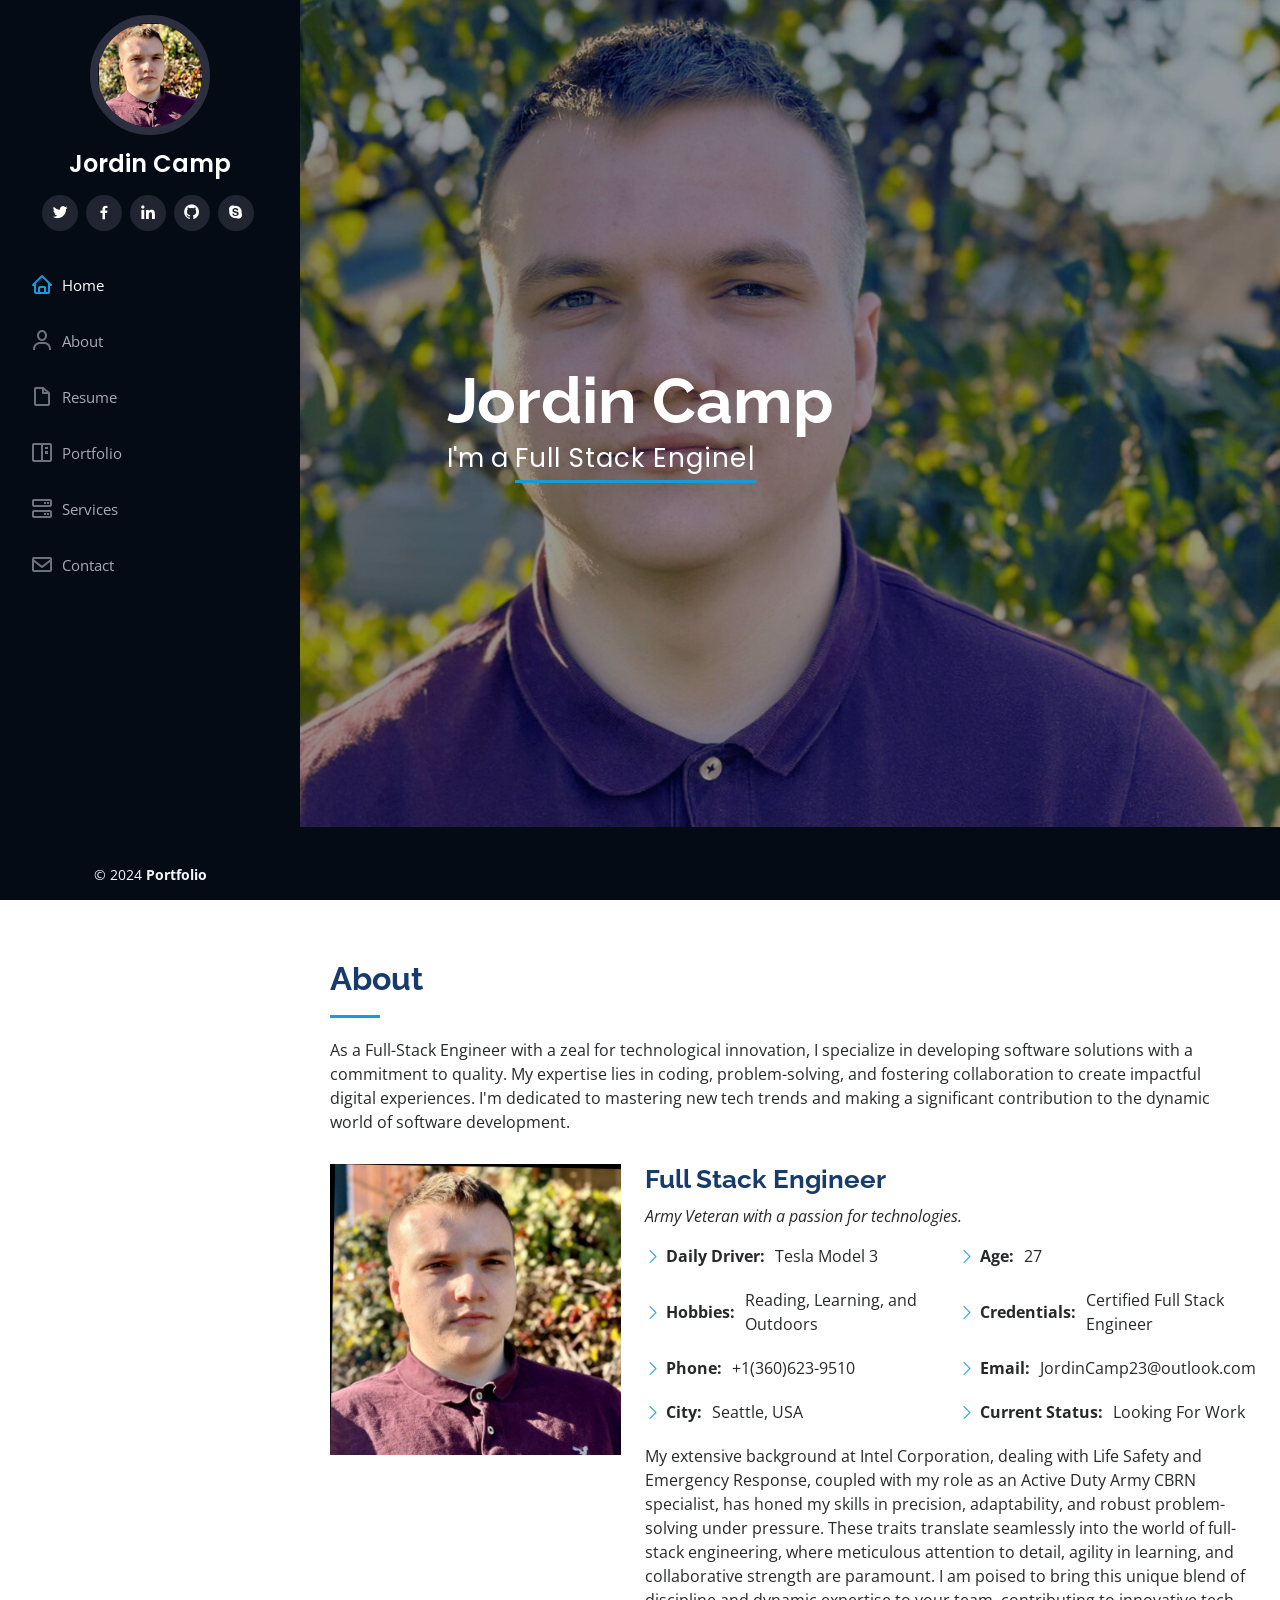
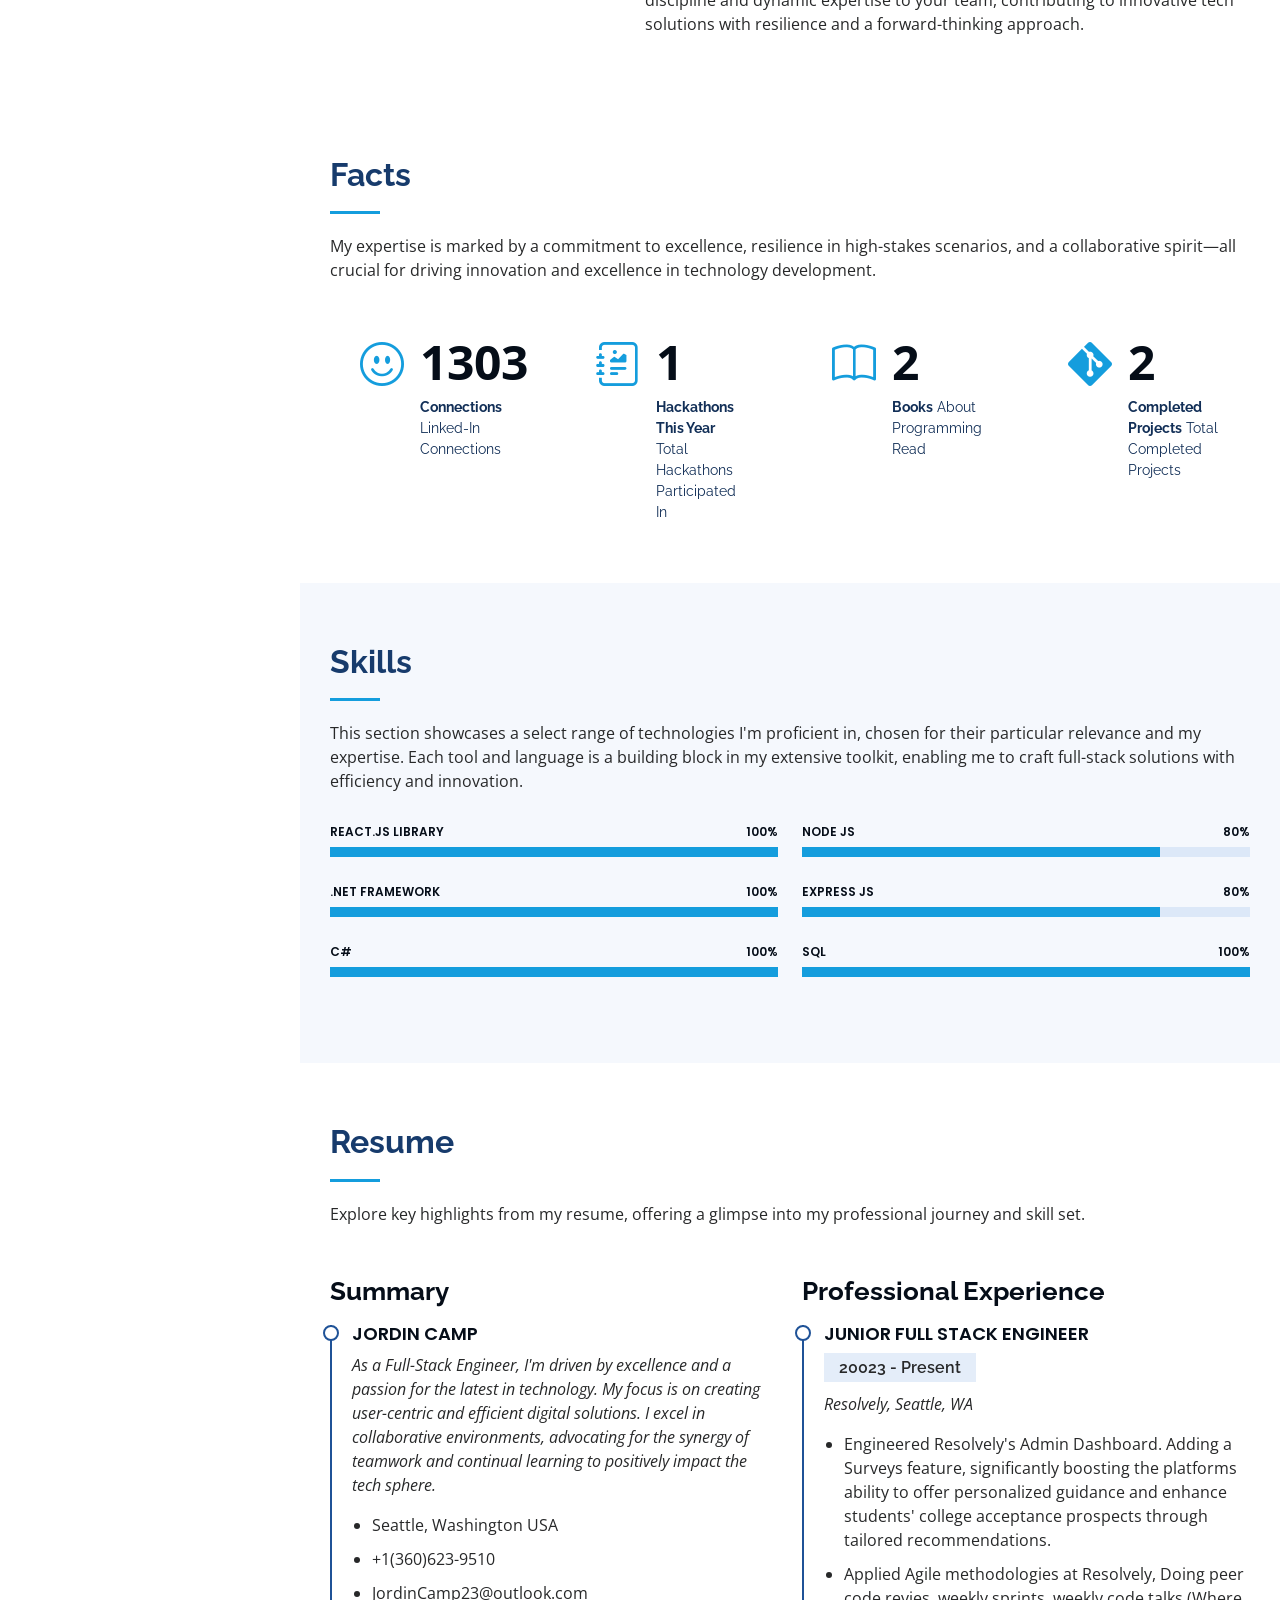
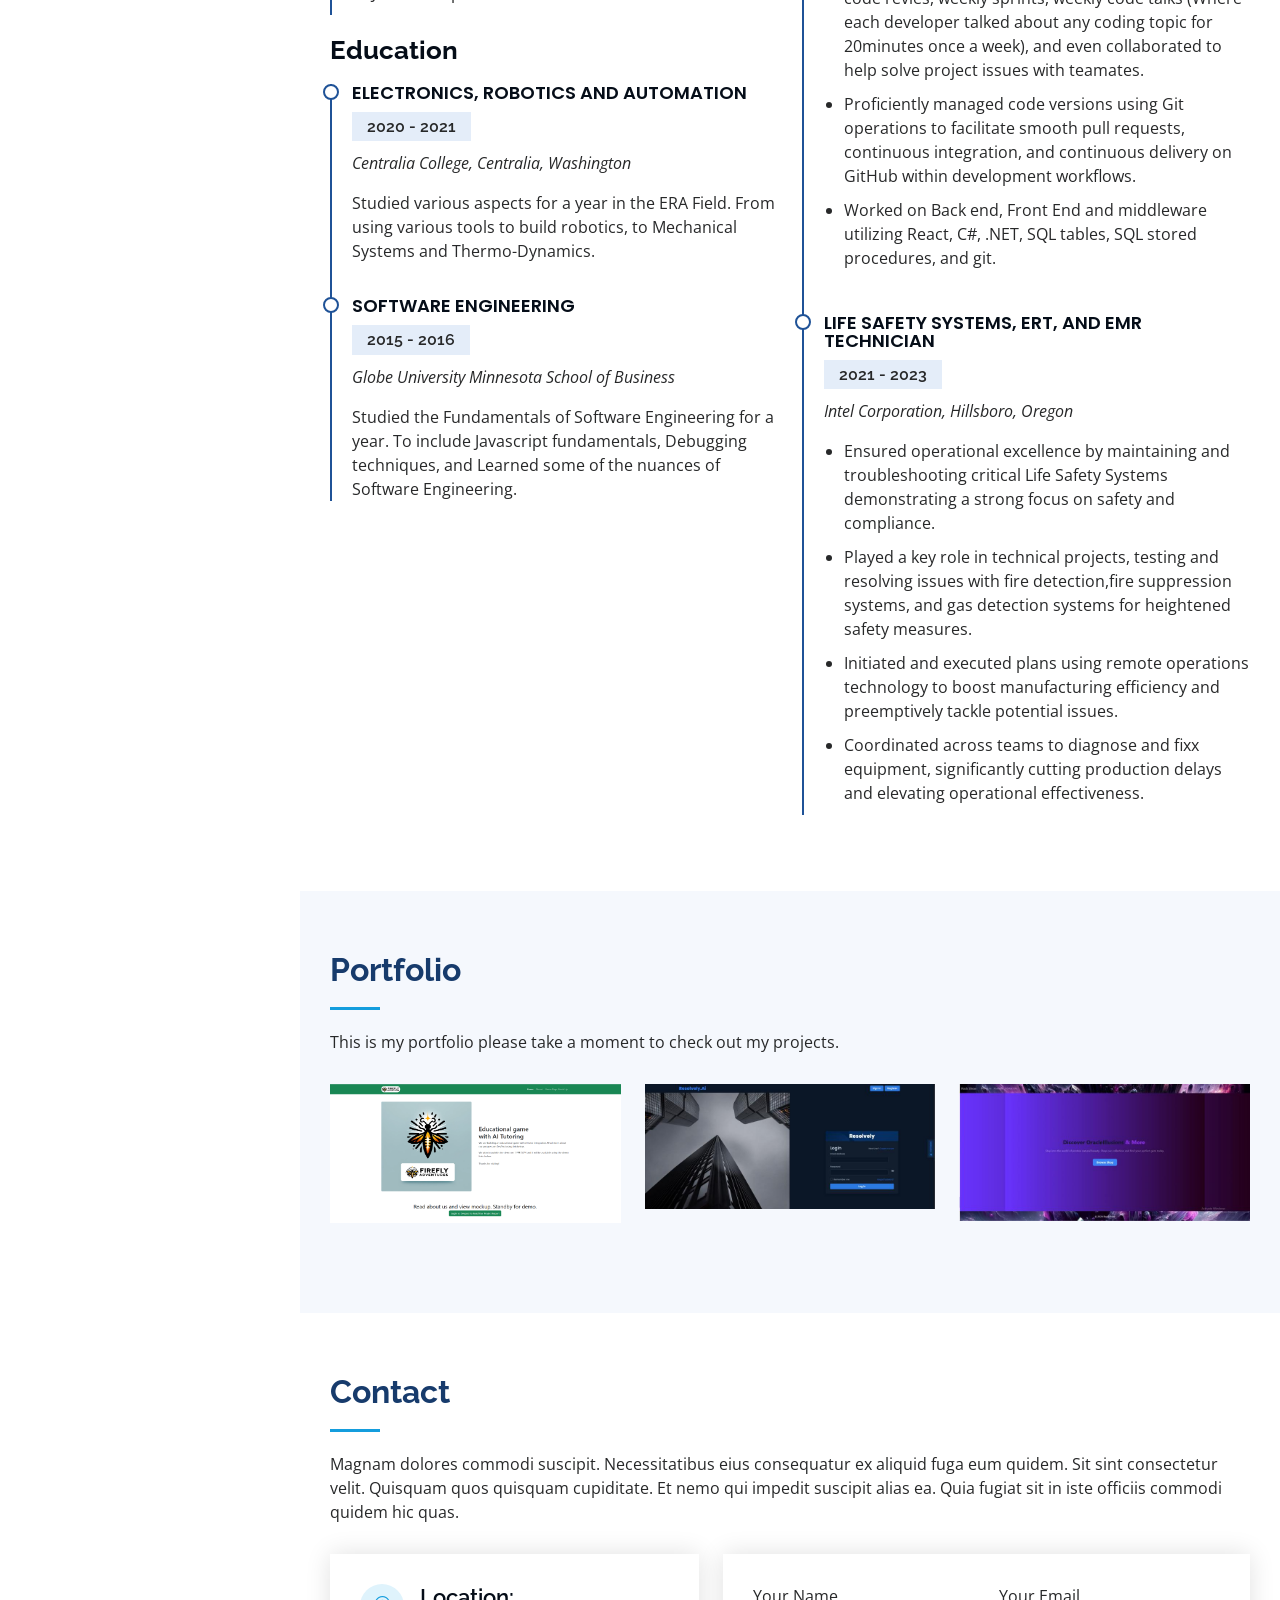
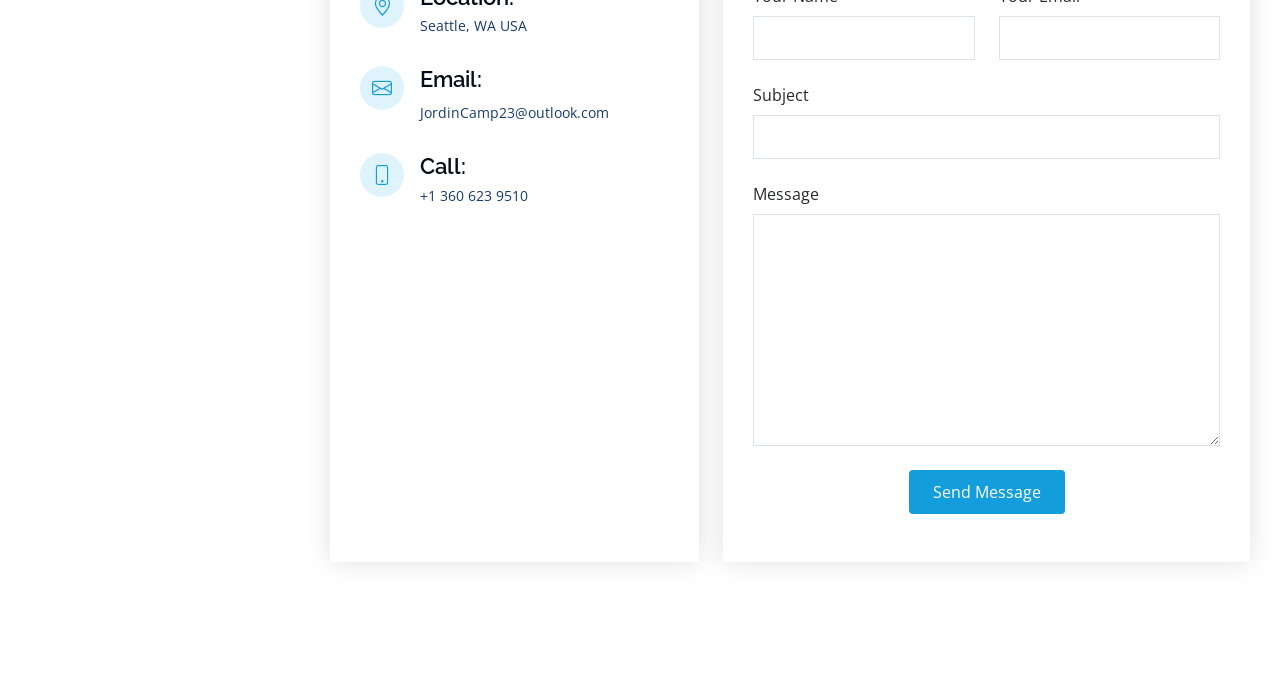
==== index.html @ db3485fe "Trying to deploy again" ====
<!DOCTYPE html>
<html lang="en">

<head>
  <meta charset="utf-8">
  <meta content="width=device-width, initial-scale=1.0" name="viewport">

  <title>Jordin's Portfolio</title>
  <meta content="" name="description">
  <meta content="" name="keywords">


  <link href="" rel="icon">
  <link href="assets/img/apple-touch-icon.png" rel="apple-touch-icon">

  <link href="https://fonts.googleapis.com/css?family=Open+Sans:300,300i,400,400i,600,600i,700,700i|Raleway:300,300i,400,400i,500,500i,600,600i,700,700i|Poppins:300,300i,400,400i,500,500i,600,600i,700,700i" rel="stylesheet">

 
  <link href="assets/vendor/aos/aos.css" rel="stylesheet">
  <link href="assets/vendor/bootstrap/css/bootstrap.min.css" rel="stylesheet">
  <link href="assets/vendor/bootstrap-icons/bootstrap-icons.css" rel="stylesheet">
  <link href="assets/vendor/boxicons/css/boxicons.min.css" rel="stylesheet">
  <link href="assets/vendor/glightbox/css/glightbox.min.css" rel="stylesheet">
  <link href="assets/vendor/swiper/swiper-bundle.min.css" rel="stylesheet">

  
  <link href="assets/css/style.css" rel="stylesheet">


</head>

<body>

 
  <i class="bi bi-list mobile-nav-toggle d-xl-none"></i>

 
  <header id="header">
    <div class="d-flex flex-column">

      <div class="profile">
        <img src="assets/img/roundedimg.jpg" alt="" class="img-fluid rounded-circle">
        <h1 class="text-light"><a href="index.html">Jordin Camp</a></h1>
        <div class="social-links mt-3 text-center">
          <a href="https://twitter.com/camp_jordin" class="twitter"><i class="bx bxl-twitter"></i></a>
          <a href="https://www.facebook.com/profile.php?id=100091998750128" class="facebook"><i class="bx bxl-facebook"></i></a> 
          <a href="https://www.linkedin.com/in/jordindc7/" class="linkedin"><i class="bx bxl-linkedin"></i></a>
          <a href="https://github.com/JordinDC7" class="instagram"><i class="bx bxl-github"></i></a>
          <a href="#" class="google-plus"><i class="bx bxl-skype"></i></a>
         
        </div>
      </div>

      <nav id="navbar" class="nav-menu navbar">
        <ul>
          <li><a href="#hero" class="nav-link scrollto active"><i class="bx bx-home"></i> <span>Home</span></a></li>
          <li><a href="#about" class="nav-link scrollto"><i class="bx bx-user"></i> <span>About</span></a></li>
          <li><a href="#resume" class="nav-link scrollto"><i class="bx bx-file-blank"></i> <span>Resume</span></a></li>
          <li><a href="#portfolio" class="nav-link scrollto"><i class="bx bx-book-content"></i> <span>Portfolio</span></a></li>
          <li><a href="#services" class="nav-link scrollto"><i class="bx bx-server"></i> <span>Services</span></a></li>
          <li><a href="#contact" class="nav-link scrollto"><i class="bx bx-envelope"></i> <span>Contact</span></a></li>
        </ul>
      </nav>
    </div>
  </header>

  
  <section id="hero" class="d-flex flex-column justify-content-center align-items-center">
    <div class="hero-container" data-aos="fade-in">
      <h1>Jordin Camp</h1>
      <p>I'm a <span class="typed" data-typed-items="Full Stack Engineer, Team Player, Thinker, Code Enthusiast "></span></p>
    </div>
  </section>

  <main id="main">

   
    <section id="about" class="about">
      <div class="container">

        <div class="section-title">
          <h2>About</h2>
          <p>
            As a Full-Stack Engineer with a zeal for technological innovation, I specialize in developing software solutions with a commitment to quality. My expertise lies in coding, problem-solving, and fostering collaboration to create impactful digital experiences. I'm dedicated to mastering new tech trends and making a significant contribution to the dynamic world of software development.  </p>
        </div>

        <div class="row">
          <div class="col-lg-4" data-aos="fade-right">
            <img src="assets/img/roundedimg.jpg" class="img-fluid" alt="">
          </div>
          <div class="col-lg-8 pt-4 pt-lg-0 content" data-aos="fade-left">
            <h3>Full Stack Engineer</h3>
            <p class="fst-italic">
              Army Veteran with a passion for technologies.
            </p>
            <div class="row">
              <div class="col-lg-6">
                <ul>
                  <li><i class="bi bi-chevron-right"></i> <strong>Daily Driver:</strong> <span>Tesla Model 3</span></li>
                  <li><i class="bi bi-chevron-right"></i> <strong>Hobbies:</strong> <span>Reading, Learning, and Outdoors</span></li>
                  <li><i class="bi bi-chevron-right"></i> <strong>Phone:</strong> <span>+1(360)623-9510</span></li>
                  <li><i class="bi bi-chevron-right"></i> <strong>City:</strong> <span>Seattle, USA</span></li>
                </ul>
              </div>
              <div class="col-lg-6">
                <ul>
                  <li><i class="bi bi-chevron-right"></i> <strong>Age:</strong> <span>27</span></li>
                  <li><i class="bi bi-chevron-right"></i> <strong>Credentials:</strong> <span>Certified Full Stack Engineer</span></li>
                  <li><i class="bi bi-chevron-right"></i> <strong>Email:</strong> <span>JordinCamp23@outlook.com</span></li>
                  <li><i class="bi bi-chevron-right"></i> <strong>Current Status:</strong> <span>Looking For Work</span></li>
                </ul>
              </div>
            </div>
            <p>
              My extensive background at Intel Corporation, dealing with Life Safety and Emergency Response, coupled with my role as an Active Duty Army CBRN specialist, has honed my skills in precision, adaptability, and robust problem-solving under pressure. These traits translate seamlessly into the world of full-stack engineering, where meticulous attention to detail, agility in learning, and collaborative strength are paramount. I am poised to bring this unique blend of discipline and dynamic expertise to your team, contributing to innovative tech solutions with resilience and a forward-thinking approach.
              
            </p>
          </div>
        </div>

      </div>
    </section>

   
    <section id="facts" class="facts">
      <div class="container">

        <div class="section-title">
          <h2>Facts</h2>
          <p> My expertise is marked by a commitment to excellence, resilience in high-stakes scenarios, and a collaborative spirit—all crucial for driving innovation and excellence in technology development.</p>
        </div>

        <div class="row no-gutters">

          <div class="col-lg-3 col-md-6 d-md-flex align-items-md-stretch" data-aos="fade-up">
            <div class="count-box">
              <i class="bi bi-emoji-smile"></i>
              <span data-purecounter-start="0" data-purecounter-end="1303" data-purecounter-duration="1" class="purecounter"></span>
              <p><strong>Connections</strong> Linked-In Connections</p>
            </div>
          </div>

          <div class="col-lg-3 col-md-6 d-md-flex align-items-md-stretch" data-aos="fade-up" data-aos-delay="100">
            <div class="count-box">
              <i class="bi bi-journal-richtext"></i>
              <span data-purecounter-start="0" data-purecounter-end="1" data-purecounter-duration="1" class="purecounter"></span>
              <p><strong>Hackathons This Year</strong> Total Hackathons Participated In</p>
            </div>
          </div>

          <div class="col-lg-3 col-md-6 d-md-flex align-items-md-stretch" data-aos="fade-up" data-aos-delay="200">
            <div class="count-box">
              <i class="bi bi-book"></i>
              <span data-purecounter-start="0" data-purecounter-end="2" data-purecounter-duration="1" class="purecounter"></span>
              <p><strong>Books</strong> About Programming Read</p>
            </div>
          </div>

          <div class="col-lg-3 col-md-6 d-md-flex align-items-md-stretch" data-aos="fade-up" data-aos-delay="300">
            <div class="count-box">
              <i class="bi bi-git"></i>
              <span data-purecounter-start="0" data-purecounter-end="2" data-purecounter-duration="1" class="purecounter"></span>
              <p><strong>Completed Projects</strong> Total Completed Projects</p>
            </div>
          </div>

        </div>

      </div>
    </section>

   
    <section id="skills" class="skills section-bg">
      <div class="container">

        <div class="section-title">
          <h2>Skills</h2>
          <p>This section showcases a select range of technologies I'm proficient in, chosen for their particular relevance and my expertise. Each tool and language is a building block in my extensive toolkit, enabling me to craft full-stack solutions with efficiency and innovation.</p>
        </div>

        <div class="row skills-content">

          <div class="col-lg-6" data-aos="fade-up">

            <div class="progress">
              <span class="skill">React.js Library <i class="val">100%</i></span>
              <div class="progress-bar-wrap">
                <div class="progress-bar" role="progressbar" aria-valuenow="100" aria-valuemin="0" aria-valuemax="100"></div>
              </div>
            </div>

            <div class="progress">
              <span class="skill">.NET Framework <i class="val">100%</i></span>
              <div class="progress-bar-wrap">
                <div class="progress-bar" role="progressbar" aria-valuenow="100" aria-valuemin="0" aria-valuemax="100"></div>
              </div>
            </div>

            <div class="progress">
              <span class="skill">C# <i class="val">100%</i></span>
              <div class="progress-bar-wrap">
                <div class="progress-bar" role="progressbar" aria-valuenow="100" aria-valuemin="0" aria-valuemax="100"></div>
              </div>
            </div>

          </div>

          <div class="col-lg-6" data-aos="fade-up" data-aos-delay="100">

            <div class="progress">
              <span class="skill">Node JS <i class="val">80%</i></span>
              <div class="progress-bar-wrap">
                <div class="progress-bar" role="progressbar" aria-valuenow="80" aria-valuemin="0" aria-valuemax="100"></div>
              </div>
            </div>

            <div class="progress">
              <span class="skill">Express JS <i class="val">80%</i></span>
              <div class="progress-bar-wrap">
                <div class="progress-bar" role="progressbar" aria-valuenow="80" aria-valuemin="0" aria-valuemax="100"></div>
              </div>
            </div>

            <div class="progress">
              <span class="skill">SQL <i class="val">100%</i></span>
              <div class="progress-bar-wrap">
                <div class="progress-bar" role="progressbar" aria-valuenow="100" aria-valuemin="0" aria-valuemax="100"></div>
              </div>
            </div>

          </div>

        </div>

      </div>
    </section>

    
    <section id="resume" class="resume">
      <div class="container">

        <div class="section-title">
          <h2>Resume</h2>
          <p>Explore key highlights from my resume, offering a glimpse into my professional journey and skill set.  </p>
        </div>

        <div class="row">
          <div class="col-lg-6" data-aos="fade-up">
            <h3 class="resume-title">Summary</h3>
            <div class="resume-item pb-0">
              <h4>Jordin Camp</h4>
              <p><em>
                As a Full-Stack Engineer, I'm driven by excellence and a passion for the latest in technology. My focus is on creating user-centric and efficient digital solutions. I excel in collaborative environments, advocating for the synergy of teamwork and continual learning to positively impact the tech sphere.</em></p>
              <ul>
                <li>Seattle, Washington USA</li>
                <li>+1(360)623-9510</li>
                <li>JordinCamp23@outlook.com</li>
              </ul>
            </div>

            <h3 class="resume-title">Education</h3>
            <div class="resume-item">
              <h4>Electronics, Robotics and Automation</h4>
              <h5>2020 - 2021</h5>
              <p><em>Centralia College, Centralia, Washington</em></p>
              <p>Studied various aspects for a year in the ERA Field. From using various tools to build robotics, to Mechanical Systems and Thermo-Dynamics.</p>
            </div>
            <div class="resume-item">
              <h4> Software Engineering</h4>
              <h5>2015 - 2016</h5>
              <p><em>Globe University Minnesota School of Business</em></p>
              <p>Studied the Fundamentals of Software Engineering for a year. To include Javascript fundamentals, Debugging techniques, and Learned some of the nuances of Software Engineering.</p>
            </div>
          </div>
          <div class="col-lg-6" data-aos="fade-up" data-aos-delay="100">
            <h3 class="resume-title">Professional Experience</h3>
            <div class="resume-item">
              <h4>Junior Full Stack Engineer</h4>
              <h5>20023 - Present</h5>
              <p><em>Resolvely, Seattle, WA </em></p>
              <ul>
                <li>Engineered Resolvely's Admin Dashboard. Adding a Surveys feature, significantly boosting the platforms ability to offer personalized guidance and enhance students' college acceptance prospects through tailored recommendations.</li>
                <li>Applied Agile methodologies at Resolvely, Doing peer code revies, weekly sprints, weekly code talks (Where each developer talked about any coding topic for 20minutes once a week), and even collaborated to help solve project issues with teamates. </li>
                <li>Proficiently managed code versions using Git operations to facilitate smooth pull requests, continuous integration,
                  and continuous delivery on GitHub within development workflows.</li>
                <li>Worked on Back end, Front End and middleware utilizing React, C#, .NET, SQL tables, SQL stored procedures, and git. </li>
              </ul>
            </div>
            <div class="resume-item">
              <h4>Life Safety Systems, ERT, and EMR Technician</h4>
              <h5>2021 - 2023</h5>
              <p><em>Intel Corporation, Hillsboro, Oregon</em></p>
              <ul>
                <li>Ensured operational excellence by maintaining and troubleshooting critical Life Safety Systems demonstrating a strong focus on safety and compliance.</li>
                <li>Played a key role in technical projects, testing and resolving issues with fire detection,fire suppression systems, and gas detection systems for heightened safety measures.</li>
                <li>Initiated and executed plans using remote operations technology to boost manufacturing efficiency and preemptively tackle potential issues.</li>
                <li>Coordinated across teams to diagnose and fixx equipment, significantly cutting production delays and elevating operational effectiveness.</li>
              </ul>
            </div>
          </div>
        </div>

      </div>
    </section>

    
    <section id="portfolio" class="portfolio section-bg">
      <div class="container">

        <div class="section-title">
          <h2>Portfolio</h2>
          <p>This is my portfolio please take a moment to check out my projects.</p>
        </div>

        
        <div class="row portfolio-container" data-aos="fade-up" data-aos-delay="100">

          <div class="col-lg-4 col-md-6 portfolio-item filter-app">
            <div class="portfolio-wrap">
              <img src="assets/img/portfolio/Firefly.png" class="img-fluid" alt="">
              <div class="portfolio-links">
                <a href="assets/img/portfolio/Firefly.png" data-gallery="portfolioGallery" class="portfolio-lightbox" title="FireFly"><i class="bx bx-plus"></i></a>
                <a href="portfolio-details.html" title="More Details"><i class="bx bx-link"></i></a>
              </div>
            </div>
          </div>

          <div class="col-lg-4 col-md-6 portfolio-item filter-web">
            <div class="portfolio-wrap">
              <img src="assets/img/portfolio/resolvely.jpg" class="img-fluid" alt="">
              <div class="portfolio-links">
                <a href="assets/img/portfolio/resolvely.jpg" data-gallery="portfolioGallery" class="portfolio-lightbox" title="Resolvely"><i class="bx bx-plus"></i></a>
                <a href="portfolio-details2.html" title="More Details"><i class="bx bx-link"></i></a>
              </div>
            </div>
          </div>

          <div class="col-lg-4 col-md-6 portfolio-item filter-app">
            <div class="portfolio-wrap">
              <img src="assets/img/portfolio/OracleIllusions.png" class="img-fluid" alt="">
              <div class="portfolio-links">
                <a href="assets/img/portfolio/OracleIllusions.png" data-gallery="portfolioGallery" class="portfolio-lightbox" title="OracleIllusions"><i class="bx bx-plus"></i></a>
                <a href="portfolio-details3.html" title="More Details"><i class="bx bx-link"></i></a>
              </div>
            </div>
          </div>

          
        </div>

      </div>
    </section>

      </div>
    </section>
    <section id="contact" class="contact">
      <div class="container">

        <div class="section-title">
          <h2>Contact</h2>
          <p>Magnam dolores commodi suscipit. Necessitatibus eius consequatur ex aliquid fuga eum quidem. Sit sint consectetur velit. Quisquam quos quisquam cupiditate. Et nemo qui impedit suscipit alias ea. Quia fugiat sit in iste officiis commodi quidem hic quas.</p>
        </div>

        <div class="row" data-aos="fade-in">

          <div class="col-lg-5 d-flex align-items-stretch">
            <div class="info">
              <div class="address">
                <i class="bi bi-geo-alt"></i>
                <h4>Location:</h4>
                <p> Seattle, WA USA</p>
              </div>

              <div class="email">
                <i class="bi bi-envelope"></i>
                <h4>Email:</h4>
                <p>JordinCamp23@outlook.com</p>
              </div>

              <div class="phone">
                <i class="bi bi-phone"></i>
                <h4>Call:</h4>
                <p>+1 360 623 9510</p>
              </div>

              <iframe src="https://www.google.com/maps/embed?pb=!1m28!1m12!1m3!1d43040.4116556997!2d-122.37404750572735!3d47.606189394301595!2m3!1f0!2f0!3f0!3m2!1i1024!2i768!4f13.1!4m13!3e6!4m5!1s0x5490102c93e83355%3A0x102565466944d59a!2sSeattle!3m2!1d47.6061389!2d-122.33284809999999!4m5!1s0x5490102c93e83355%3A0x102565466944d59a!2sSeattle%2C%20WA!3m2!1d47.6061389!2d-122.33284809999999!5e0!3m2!1sen!2sus!4v1707293933365!5m2!1sen!2sus" frameborder="0" style="border:0; width: 100%; height: 290px;" allowfullscreen></iframe>
        
            </div>

          </div>

          <div class="col-lg-7 mt-5 mt-lg-0 d-flex align-items-stretch">
            <form action="forms/contact.php" method="post" role="form" class="php-email-form">
              <div class="row">
                <div class="form-group col-md-6">
                  <label for="name">Your Name</label>
                  <input type="text" name="name" class="form-control" id="name" required>
                </div>
                <div class="form-group col-md-6">
                  <label for="name">Your Email</label>
                  <input type="email" class="form-control" name="email" id="email" required>
                </div>
              </div>
              <div class="form-group">
                <label for="name">Subject</label>
                <input type="text" class="form-control" name="subject" id="subject" required>
              </div>
              <div class="form-group">
                <label for="name">Message</label>
                <textarea class="form-control" name="message" rows="10" required></textarea>
              </div>
              <div class="my-3">
                <div class="loading">Loading</div>
                <div class="error-message"></div>
                <div class="sent-message">Your message has been sent. Thank you!</div>
              </div>
              <div class="text-center"><button type="submit">Send Message</button></div>
            </form>
          </div>

        </div>

      </div>
    </section>
  </main>

 
  <footer id="footer">
    <div class="container">
      <div class="copyright">
        &copy; 2024 <strong><span>Portfolio</span></strong>
      </div>
      
    </div>
  </footer>

  <a href="#" class="back-to-top d-flex align-items-center justify-content-center"><i class="bi bi-arrow-up-short"></i></a>


  <script src="assets/vendor/purecounter/purecounter_vanilla.js"></script>
  <script src="assets/vendor/aos/aos.js"></script>
  <script src="assets/vendor/bootstrap/js/bootstrap.bundle.min.js"></script>
  <script src="assets/vendor/glightbox/js/glightbox.min.js"></script>
  <script src="assets/vendor/isotope-layout/isotope.pkgd.min.js"></script>
  <script src="assets/vendor/swiper/swiper-bundle.min.js"></script>
  <script src="assets/vendor/typed.js/typed.umd.js"></script>
  <script src="assets/vendor/waypoints/noframework.waypoints.js"></script>
  <script src="assets/vendor/php-email-form/validate.js"></script>

  
  <script src="assets/js/main.js"></script>

</body>

</html>
---- assets/css/style.css ----
/**
* Template Name: iPortfolio
* Updated: Jan 29 2024 with Bootstrap v5.3.2
* Template URL: https://bootstrapmade.com/iportfolio-bootstrap-portfolio-websites-template/
* Author: BootstrapMade.com
* License: https://bootstrapmade.com/license/
*/

/*--------------------------------------------------------------
# General
--------------------------------------------------------------*/
body {
  font-family: "Open Sans", sans-serif;
  color: #272829;
}

a {
  color: #149ddd;
  text-decoration: none;
}

a:hover {
  color: #37b3ed;
  text-decoration: none;
}

h1,
h2,
h3,
h4,
h5,
h6 {
  font-family: "Raleway", sans-serif;
}

/*--------------------------------------------------------------
# Back to top button
--------------------------------------------------------------*/
.back-to-top {
  position: fixed;
  visibility: hidden;
  opacity: 0;
  right: 15px;
  bottom: 15px;
  z-index: 996;
  background: #149ddd;
  width: 40px;
  height: 40px;
  border-radius: 50px;
  transition: all 0.4s;
}

.back-to-top i {
  font-size: 28px;
  color: #fff;
  line-height: 0;
}

.back-to-top:hover {
  background: #2eafec;
  color: #fff;
}

.back-to-top.active {
  visibility: visible;
  opacity: 1;
}

/*--------------------------------------------------------------
# Header
--------------------------------------------------------------*/
#header {
  position: fixed;
  top: 0;
  left: 0;
  bottom: 0;
  width: 300px;
  transition: all ease-in-out 0.5s;
  z-index: 9997;
  transition: all 0.5s;
  padding: 0 15px;
  background: #040b14;
  overflow-y: auto;
}

#header .profile img {
  margin: 15px auto;
  display: block;
  width: 120px;
  border: 8px solid #2c2f3f;
}

#header .profile h1 {
  font-size: 24px;
  margin: 0;
  padding: 0;
  font-weight: 600;
  -moz-text-align-last: center;
  text-align-last: center;
  font-family: "Poppins", sans-serif;
}

#header .profile h1 a,
#header .profile h1 a:hover {
  color: #fff;
  text-decoration: none;
}

#header .profile .social-links a {
  font-size: 18px;
  display: inline-block;
  background: #212431;
  color: #fff;
  line-height: 1;
  padding: 8px 0;
  margin-right: 4px;
  border-radius: 50%;
  text-align: center;
  width: 36px;
  height: 36px;
  transition: 0.3s;
}

#header .profile .social-links a:hover {
  background: #149ddd;
  color: #fff;
  text-decoration: none;
}

#main {
  margin-left: 300px;
}

.container,
.container-fluid {
  padding-left: 30px;
  padding-right: 30px;
}

@media (max-width: 1199px) {
  #header {
    left: -300px;
  }

  #main {
    margin-left: 0;
  }

  .container,
  .container-fluid {
    padding-left: 12px;
    padding-right: 12px;
  }
}

/*--------------------------------------------------------------
# Navigation Menu
--------------------------------------------------------------*/
/* Desktop Navigation */
.nav-menu {
  padding: 30px 0 0 0;
}

.nav-menu * {
  margin: 0;
  padding: 0;
  list-style: none;
}

.nav-menu>ul>li {
  position: relative;
  white-space: nowrap;
}

.nav-menu a,
.nav-menu a:focus {
  display: flex;
  align-items: center;
  color: #a8a9b4;
  padding: 12px 15px;
  margin-bottom: 8px;
  transition: 0.3s;
  font-size: 15px;
}

.nav-menu a i,
.nav-menu a:focus i {
  font-size: 24px;
  padding-right: 8px;
  color: #6f7180;
}

.nav-menu a:hover,
.nav-menu .active,
.nav-menu .active:focus,
.nav-menu li:hover>a {
  text-decoration: none;
  color: #fff;
}

.nav-menu a:hover i,
.nav-menu .active i,
.nav-menu .active:focus i,
.nav-menu li:hover>a i {
  color: #149ddd;
}

/* Mobile Navigation */
.mobile-nav-toggle {
  position: fixed;
  right: 15px;
  top: 15px;
  z-index: 9998;
  border: 0;
  font-size: 24px;
  transition: all 0.4s;
  outline: none !important;
  background-color: #149ddd;
  color: #fff;
  width: 40px;
  height: 40px;
  display: inline-flex;
  align-items: center;
  justify-content: center;
  line-height: 0;
  border-radius: 50px;
  cursor: pointer;
}

.mobile-nav-active {
  overflow: hidden;
}

.mobile-nav-active #header {
  left: 0;
}

/*--------------------------------------------------------------
# Hero Section
--------------------------------------------------------------*/
#hero {
  width: 100%;
  height: 100vh;
  background: url("../img/profile-rev12.png") top right;
  background-size:contain;
  background-repeat: no-repeat;
  
  background-color: #040b14;
}

#hero:before {
  content: "";
  background: rgba(5, 13, 24, 0.3);
  position: absolute;
  bottom: 0;
  top: 0;
  left: 0;
  right: 0;
  z-index: 1;
}

#hero .hero-container {
  position: relative;
  z-index: 2;
  min-width: 300px;
}

#hero h1 {
  margin: 0 0 10px 0;
  font-size: 64px;
  font-weight: 700;
  line-height: 56px;
  color: #fff;
}

#hero p {
  color: #fff;
  margin-bottom: 50px;
  font-size: 26px;
  font-family: "Poppins", sans-serif;
}

#hero p span {
  color: #fff;
  padding-bottom: 4px;
  letter-spacing: 1px;
  border-bottom: 3px solid #149ddd;
}

@media (min-width: 1024px) {
  #hero {
    background-attachment: fixed;
  }
}

@media (max-width: 768px) {
  #hero h1 {
    font-size: 28px;
    line-height: 36px;
  }

  #hero h2 {
    font-size: 18px;
    line-height: 24px;
    margin-bottom: 30px;
  }
}

/*--------------------------------------------------------------
# Sections General
--------------------------------------------------------------*/
section {
  padding: 60px 0;
  overflow: hidden;
}

.section-bg {
  background: #f5f8fd;
}

.section-title {
  padding-bottom: 30px;
}

.section-title h2 {
  font-size: 32px;
  font-weight: bold;
  margin-bottom: 20px;
  padding-bottom: 20px;
  position: relative;
  color: #173b6c;
}

.section-title h2::after {
  content: "";
  position: absolute;
  display: block;
  width: 50px;
  height: 3px;
  background: #149ddd;
  bottom: 0;
  left: 0;
}

.section-title p {
  margin-bottom: 0;
}

/*--------------------------------------------------------------
# About
--------------------------------------------------------------*/
.about .content h3 {
  font-weight: 700;
  font-size: 26px;
  color: #173b6c;
}

.about .content ul {
  list-style: none;
  padding: 0;
}

.about .content ul li {
  margin-bottom: 20px;
  display: flex;
  align-items: center;
}

.about .content ul strong {
  margin-right: 10px;
}

.about .content ul i {
  font-size: 16px;
  margin-right: 5px;
  color: #149ddd;
  line-height: 0;
}

.about .content p:last-child {
  margin-bottom: 0;
}

/*--------------------------------------------------------------
# Facts
--------------------------------------------------------------*/
.facts {
  padding-bottom: 30px;
}

.facts .count-box {
  padding: 30px;
  width: 100%;
}

.facts .count-box i {
  display: block;
  font-size: 44px;
  color: #149ddd;
  float: left;
  line-height: 0;
}

.facts .count-box span {
  font-size: 48px;
  line-height: 40px;
  display: block;
  font-weight: 700;
  color: #050d18;
  margin-left: 60px;
}

.facts .count-box p {
  padding: 15px 0 0 0;
  margin: 0 0 0 60px;
  font-family: "Raleway", sans-serif;
  font-size: 14px;
  color: #122f57;
}

.facts .count-box a {
  font-weight: 600;
  display: block;
  margin-top: 20px;
  color: #122f57;
  font-size: 15px;
  font-family: "Poppins", sans-serif;
  transition: ease-in-out 0.3s;
}

.facts .count-box a:hover {
  color: #1f5297;
}

/*--------------------------------------------------------------
# Akills
--------------------------------------------------------------*/
.skills .progress {
  height: 60px;
  display: block;
  background: none;
  border-radius: 0;
}

.skills .progress .skill {
  padding: 0;
  margin: 0 0 6px 0;
  text-transform: uppercase;
  display: block;
  font-weight: 600;
  font-family: "Poppins", sans-serif;
  color: #050d18;
}

.skills .progress .skill .val {
  float: right;
  font-style: normal;
}

.skills .progress-bar-wrap {
  background: #dce8f8;
  height: 10px;
}

.skills .progress-bar {
  width: 1px;
  height: 10px;
  transition: 0.9s;
  background-color: #149ddd;
}

/*--------------------------------------------------------------
# Resume
--------------------------------------------------------------*/
.resume .resume-title {
  font-size: 26px;
  font-weight: 700;
  margin-top: 20px;
  margin-bottom: 20px;
  color: #050d18;
}

.resume .resume-item {
  padding: 0 0 20px 20px;
  margin-top: -2px;
  border-left: 2px solid #1f5297;
  position: relative;
}

.resume .resume-item h4 {
  line-height: 18px;
  font-size: 18px;
  font-weight: 600;
  text-transform: uppercase;
  font-family: "Poppins", sans-serif;
  color: #050d18;
  margin-bottom: 10px;
}

.resume .resume-item h5 {
  font-size: 16px;
  background: #e4edf9;
  padding: 5px 15px;
  display: inline-block;
  font-weight: 600;
  margin-bottom: 10px;
}

.resume .resume-item ul {
  padding-left: 20px;
}

.resume .resume-item ul li {
  padding-bottom: 10px;
}

.resume .resume-item:last-child {
  padding-bottom: 0;
}

.resume .resume-item::before {
  content: "";
  position: absolute;
  width: 16px;
  height: 16px;
  border-radius: 50px;
  left: -9px;
  top: 0;
  background: #fff;
  border: 2px solid #1f5297;
}

/*--------------------------------------------------------------
# Portfolio
--------------------------------------------------------------*/
.portfolio .portfolio-item {
  margin-bottom: 30px;
}

.portfolio #portfolio-flters {
  padding: 0;
  margin: 0 auto 35px auto;
  list-style: none;
  text-align: center;
  background: #fff;
  border-radius: 50px;
  padding: 2px 15px;
}

.portfolio #portfolio-flters li {
  cursor: pointer;
  display: inline-block;
  padding: 10px 15px 8px 15px;
  font-size: 14px;
  font-weight: 600;
  line-height: 1;
  text-transform: uppercase;
  color: #272829;
  margin-bottom: 5px;
  transition: all 0.3s ease-in-out;
}

.portfolio #portfolio-flters li:hover,
.portfolio #portfolio-flters li.filter-active {
  color: #149ddd;
}

.portfolio #portfolio-flters li:last-child {
  margin-right: 0;
}

.portfolio .portfolio-wrap {
  transition: 0.3s;
  position: relative;
  overflow: hidden;
  z-index: 1;
}

.portfolio .portfolio-wrap::before {
  content: "";
  background: rgba(255, 255, 255, 0.5);
  position: absolute;
  left: 0;
  right: 0;
  top: 0;
  bottom: 0;
  transition: all ease-in-out 0.3s;
  z-index: 2;
  opacity: 0;
}

.portfolio .portfolio-wrap .portfolio-links {
  opacity: 1;
  left: 0;
  right: 0;
  bottom: -60px;
  z-index: 3;
  position: absolute;
  transition: all ease-in-out 0.3s;
  display: flex;
  justify-content: center;
}

.portfolio .portfolio-wrap .portfolio-links a {
  color: #fff;
  font-size: 28px;
  text-align: center;
  background: rgba(20, 157, 221, 0.75);
  transition: 0.3s;
  width: 50%;
}

.portfolio .portfolio-wrap .portfolio-links a:hover {
  background: rgba(20, 157, 221, 0.95);
}

.portfolio .portfolio-wrap .portfolio-links a+a {
  border-left: 1px solid #37b3ed;
}

.portfolio .portfolio-wrap:hover::before {
  top: 0;
  left: 0;
  right: 0;
  bottom: 0;
  opacity: 1;
}

.portfolio .portfolio-wrap:hover .portfolio-links {
  opacity: 1;
  bottom: 0;
}

/*--------------------------------------------------------------
# Portfolio Details
--------------------------------------------------------------*/
.portfolio-details {
  padding-top: 40px;
}

.portfolio-details .portfolio-details-slider img {
  width: 100%;
}

.portfolio-details .portfolio-details-slider .swiper-pagination {
  margin-top: 20px;
  position: relative;
}

.portfolio-details .portfolio-details-slider .swiper-pagination .swiper-pagination-bullet {
  width: 12px;
  height: 12px;
  background-color: #fff;
  opacity: 1;
  border: 1px solid #149ddd;
}

.portfolio-details .portfolio-details-slider .swiper-pagination .swiper-pagination-bullet-active {
  background-color: #149ddd;
}

.portfolio-details .portfolio-info {
  padding: 30px;
  box-shadow: 0px 0 30px rgba(5, 13, 24, 0.08);
}

.portfolio-details .portfolio-info h3 {
  font-size: 22px;
  font-weight: 700;
  margin-bottom: 20px;
  padding-bottom: 20px;
  border-bottom: 1px solid #eee;
}

.portfolio-details .portfolio-info ul {
  list-style: none;
  padding: 0;
  font-size: 15px;
}

.portfolio-details .portfolio-info ul li+li {
  margin-top: 10px;
}

.portfolio-details .portfolio-description {
  padding-top: 30px;
}

.portfolio-details .portfolio-description h2 {
  font-size: 26px;
  font-weight: 700;
  margin-bottom: 20px;
}

.portfolio-details .portfolio-description p {
  padding: 0;
}

/*--------------------------------------------------------------
# Services
--------------------------------------------------------------*/
.services .icon-box {
  margin-bottom: 20px;
}

.services .icon {
  float: left;
  display: flex;
  align-items: center;
  justify-content: center;
  width: 54px;
  height: 54px;
  background: #149ddd;
  border-radius: 50%;
  transition: 0.5s;
  border: 1px solid #149ddd;
}

.services .icon i {
  color: #fff;
  font-size: 24px;
  line-height: 0;
}

.services .icon-box:hover .icon {
  background: #fff;
}

.services .icon-box:hover .icon i {
  color: #149ddd;
}

.services .title {
  margin-left: 80px;
  font-weight: 700;
  margin-bottom: 15px;
  font-size: 18px;
}

.services .title a {
  color: #343a40;
}

.services .title a:hover {
  color: #149ddd;
}

.services .description {
  margin-left: 80px;
  line-height: 24px;
  font-size: 14px;
}

/*--------------------------------------------------------------
# Testimonials
--------------------------------------------------------------*/
.testimonials .testimonials-carousel,
.testimonials .testimonials-slider {
  overflow: hidden;
}

.testimonials .testimonial-item {
  box-sizing: content-box;
  text-align: center;
  min-height: 320px;
}

.testimonials .testimonial-item .testimonial-img {
  width: 90px;
  border-radius: 50%;
  margin: 0 auto;
}

.testimonials .testimonial-item h3 {
  font-size: 18px;
  font-weight: bold;
  margin: 10px 0 5px 0;
  color: #111;
}

.testimonials .testimonial-item h4 {
  font-size: 14px;
  color: #999;
  margin: 0;
}

.testimonials .testimonial-item .quote-icon-left,
.testimonials .testimonial-item .quote-icon-right {
  color: #c3e8fa;
  font-size: 26px;
}

.testimonials .testimonial-item .quote-icon-left {
  display: inline-block;
  left: -5px;
  position: relative;
}

.testimonials .testimonial-item .quote-icon-right {
  display: inline-block;
  right: -5px;
  position: relative;
  top: 10px;
}

.testimonials .testimonial-item p {
  font-style: italic;
  margin: 0 15px 15px 15px;
  padding: 20px;
  background: #fff;
  position: relative;
  margin-bottom: 35px;
  border-radius: 6px;
  box-shadow: 0px 2px 15px rgba(0, 0, 0, 0.1);
}

.testimonials .testimonial-item p::after {
  content: "";
  width: 0;
  height: 0;
  border-top: 20px solid #fff;
  border-right: 20px solid transparent;
  border-left: 20px solid transparent;
  position: absolute;
  bottom: -20px;
  left: calc(50% - 20px);
}

.testimonials .swiper-pagination {
  margin-top: 20px;
  position: relative;
}

.testimonials .swiper-pagination .swiper-pagination-bullet {
  width: 12px;
  height: 12px;
  background-color: #fff;
  opacity: 1;
  border: 1px solid #149ddd;
}

.testimonials .swiper-pagination .swiper-pagination-bullet-active {
  background-color: #149ddd;
}

/*--------------------------------------------------------------
# Contact
--------------------------------------------------------------*/
.contact {
  padding-bottom: 130px;
}

.contact .info {
  padding: 30px;
  background: #fff;
  width: 100%;
  box-shadow: 0 0 24px 0 rgba(0, 0, 0, 0.12);
}

.contact .info i {
  font-size: 20px;
  color: #149ddd;
  float: left;
  width: 44px;
  height: 44px;
  background: #dff3fc;
  display: flex;
  justify-content: center;
  align-items: center;
  border-radius: 50px;
  transition: all 0.3s ease-in-out;
}

.contact .info h4 {
  padding: 0 0 0 60px;
  font-size: 22px;
  font-weight: 600;
  margin-bottom: 5px;
  color: #050d18;
}

.contact .info p {
  padding: 0 0 10px 60px;
  margin-bottom: 20px;
  font-size: 14px;
  color: #173b6c;
}

.contact .info .email p {
  padding-top: 5px;
}

.contact .info .social-links {
  padding-left: 60px;
}

.contact .info .social-links a {
  font-size: 18px;
  display: inline-block;
  background: #333;
  color: #fff;
  line-height: 1;
  padding: 8px 0;
  border-radius: 50%;
  text-align: center;
  width: 36px;
  height: 36px;
  transition: 0.3s;
  margin-right: 10px;
}

.contact .info .social-links a:hover {
  background: #149ddd;
  color: #fff;
}

.contact .info .email:hover i,
.contact .info .address:hover i,
.contact .info .phone:hover i {
  background: #149ddd;
  color: #fff;
}

.contact .php-email-form {
  width: 100%;
  padding: 30px;
  background: #fff;
  box-shadow: 0 0 24px 0 rgba(0, 0, 0, 0.12);
}

.contact .php-email-form .form-group {
  padding-bottom: 8px;
}

.contact .php-email-form .validate {
  display: none;
  color: red;
  margin: 0 0 15px 0;
  font-weight: 400;
  font-size: 13px;
}

.contact .php-email-form .error-message {
  display: none;
  color: #fff;
  background: #ed3c0d;
  text-align: left;
  padding: 15px;
  font-weight: 600;
}

.contact .php-email-form .error-message br+br {
  margin-top: 25px;
}

.contact .php-email-form .sent-message {
  display: none;
  color: #fff;
  background: #18d26e;
  text-align: center;
  padding: 15px;
  font-weight: 600;
}

.contact .php-email-form .loading {
  display: none;
  background: #fff;
  text-align: center;
  padding: 15px;
}

.contact .php-email-form .loading:before {
  content: "";
  display: inline-block;
  border-radius: 50%;
  width: 24px;
  height: 24px;
  margin: 0 10px -6px 0;
  border: 3px solid #18d26e;
  border-top-color: #eee;
  animation: animate-loading 1s linear infinite;
}

.contact .php-email-form .form-group {
  margin-bottom: 15px;
}

.contact .php-email-form label {
  padding-bottom: 8px;
}

.contact .php-email-form input,
.contact .php-email-form textarea {
  border-radius: 0;
  box-shadow: none;
  font-size: 14px;
}

.contact .php-email-form input {
  height: 44px;
}

.contact .php-email-form textarea {
  padding: 10px 15px;
}

.contact .php-email-form button[type=submit] {
  background: #149ddd;
  border: 0;
  padding: 10px 24px;
  color: #fff;
  transition: 0.4s;
  border-radius: 4px;
}

.contact .php-email-form button[type=submit]:hover {
  background: #37b3ed;
}

@keyframes animate-loading {
  0% {
    transform: rotate(0deg);
  }

  100% {
    transform: rotate(360deg);
  }
}

/*--------------------------------------------------------------
# Breadcrumbs
--------------------------------------------------------------*/
.breadcrumbs {
  padding: 20px 0;
  background: #f9f9f9;
}

.breadcrumbs h2 {
  font-size: 26px;
  font-weight: 300;
}

.breadcrumbs ol {
  display: flex;
  flex-wrap: wrap;
  list-style: none;
  padding: 0;
  margin: 0;
  font-size: 15px;
}

.breadcrumbs ol li+li {
  padding-left: 10px;
}

.breadcrumbs ol li+li::before {
  display: inline-block;
  padding-right: 10px;
  color: #0e2442;
  content: "/";
}

@media (max-width: 768px) {
  .breadcrumbs .d-flex {
    display: block !important;
  }

  .breadcrumbs ol {
    display: block;
  }

  .breadcrumbs ol li {
    display: inline-block;
  }
}

/*--------------------------------------------------------------
# Footer
--------------------------------------------------------------*/
#footer {
  padding: 15px;
  color: #f4f6fd;
  font-size: 14px;
  position: fixed;
  left: 0;
  bottom: 0;
  width: 300px;
  z-index: 9999;
  background: #040b14;
}

#footer .copyright {
  text-align: center;
}

#footer .credits {
  padding-top: 5px;
  text-align: center;
  font-size: 13px;
  color: #eaebf0;
}

@media (max-width: 1199px) {
  #footer {
    position: static;
    width: auto;
    padding-right: 20px 15px;
  }
}
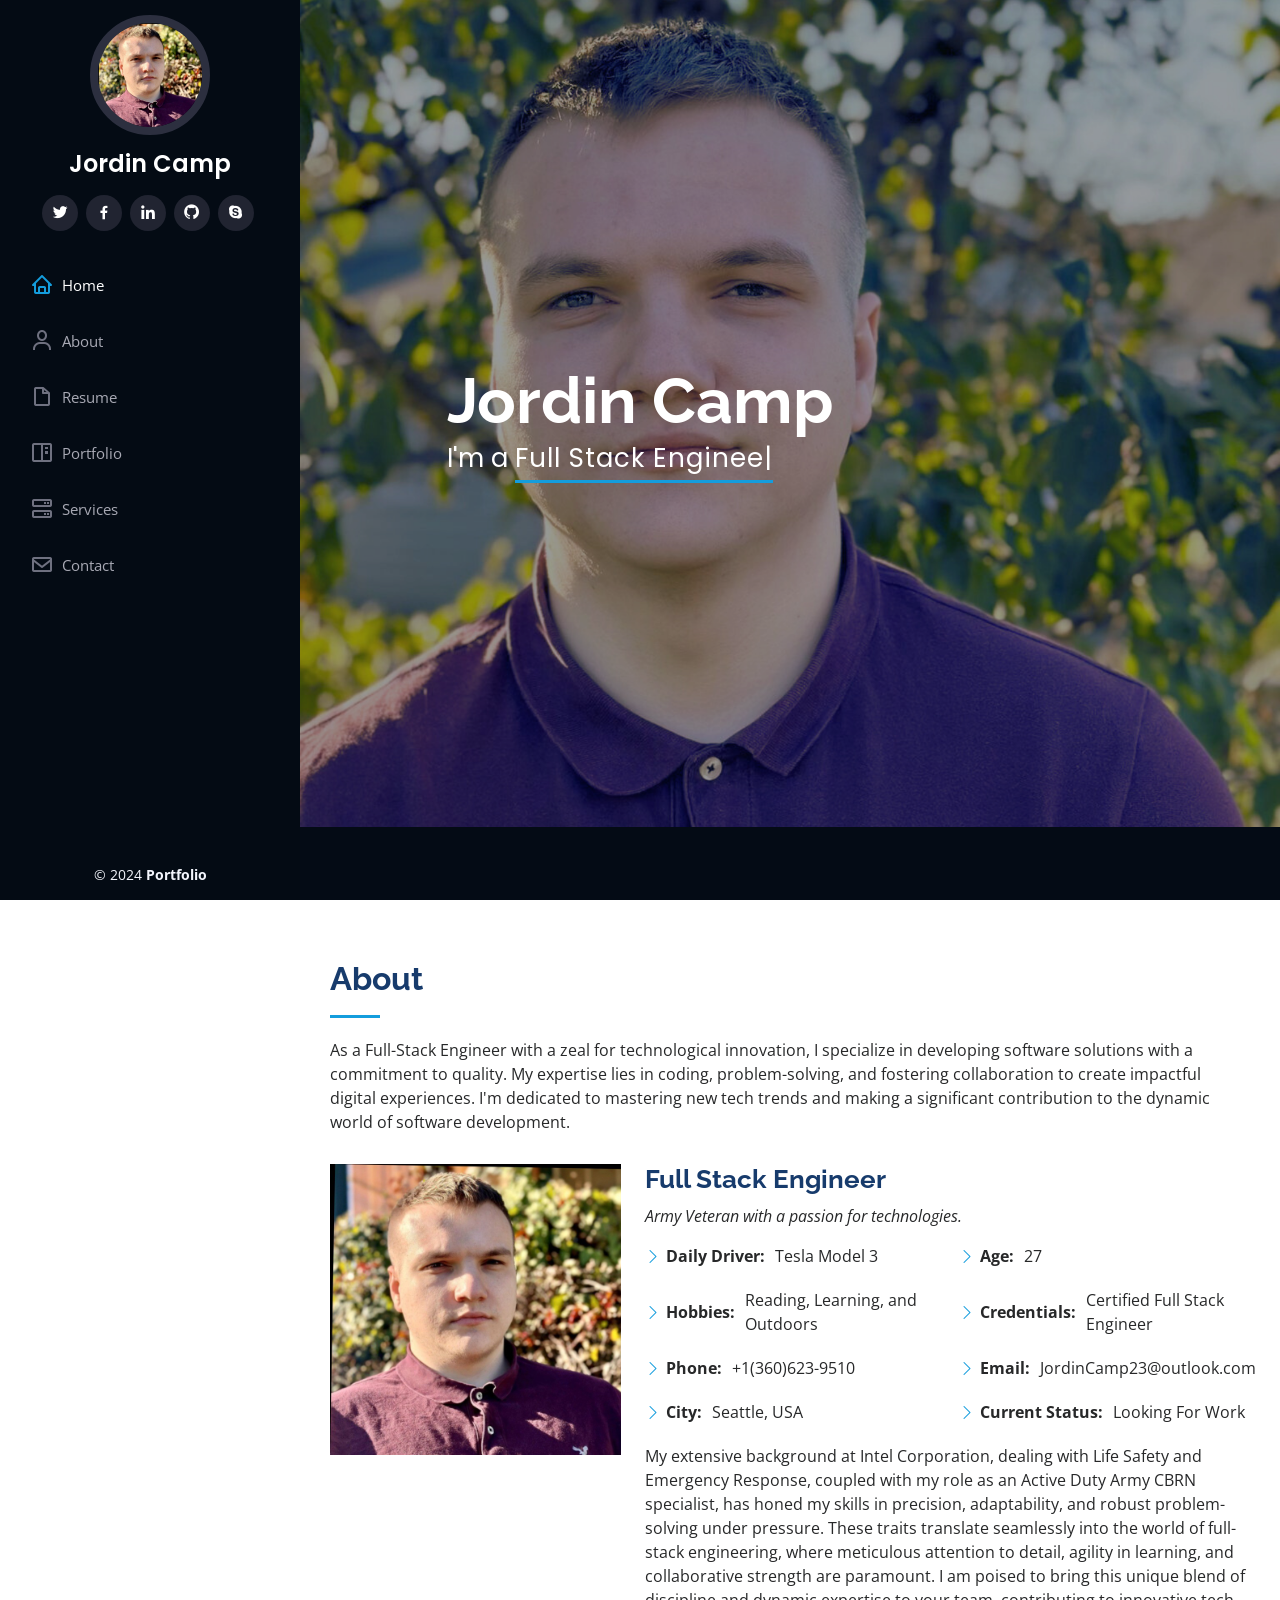
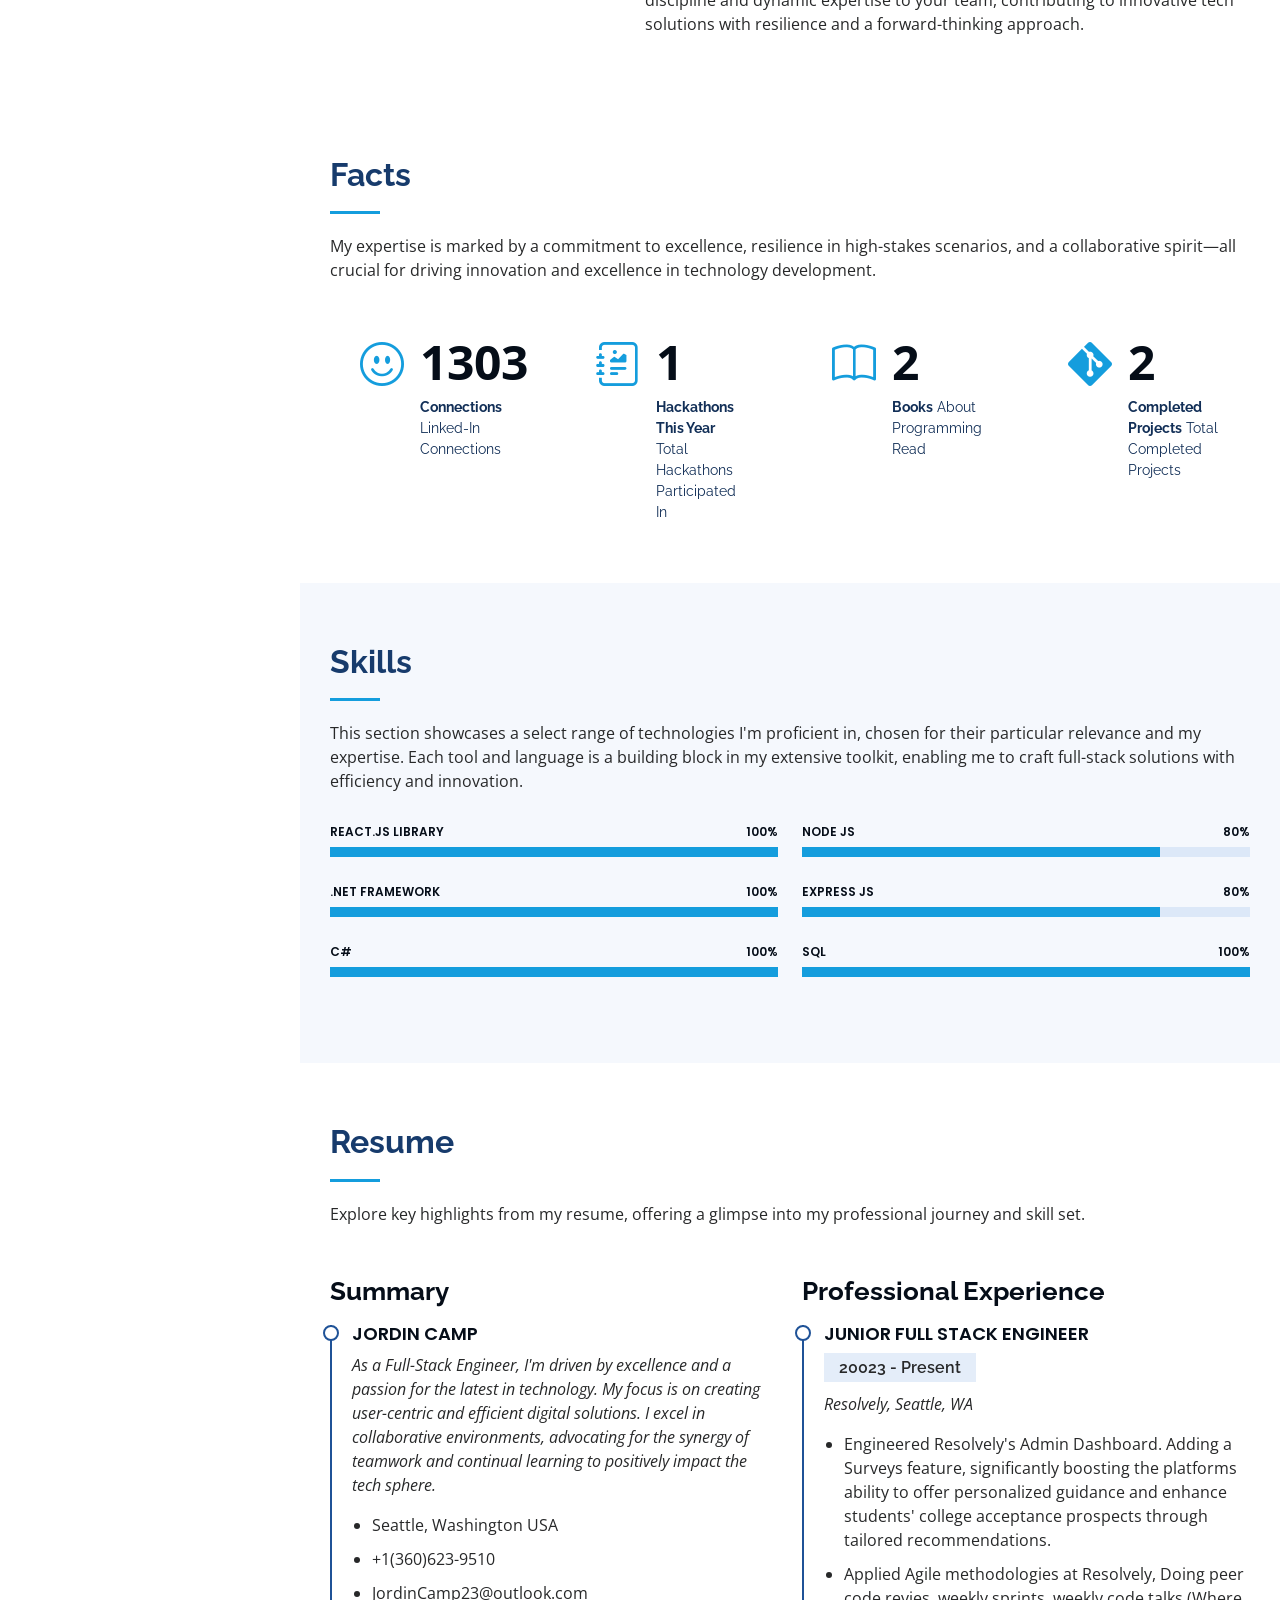
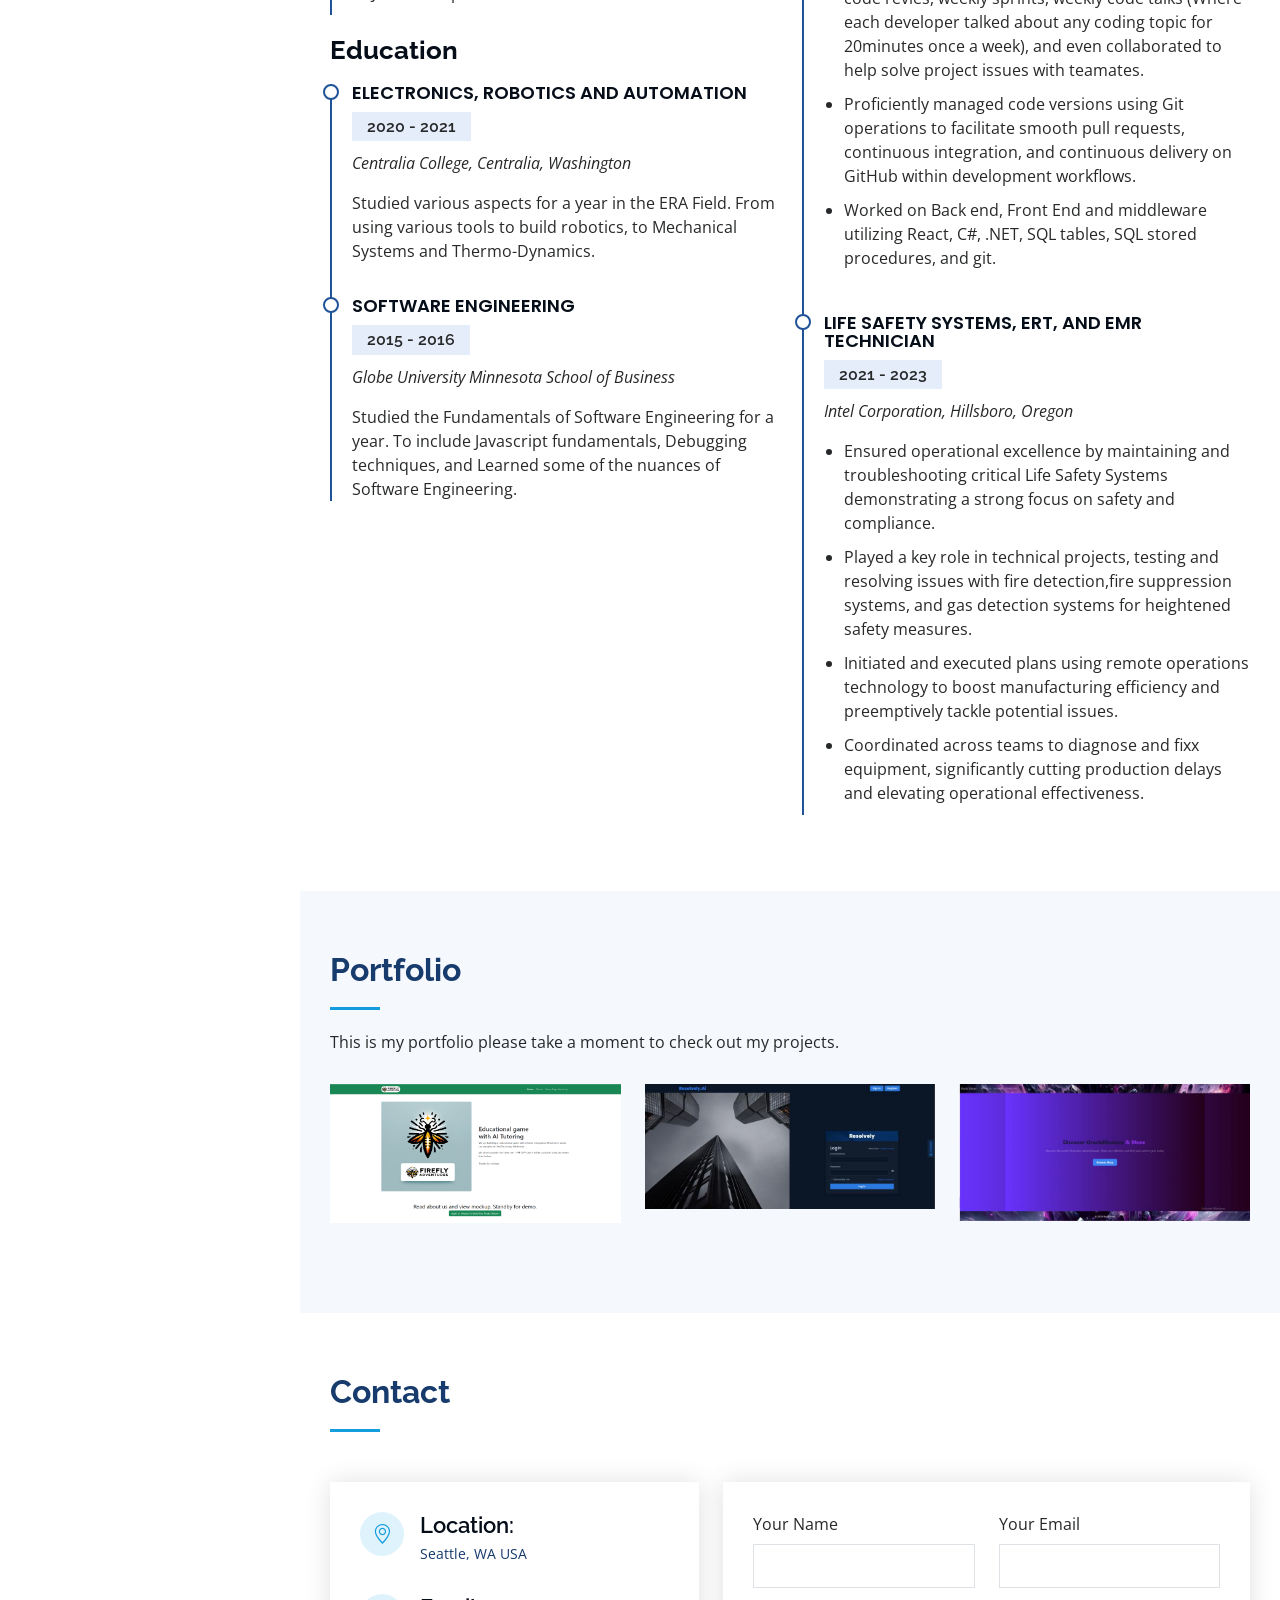
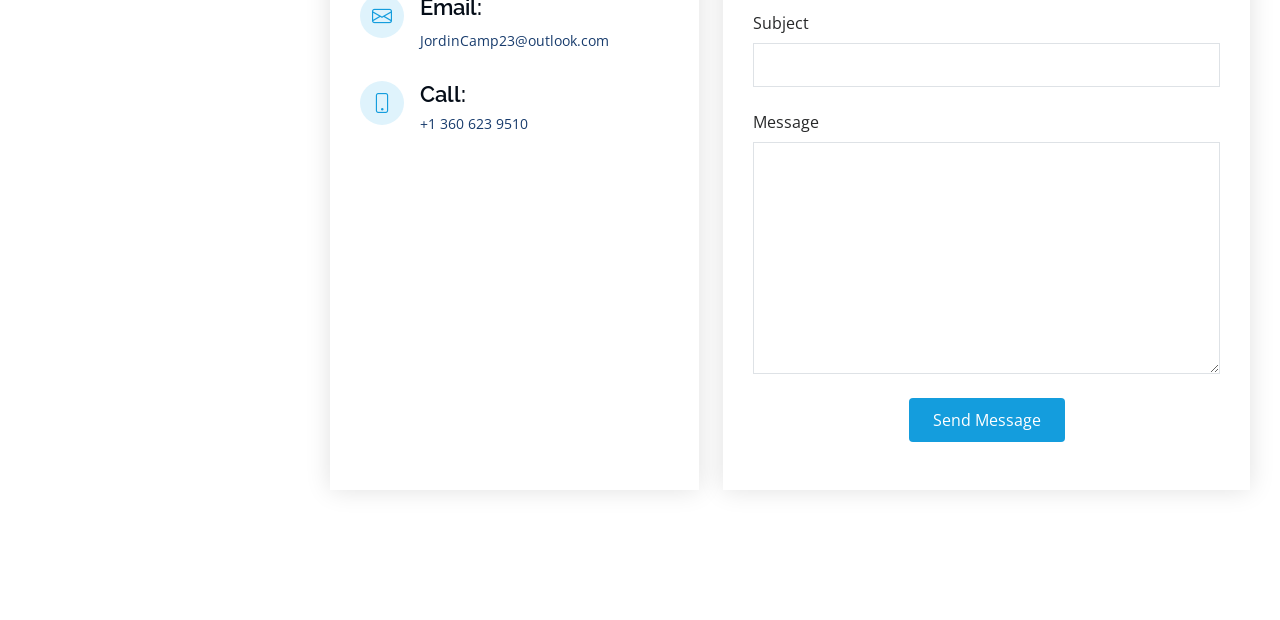
==== commit 0ec32797: "Removinng and fixing text from contact section" ====
--- a/index.html
+++ b/index.html
@@ -358,7 +358,7 @@
 
         <div class="section-title">
           <h2>Contact</h2>
-          <p>Magnam dolores commodi suscipit. Necessitatibus eius consequatur ex aliquid fuga eum quidem. Sit sint consectetur velit. Quisquam quos quisquam cupiditate. Et nemo qui impedit suscipit alias ea. Quia fugiat sit in iste officiis commodi quidem hic quas.</p>
+          <p></p>
         </div>
 
         <div class="row" data-aos="fade-in">
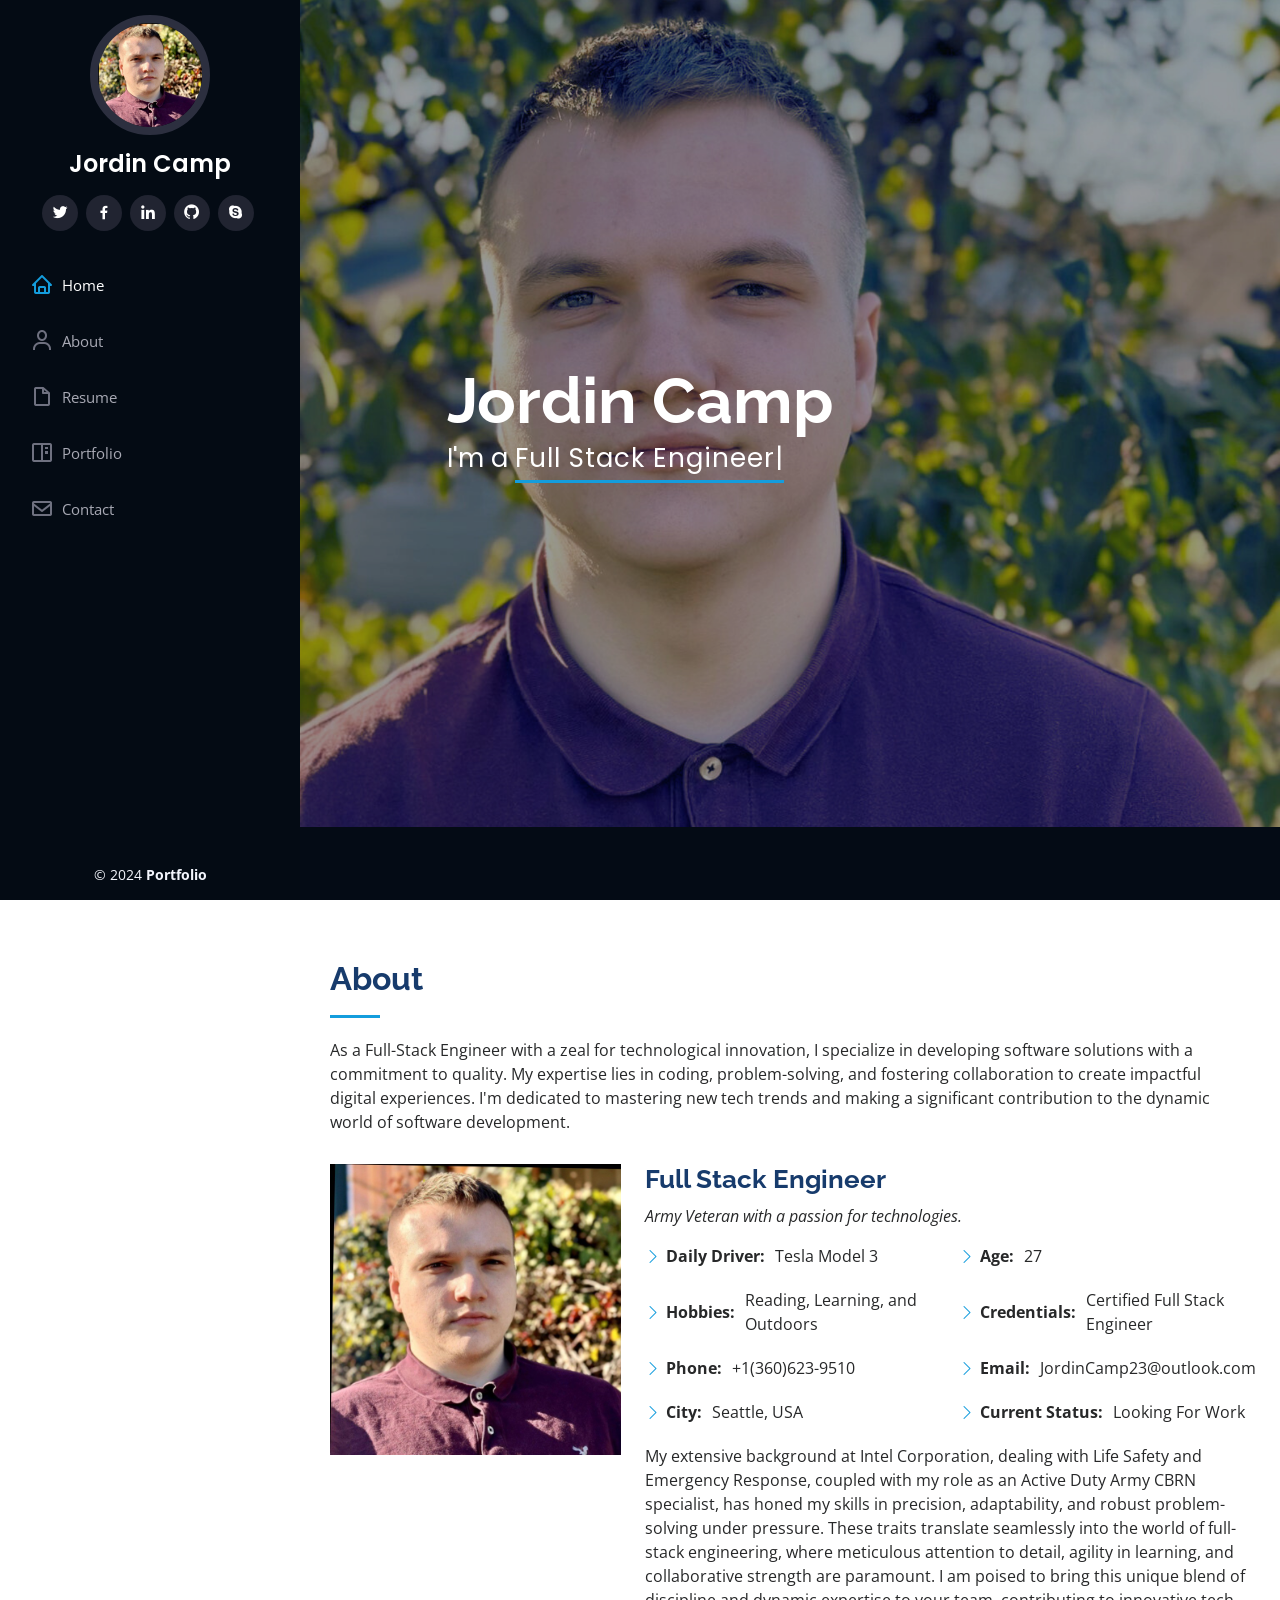
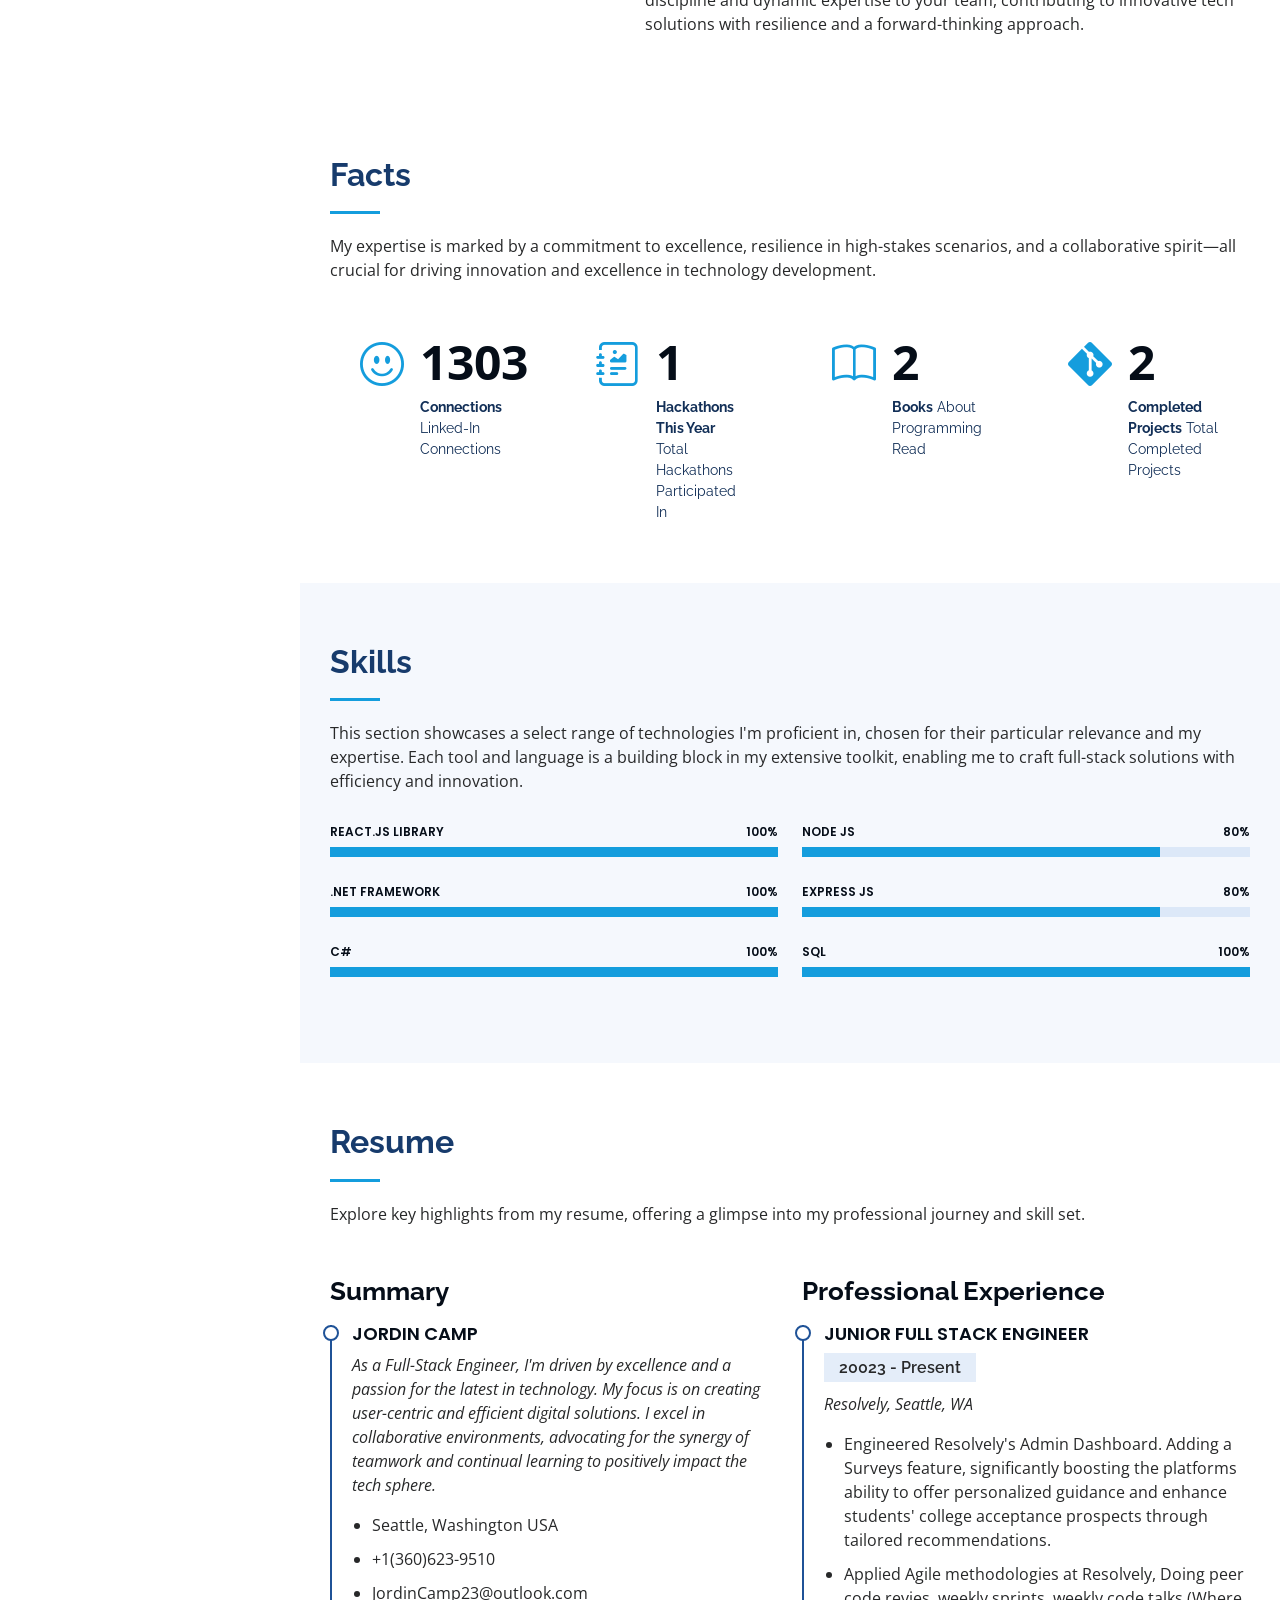
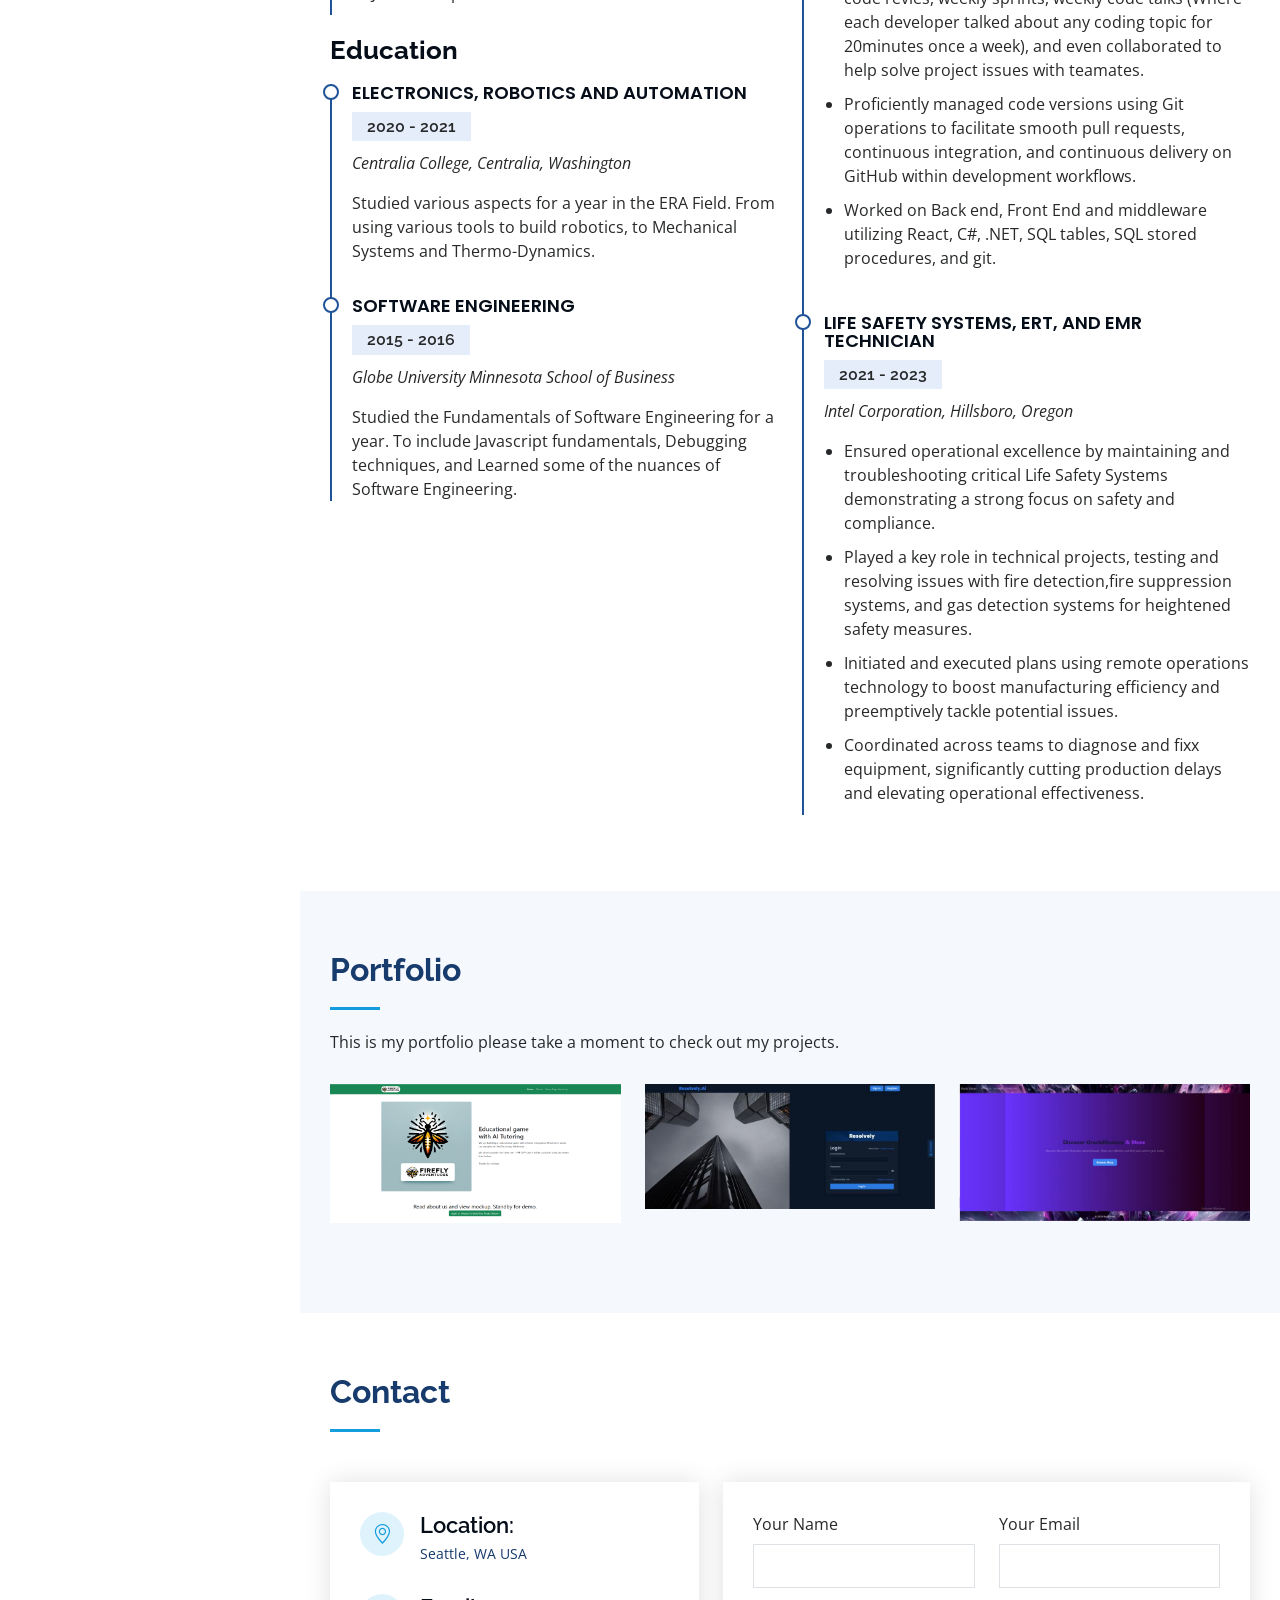
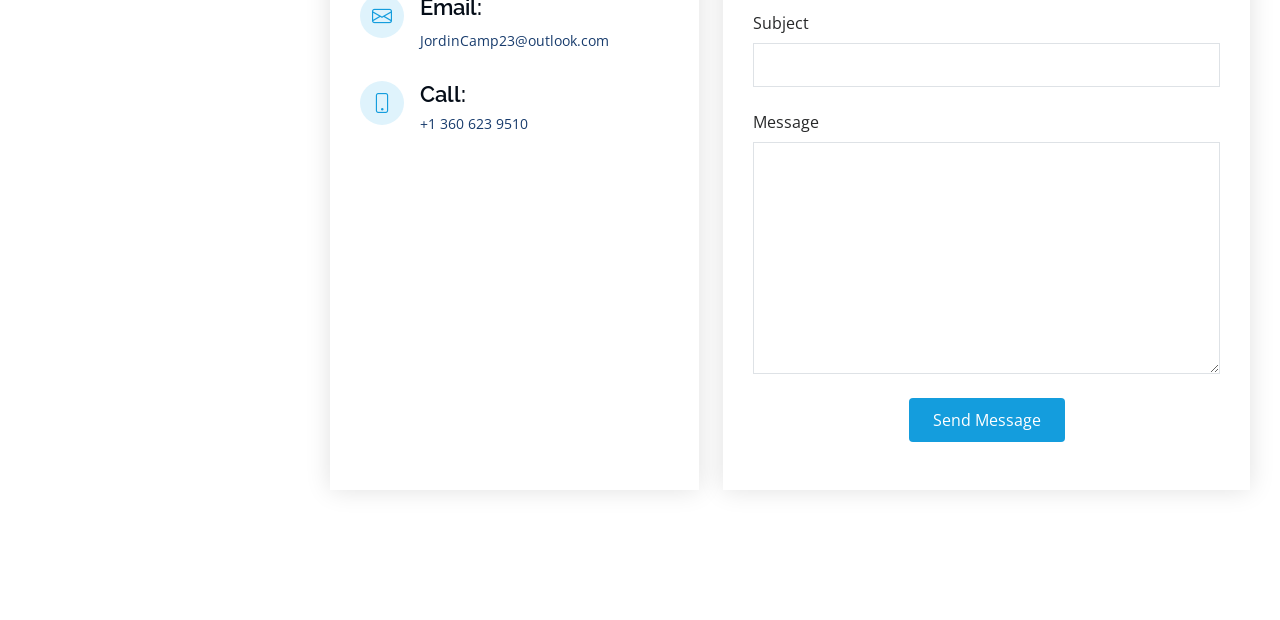
==== commit 2a433fe0: "Fixing services on left navbar" ====
--- a/index.html
+++ b/index.html
@@ -57,7 +57,6 @@
           <li><a href="#about" class="nav-link scrollto"><i class="bx bx-user"></i> <span>About</span></a></li>
           <li><a href="#resume" class="nav-link scrollto"><i class="bx bx-file-blank"></i> <span>Resume</span></a></li>
           <li><a href="#portfolio" class="nav-link scrollto"><i class="bx bx-book-content"></i> <span>Portfolio</span></a></li>
-          <li><a href="#services" class="nav-link scrollto"><i class="bx bx-server"></i> <span>Services</span></a></li>
           <li><a href="#contact" class="nav-link scrollto"><i class="bx bx-envelope"></i> <span>Contact</span></a></li>
         </ul>
       </nav>
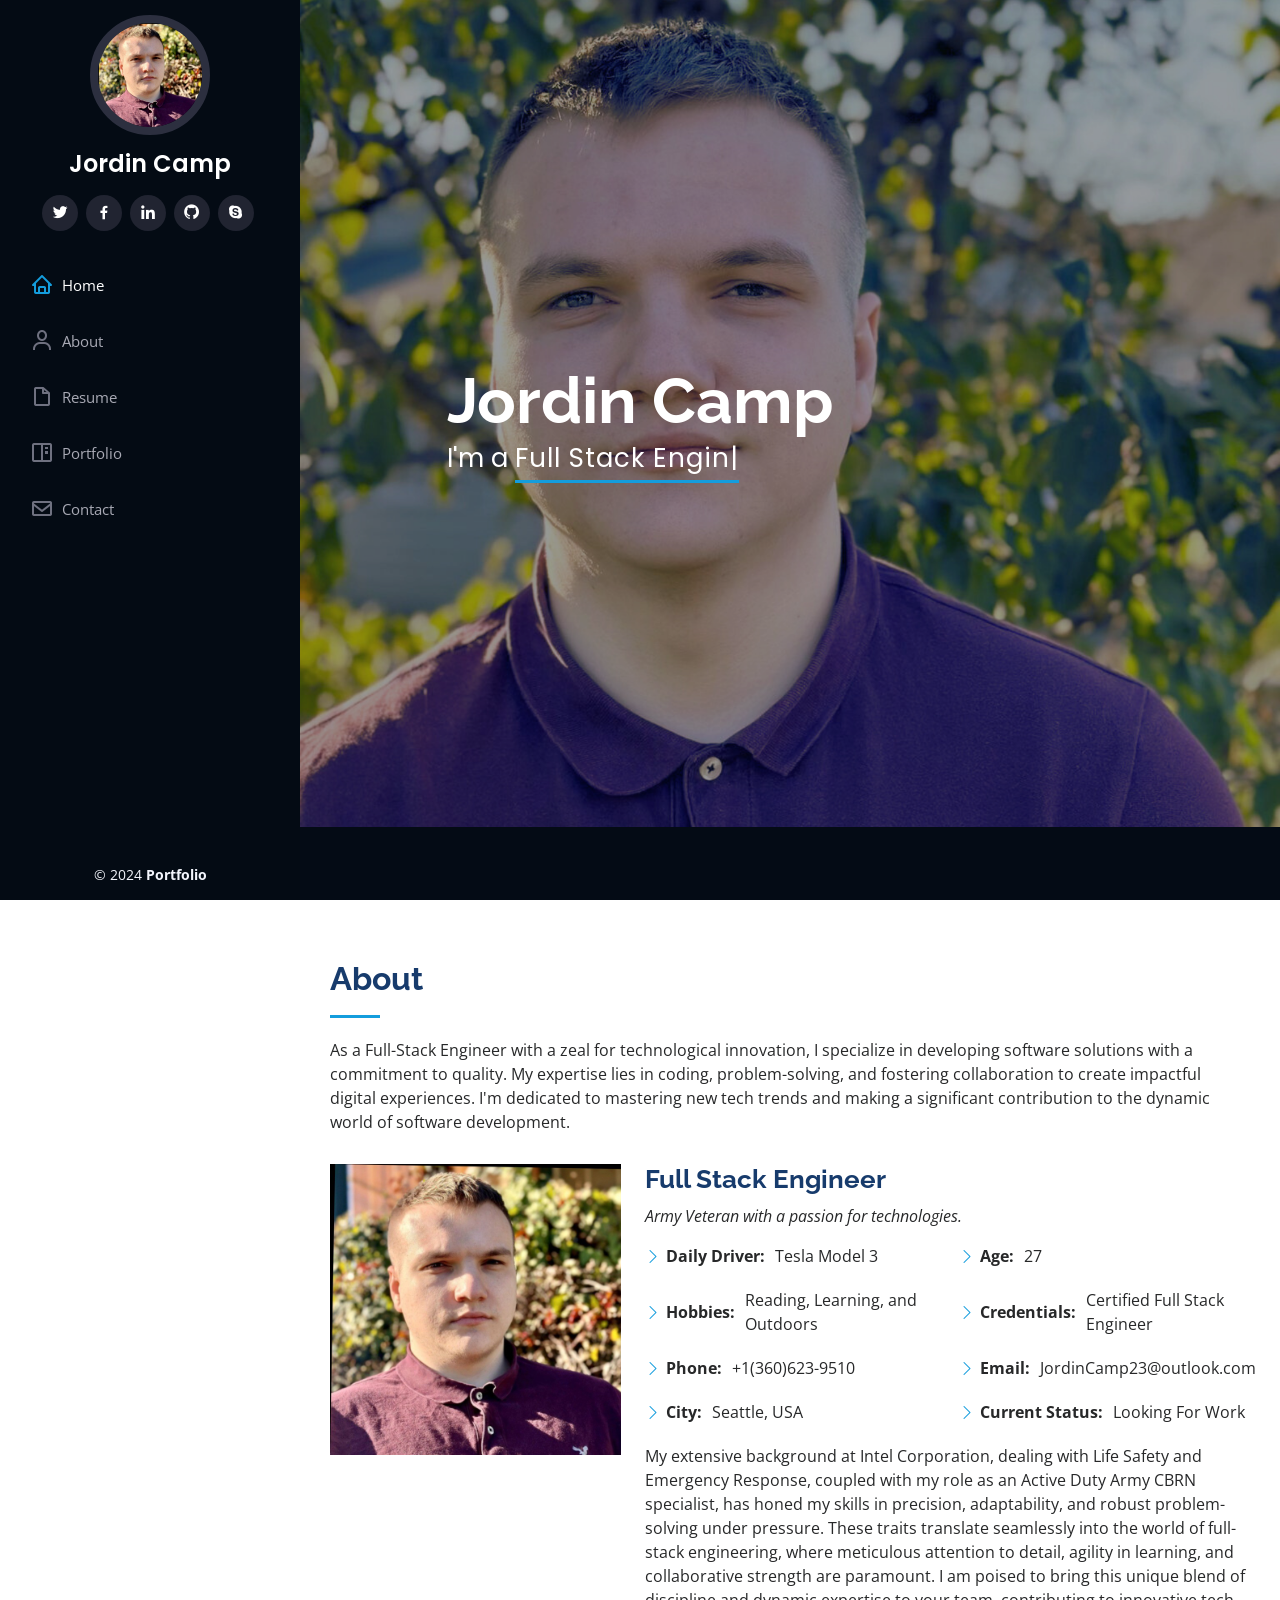
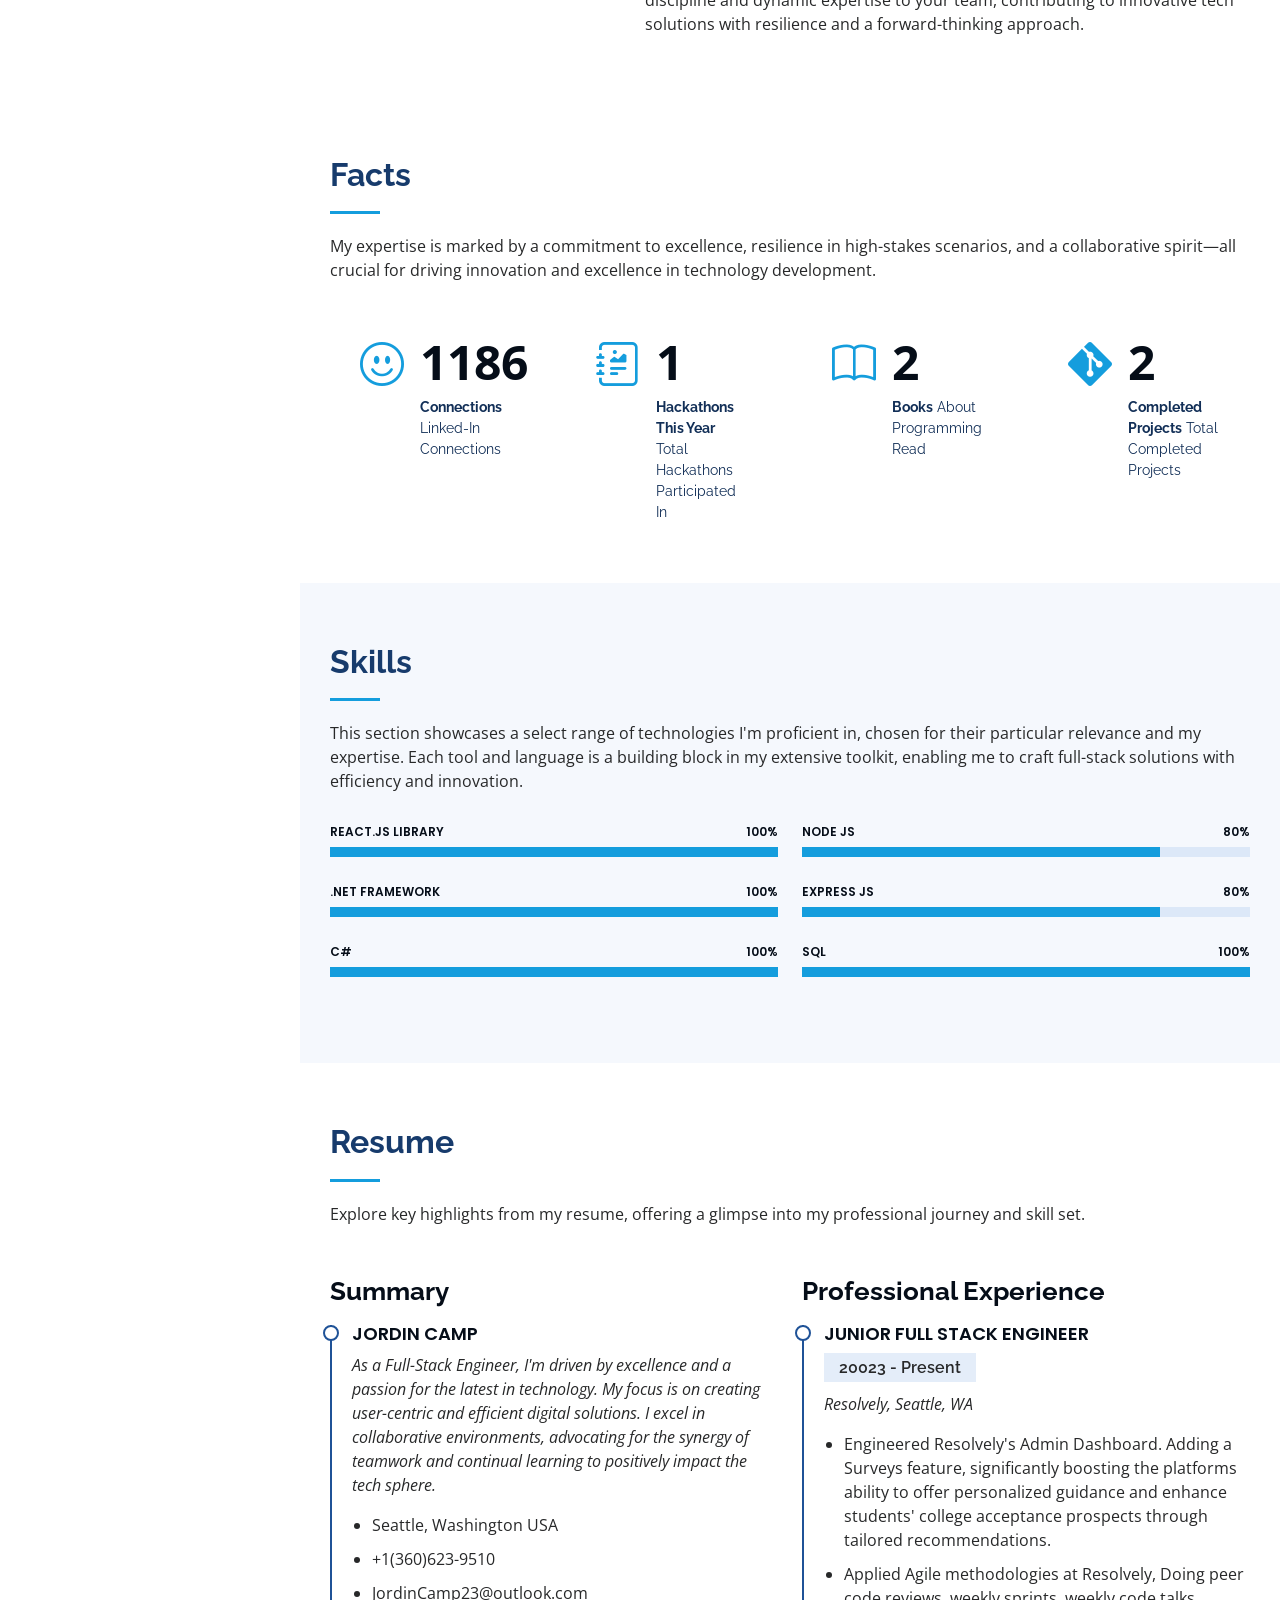
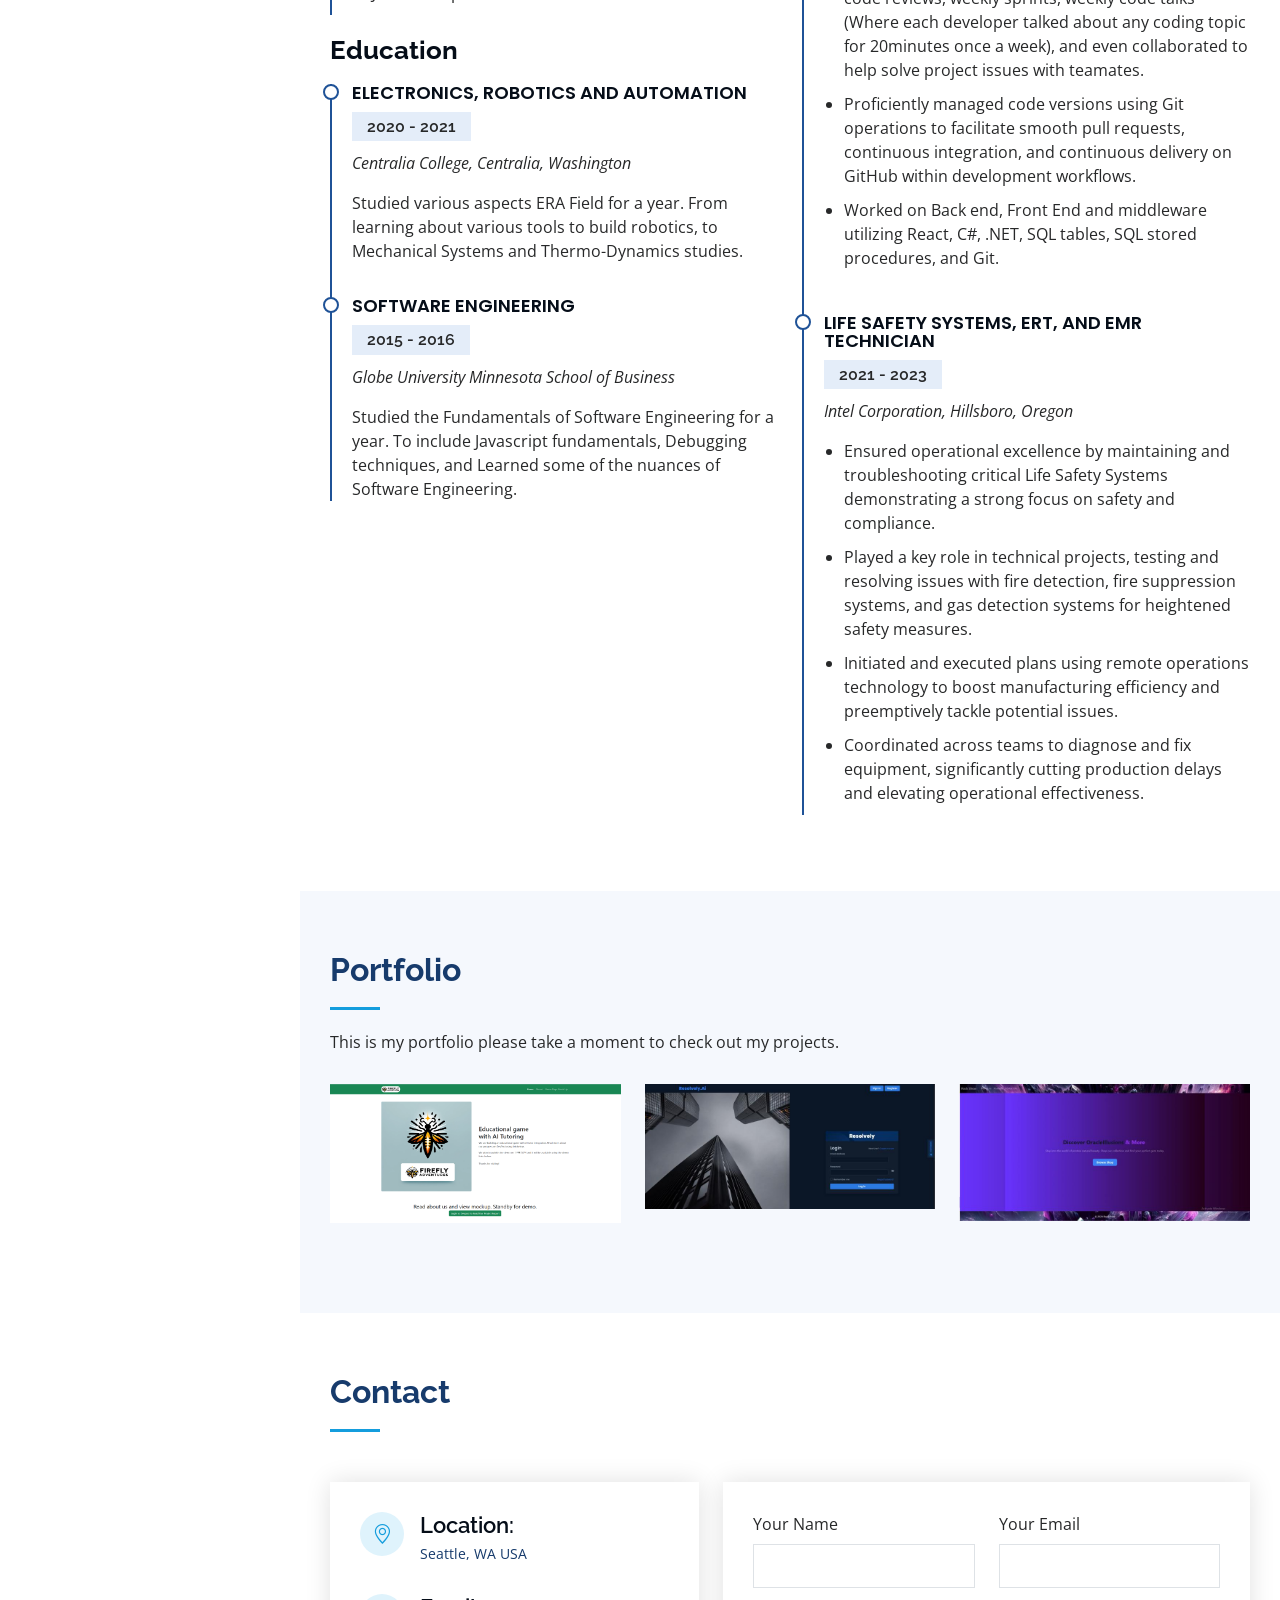
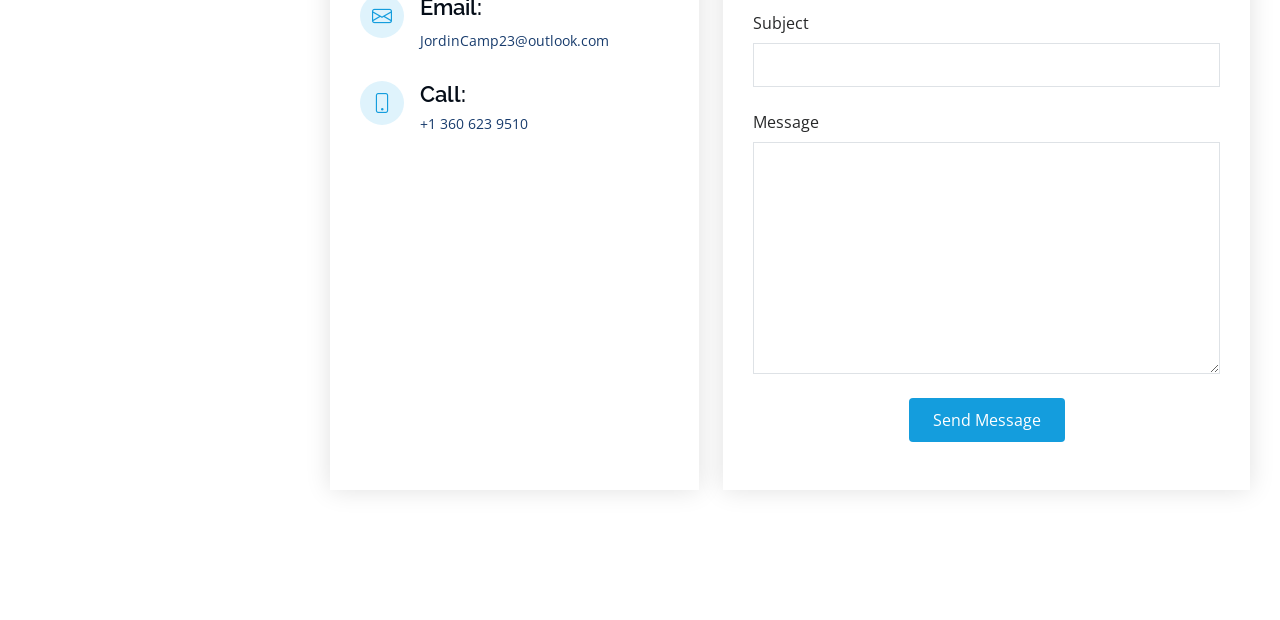
==== commit 41daa55b: "Multiple fixes and bug fixes" ====
--- a/index.html
+++ b/index.html
@@ -10,7 +10,7 @@
   <meta content="" name="keywords">
 
 
-  <link href="" rel="icon">
+  <link href="assets\img\favicon4.webp" rel="icon">
   <link href="assets/img/apple-touch-icon.png" rel="apple-touch-icon">
 
   <link href="https://fonts.googleapis.com/css?family=Open+Sans:300,300i,400,400i,600,600i,700,700i|Raleway:300,300i,400,400i,500,500i,600,600i,700,700i|Poppins:300,300i,400,400i,500,500i,600,600i,700,700i" rel="stylesheet">
@@ -240,7 +240,7 @@
 
         <div class="section-title">
           <h2>Resume</h2>
-          <p>Explore key highlights from my resume, offering a glimpse into my professional journey and skill set.  </p>
+          <p>Explore key highlights from my resume, offering a glimpse into my professional journey and skill set.</p>
         </div>
 
         <div class="row">
@@ -262,7 +262,7 @@
               <h4>Electronics, Robotics and Automation</h4>
               <h5>2020 - 2021</h5>
               <p><em>Centralia College, Centralia, Washington</em></p>
-              <p>Studied various aspects for a year in the ERA Field. From using various tools to build robotics, to Mechanical Systems and Thermo-Dynamics.</p>
+              <p>Studied various aspects ERA Field for a year. From learning about various tools to build robotics, to Mechanical Systems and Thermo-Dynamics studies.</p>
             </div>
             <div class="resume-item">
               <h4> Software Engineering</h4>
@@ -279,10 +279,10 @@
               <p><em>Resolvely, Seattle, WA </em></p>
               <ul>
                 <li>Engineered Resolvely's Admin Dashboard. Adding a Surveys feature, significantly boosting the platforms ability to offer personalized guidance and enhance students' college acceptance prospects through tailored recommendations.</li>
-                <li>Applied Agile methodologies at Resolvely, Doing peer code revies, weekly sprints, weekly code talks (Where each developer talked about any coding topic for 20minutes once a week), and even collaborated to help solve project issues with teamates. </li>
+                <li>Applied Agile methodologies at Resolvely, Doing peer code reviews, weekly sprints, weekly code talks (Where each developer talked about any coding topic for 20minutes once a week), and even collaborated to help solve project issues with teamates. </li>
                 <li>Proficiently managed code versions using Git operations to facilitate smooth pull requests, continuous integration,
                   and continuous delivery on GitHub within development workflows.</li>
-                <li>Worked on Back end, Front End and middleware utilizing React, C#, .NET, SQL tables, SQL stored procedures, and git. </li>
+                <li>Worked on Back end, Front End and middleware utilizing React, C#, .NET, SQL tables, SQL stored procedures, and Git. </li>
               </ul>
             </div>
             <div class="resume-item">
@@ -291,9 +291,9 @@
               <p><em>Intel Corporation, Hillsboro, Oregon</em></p>
               <ul>
                 <li>Ensured operational excellence by maintaining and troubleshooting critical Life Safety Systems demonstrating a strong focus on safety and compliance.</li>
-                <li>Played a key role in technical projects, testing and resolving issues with fire detection,fire suppression systems, and gas detection systems for heightened safety measures.</li>
+                <li>Played a key role in technical projects, testing and resolving issues with fire detection, fire suppression systems, and gas detection systems for heightened safety measures.</li>
                 <li>Initiated and executed plans using remote operations technology to boost manufacturing efficiency and preemptively tackle potential issues.</li>
-                <li>Coordinated across teams to diagnose and fixx equipment, significantly cutting production delays and elevating operational effectiveness.</li>
+                <li>Coordinated across teams to diagnose and fix equipment, significantly cutting production delays and elevating operational effectiveness.</li>
               </ul>
             </div>
           </div>
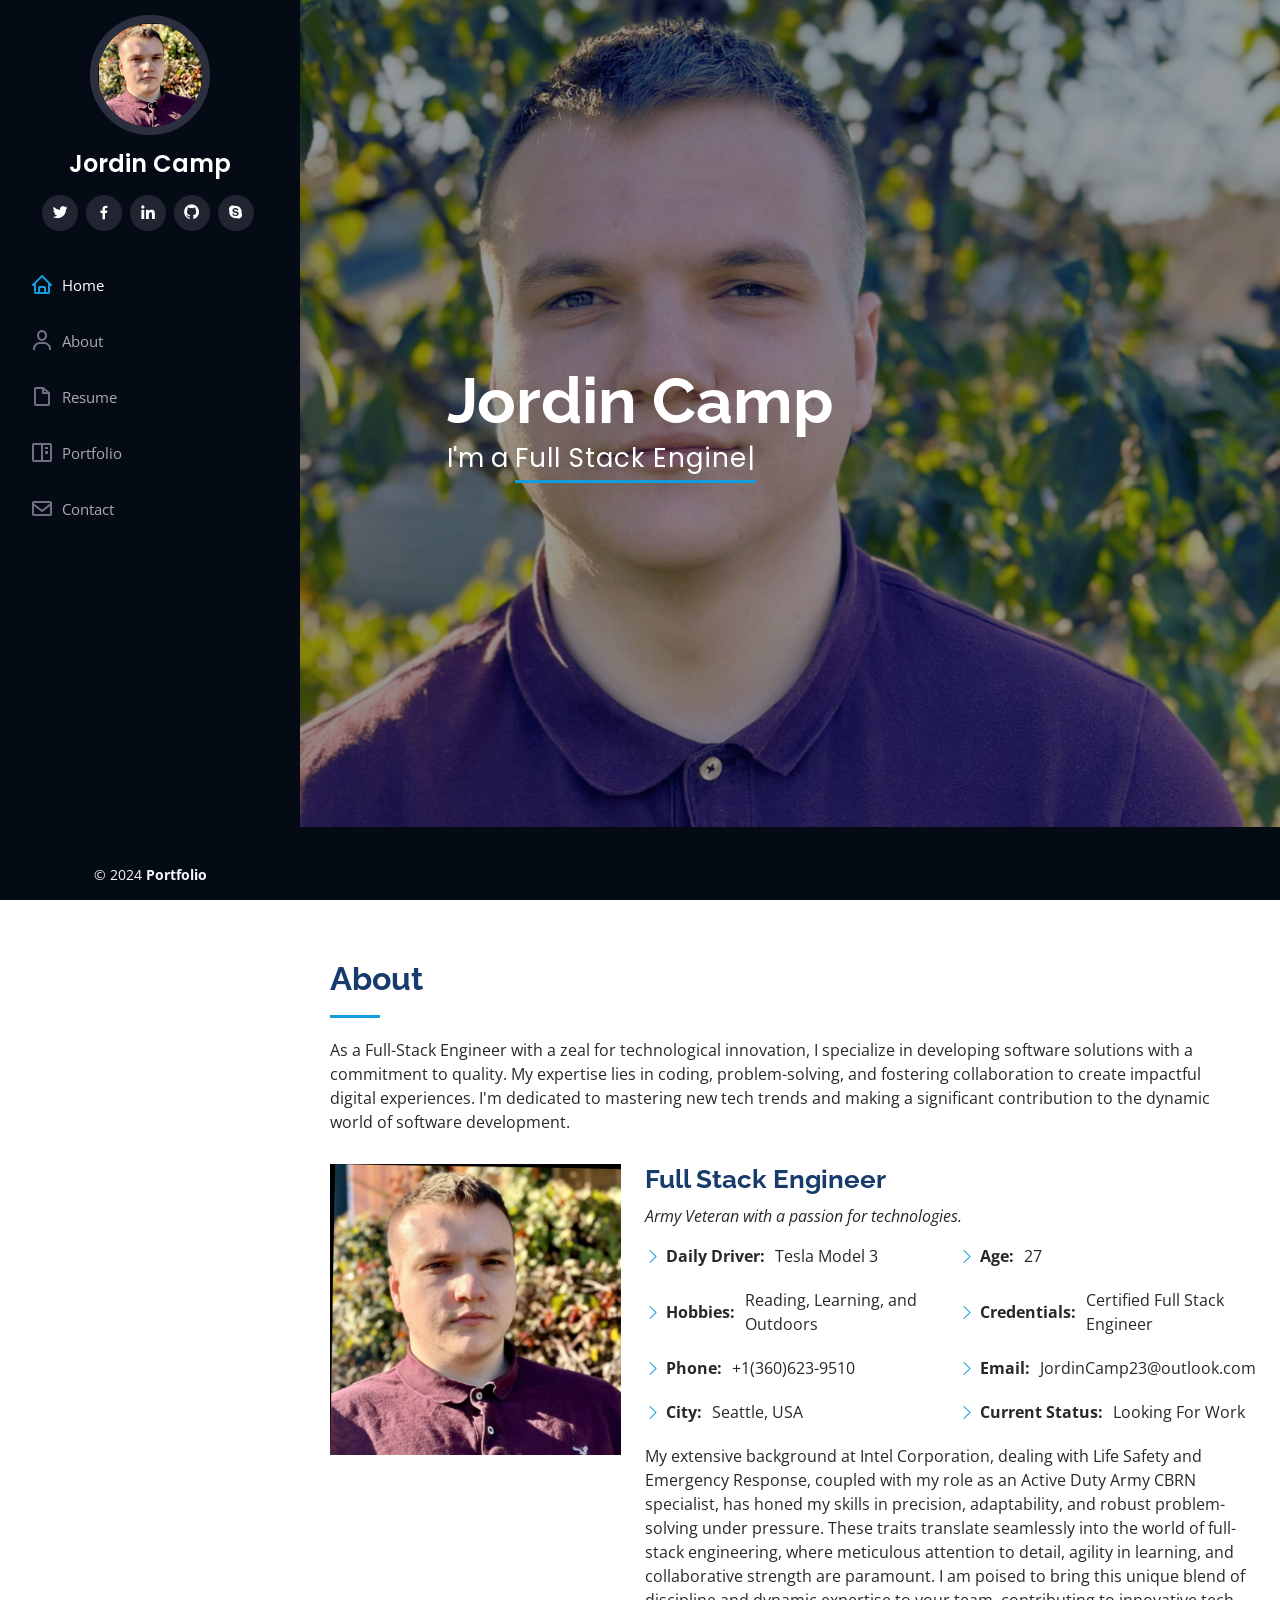
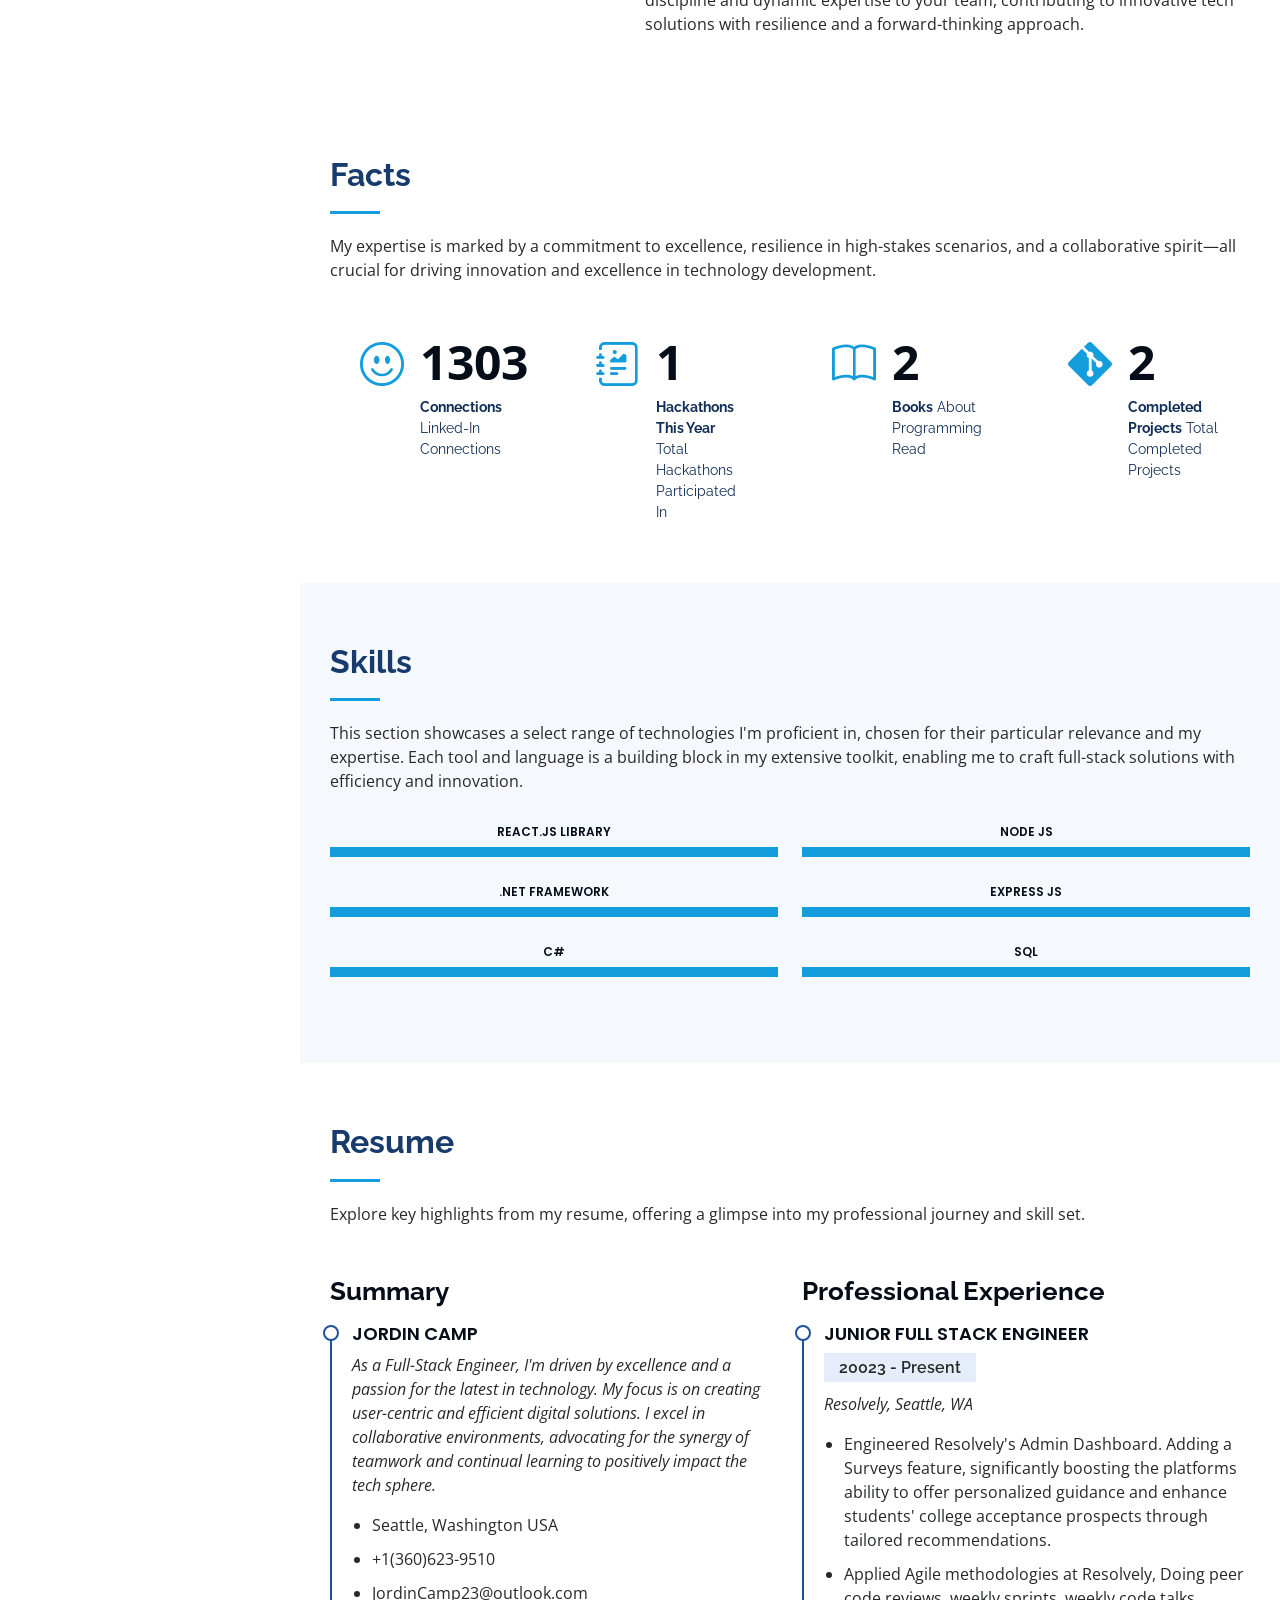
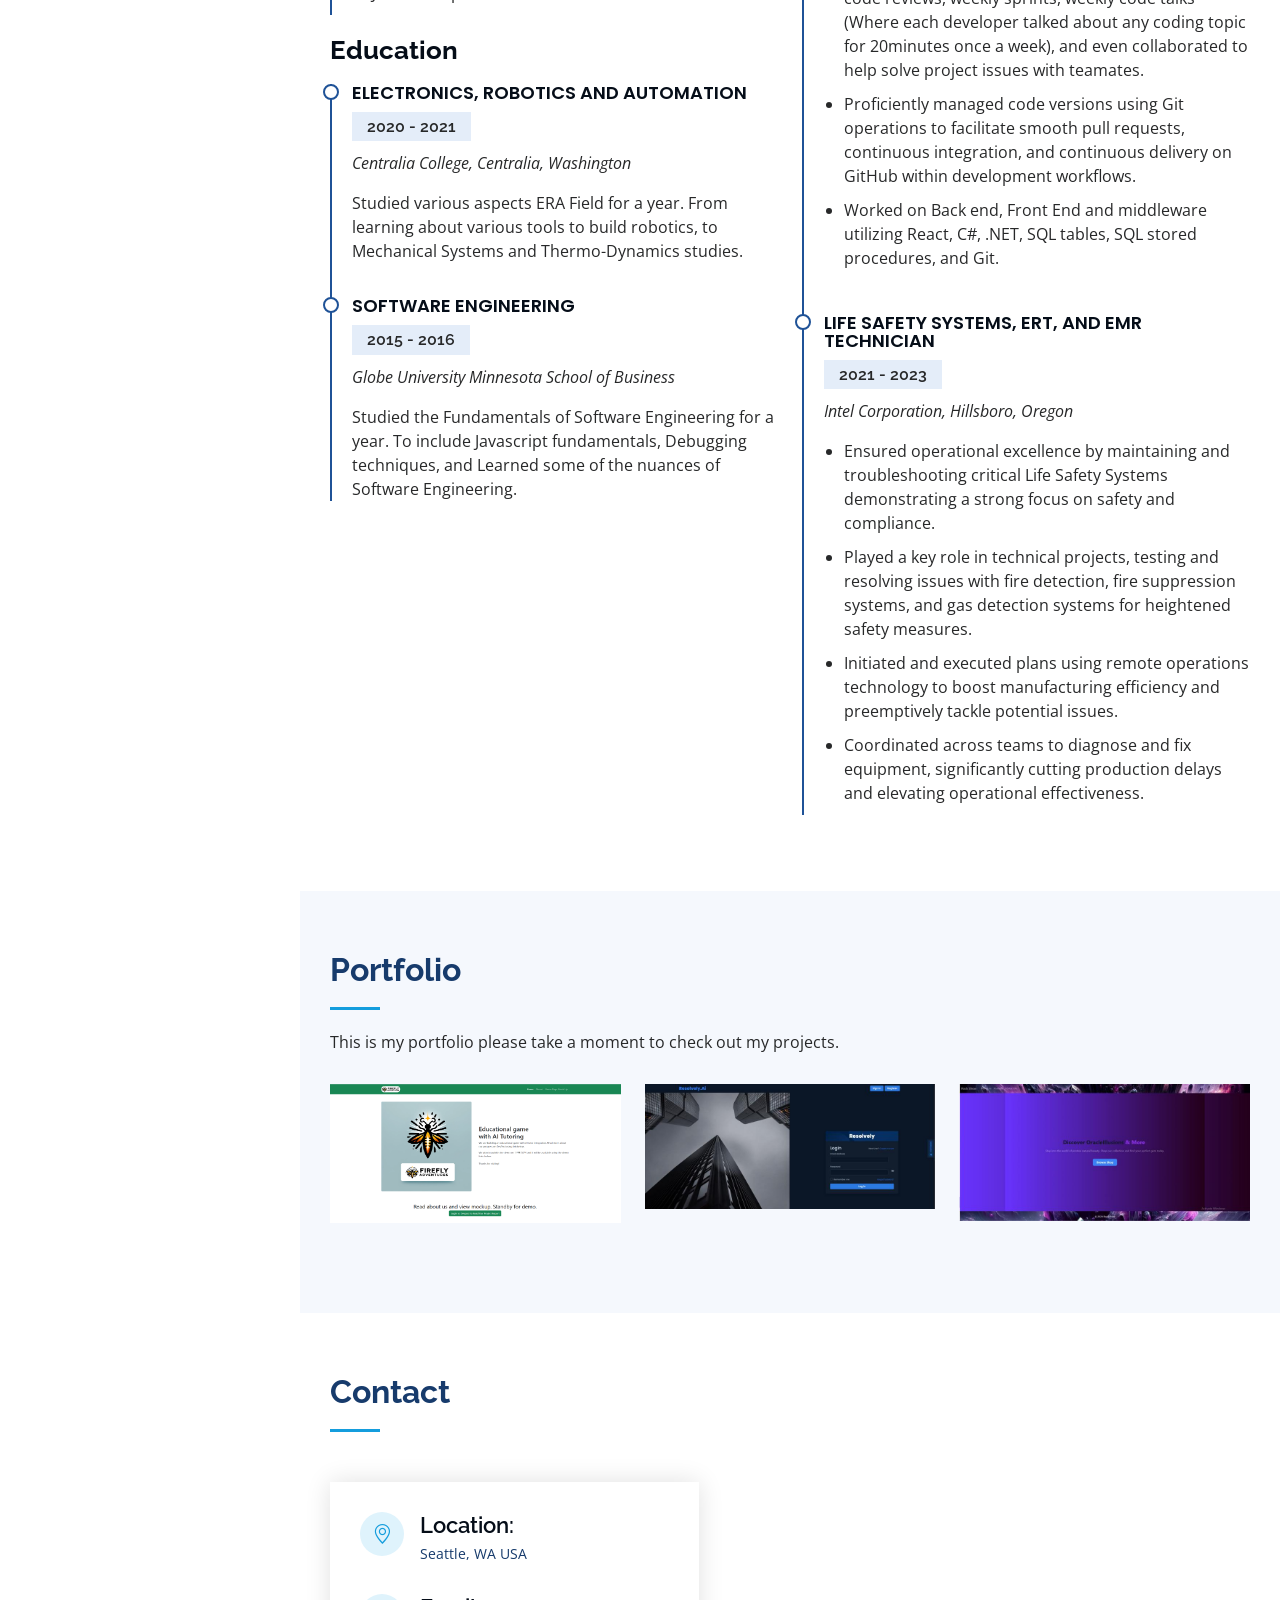
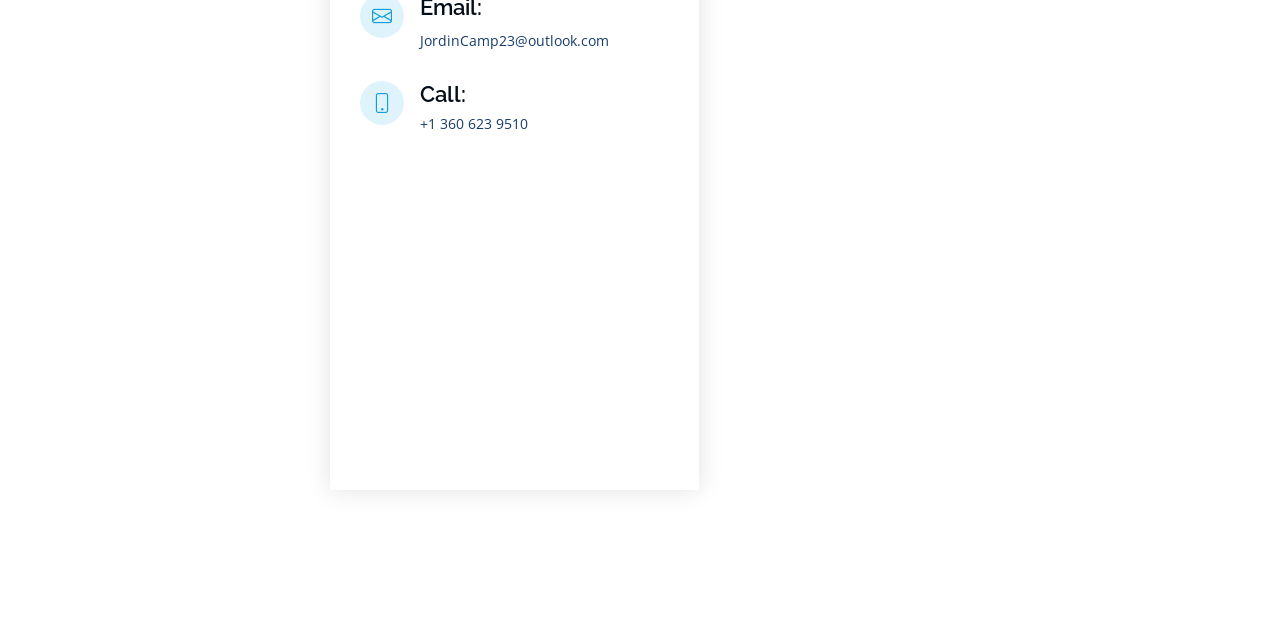
==== commit 71275b09: "QoL changes to code" ====
--- a/index.html
+++ b/index.html
@@ -182,21 +182,21 @@
           <div class="col-lg-6" data-aos="fade-up">
 
             <div class="progress">
-              <span class="skill">React.js Library <i class="val">100%</i></span>
-              <div class="progress-bar-wrap">
-                <div class="progress-bar" role="progressbar" aria-valuenow="100" aria-valuemin="0" aria-valuemax="100"></div>
-              </div>
-            </div>
-
-            <div class="progress">
-              <span class="skill">.NET Framework <i class="val">100%</i></span>
-              <div class="progress-bar-wrap">
-                <div class="progress-bar" role="progressbar" aria-valuenow="100" aria-valuemin="0" aria-valuemax="100"></div>
-              </div>
-            </div>
-
-            <div class="progress">
-              <span class="skill">C# <i class="val">100%</i></span>
+              <span class="skill text-center">React.js Library</span>
+              <div class="progress-bar-wrap">
+                <div class="progress-bar" role="progressbar" aria-valuenow="100" aria-valuemin="0" aria-valuemax="100"></div>
+              </div>
+            </div>
+
+            <div class="progress">
+              <span class="skill text-center">.NET Framework</span>
+              <div class="progress-bar-wrap">
+                <div class="progress-bar" role="progressbar" aria-valuenow="100" aria-valuemin="0" aria-valuemax="100"></div>
+              </div>
+            </div>
+
+            <div class="progress">
+              <span class="skill text-center">C# </span>
               <div class="progress-bar-wrap">
                 <div class="progress-bar" role="progressbar" aria-valuenow="100" aria-valuemin="0" aria-valuemax="100"></div>
               </div>
@@ -207,21 +207,21 @@
           <div class="col-lg-6" data-aos="fade-up" data-aos-delay="100">
 
             <div class="progress">
-              <span class="skill">Node JS <i class="val">80%</i></span>
-              <div class="progress-bar-wrap">
-                <div class="progress-bar" role="progressbar" aria-valuenow="80" aria-valuemin="0" aria-valuemax="100"></div>
-              </div>
-            </div>
-
-            <div class="progress">
-              <span class="skill">Express JS <i class="val">80%</i></span>
-              <div class="progress-bar-wrap">
-                <div class="progress-bar" role="progressbar" aria-valuenow="80" aria-valuemin="0" aria-valuemax="100"></div>
-              </div>
-            </div>
-
-            <div class="progress">
-              <span class="skill">SQL <i class="val">100%</i></span>
+              <span class="skill text-center">Node JS</span>
+              <div class="progress-bar-wrap">
+                <div class="progress-bar" role="progressbar" aria-valuenow="100" aria-valuemin="0" aria-valuemax="100"></div>
+              </div>
+            </div>
+
+            <div class="progress">
+              <span class="skill text-center">Express JS</span>
+              <div class="progress-bar-wrap">
+                <div class="progress-bar" role="progressbar" aria-valuenow="100" aria-valuemin="0" aria-valuemax="100"></div>
+              </div>
+            </div>
+
+            <div class="progress">
+              <span class="skill text-center">SQL</span>
               <div class="progress-bar-wrap">
                 <div class="progress-bar" role="progressbar" aria-valuenow="100" aria-valuemin="0" aria-valuemax="100"></div>
               </div>
@@ -388,7 +388,7 @@
 
           </div>
 
-          <div class="col-lg-7 mt-5 mt-lg-0 d-flex align-items-stretch">
+          <!-- <div class="col-lg-7 mt-5 mt-lg-0 d-flex align-items-stretch">
             <form action="forms/contact.php" method="post" role="form" class="php-email-form">
               <div class="row">
                 <div class="form-group col-md-6">
@@ -415,7 +415,7 @@
               </div>
               <div class="text-center"><button type="submit">Send Message</button></div>
             </form>
-          </div>
+          </div> -->
 
         </div>
 
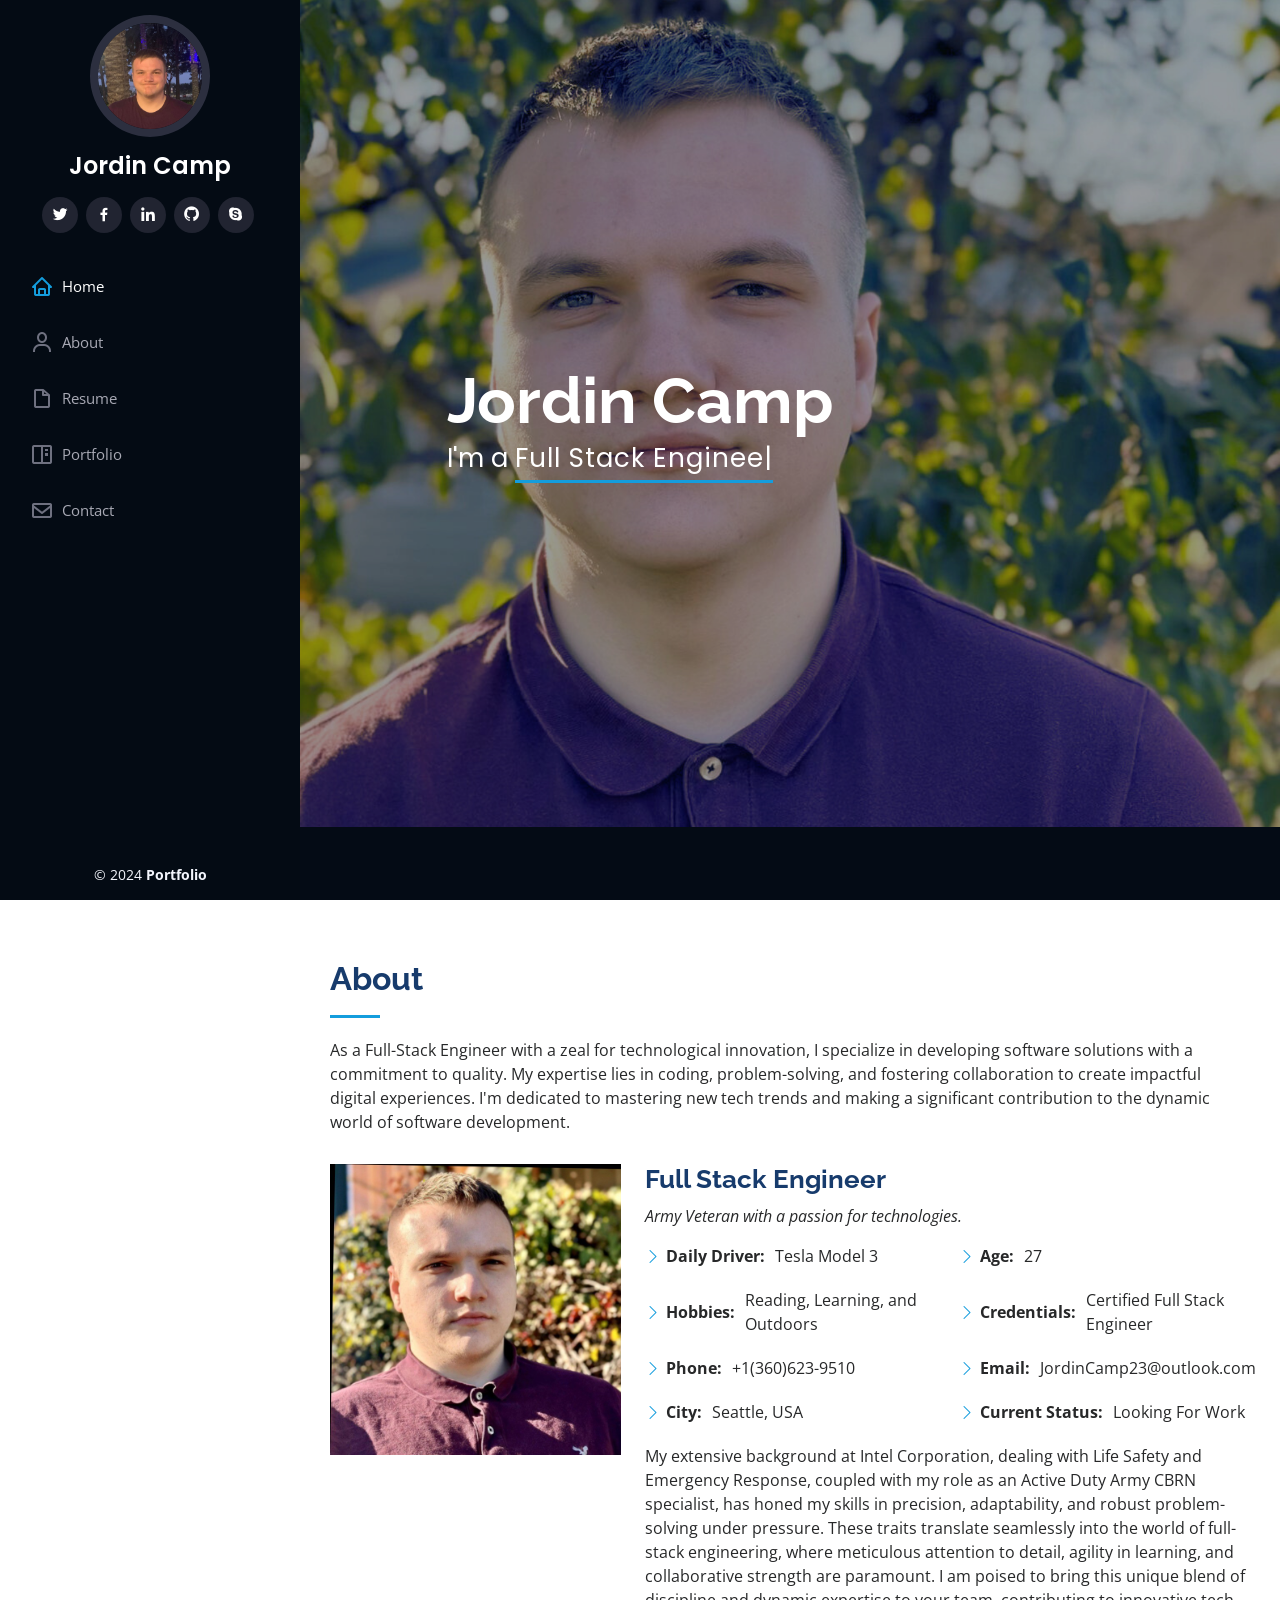
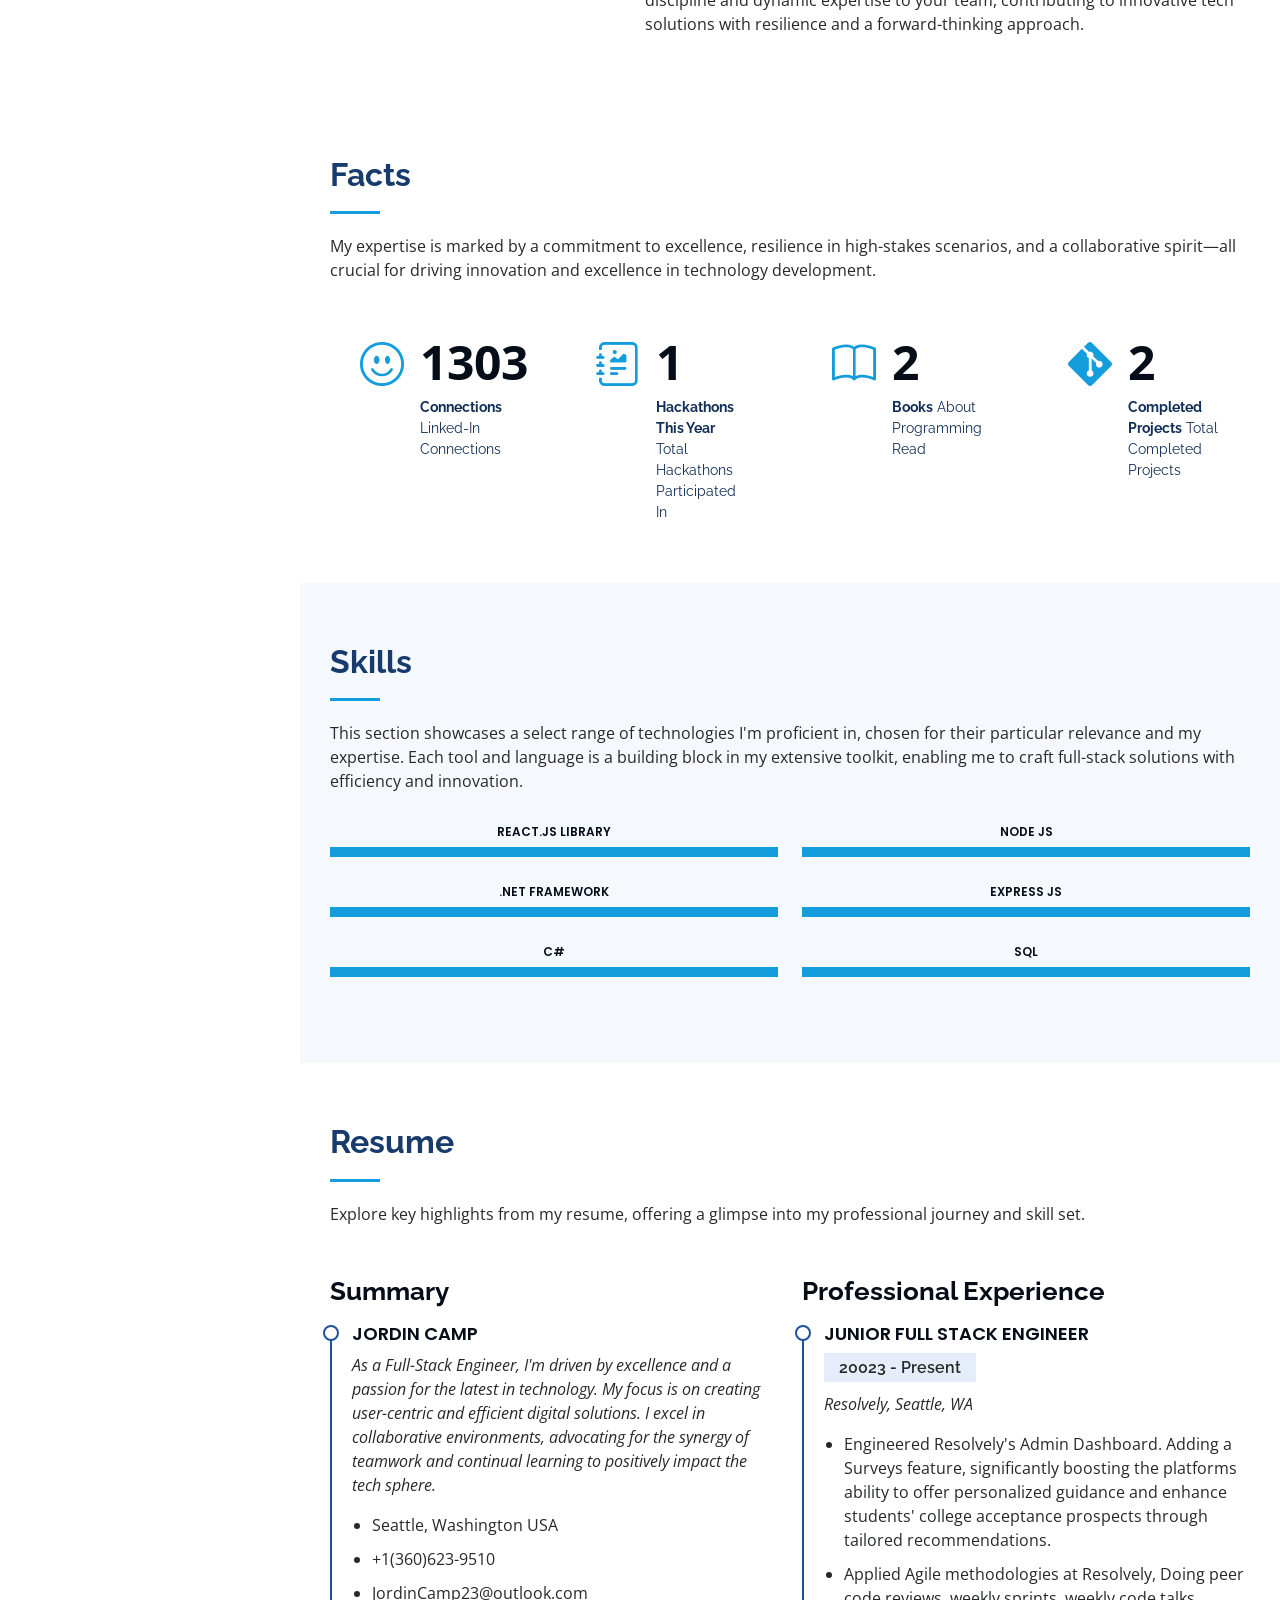
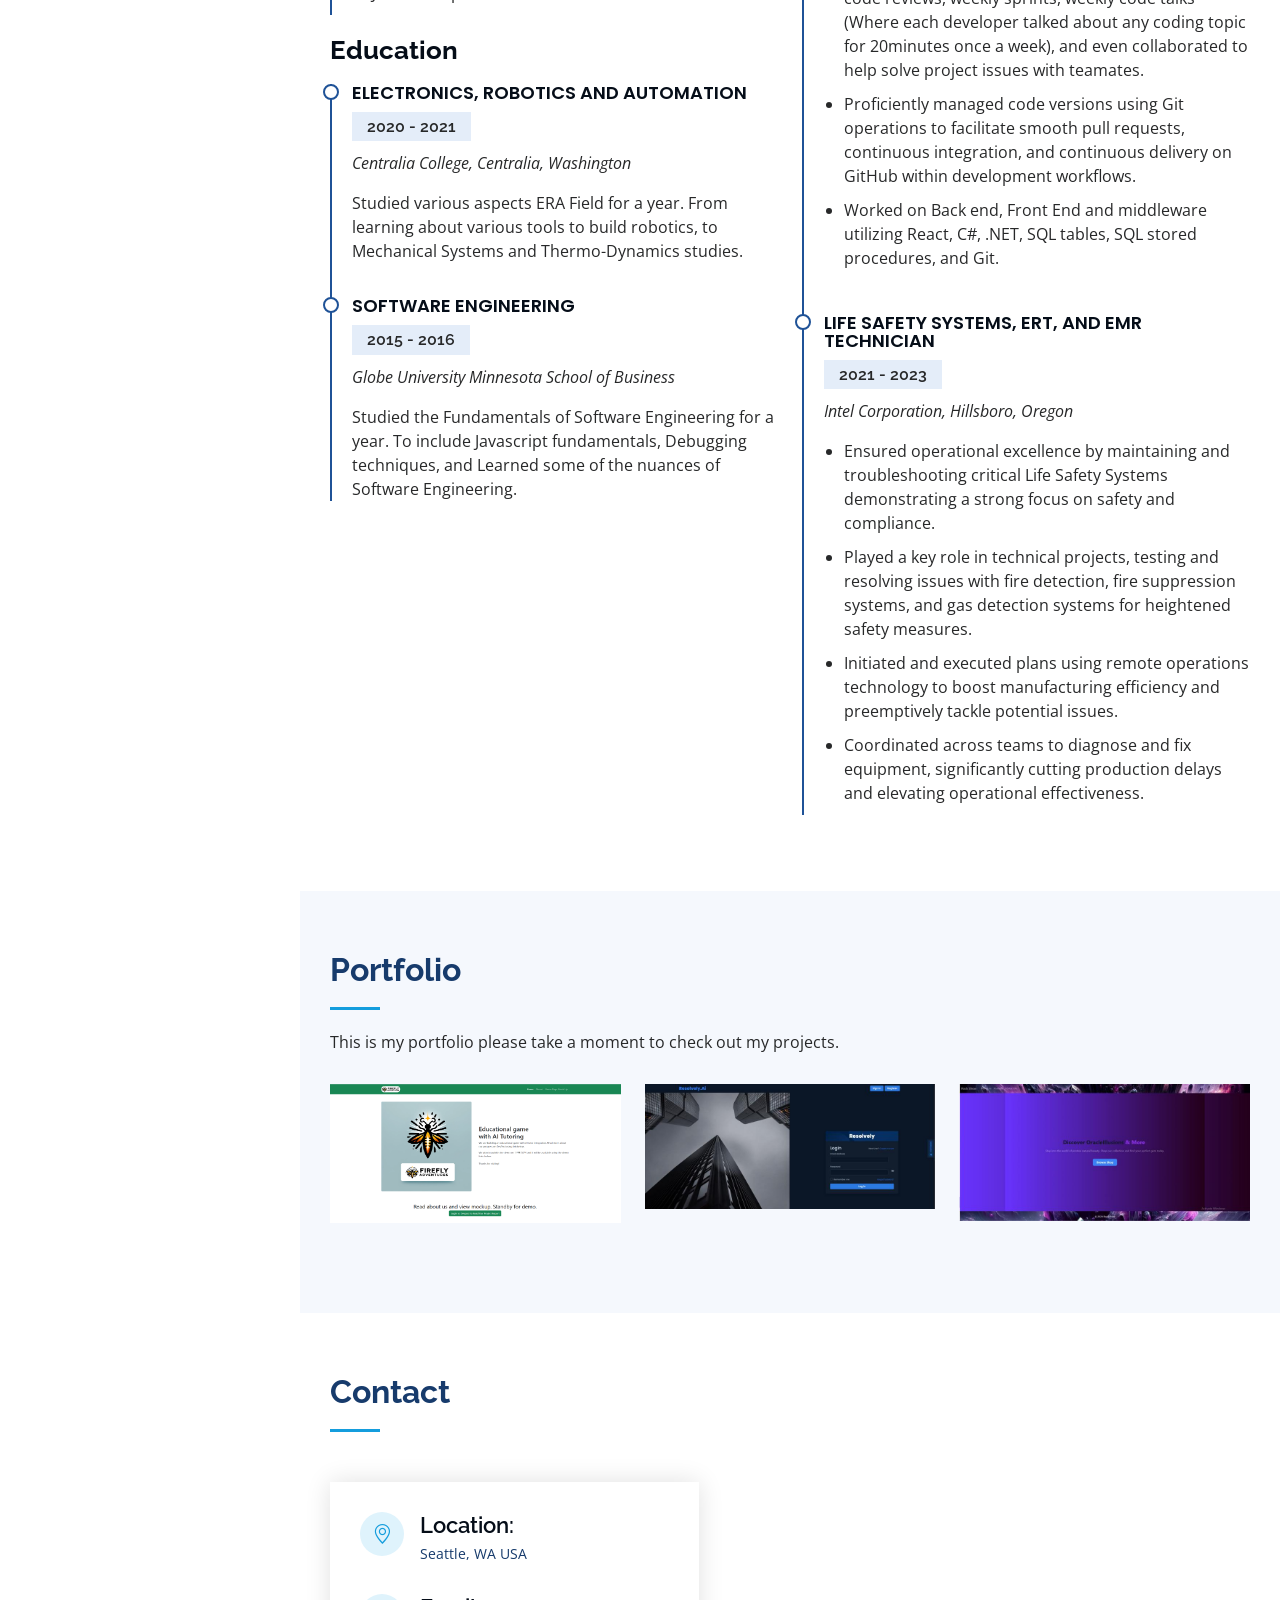
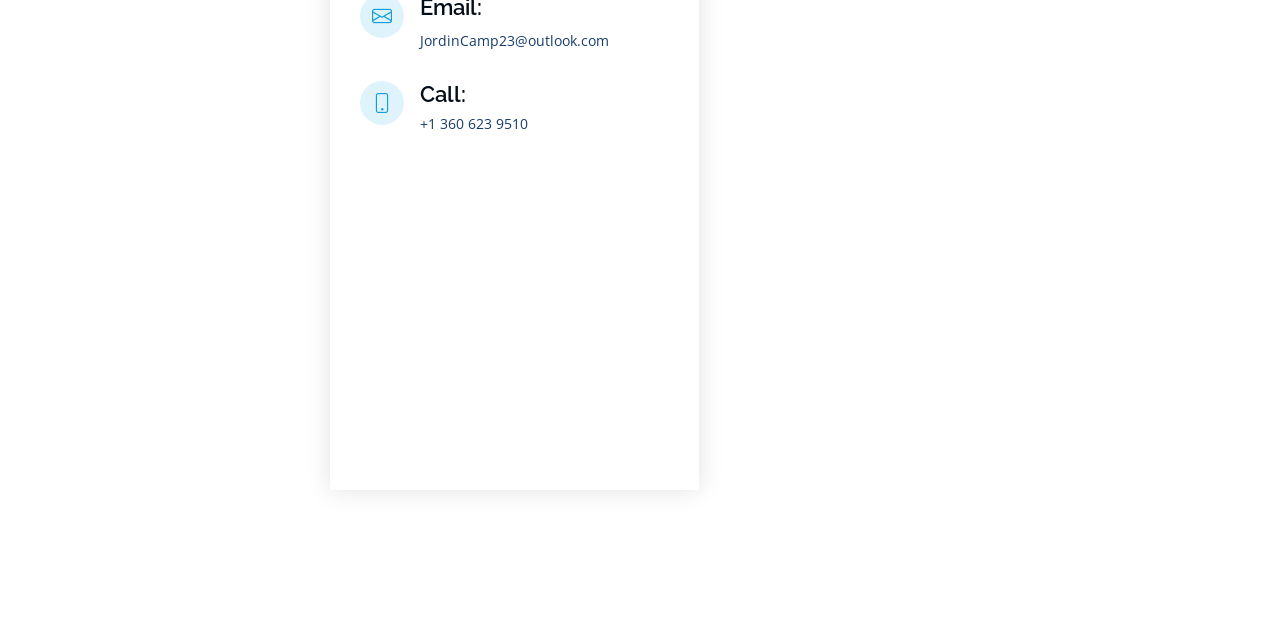
==== commit 1db02605: "Updated my ugly photo to new and improved funny photo" ====
--- a/index.html
+++ b/index.html
@@ -39,7 +39,7 @@
     <div class="d-flex flex-column">
 
       <div class="profile">
-        <img src="assets/img/roundedimg.jpg" alt="" class="img-fluid rounded-circle">
+        <img src="assets/img/ProfileRounded.png" alt="" class="img-fluid rounded-circle">
         <h1 class="text-light"><a href="index.html">Jordin Camp</a></h1>
         <div class="social-links mt-3 text-center">
           <a href="https://twitter.com/camp_jordin" class="twitter"><i class="bx bxl-twitter"></i></a>
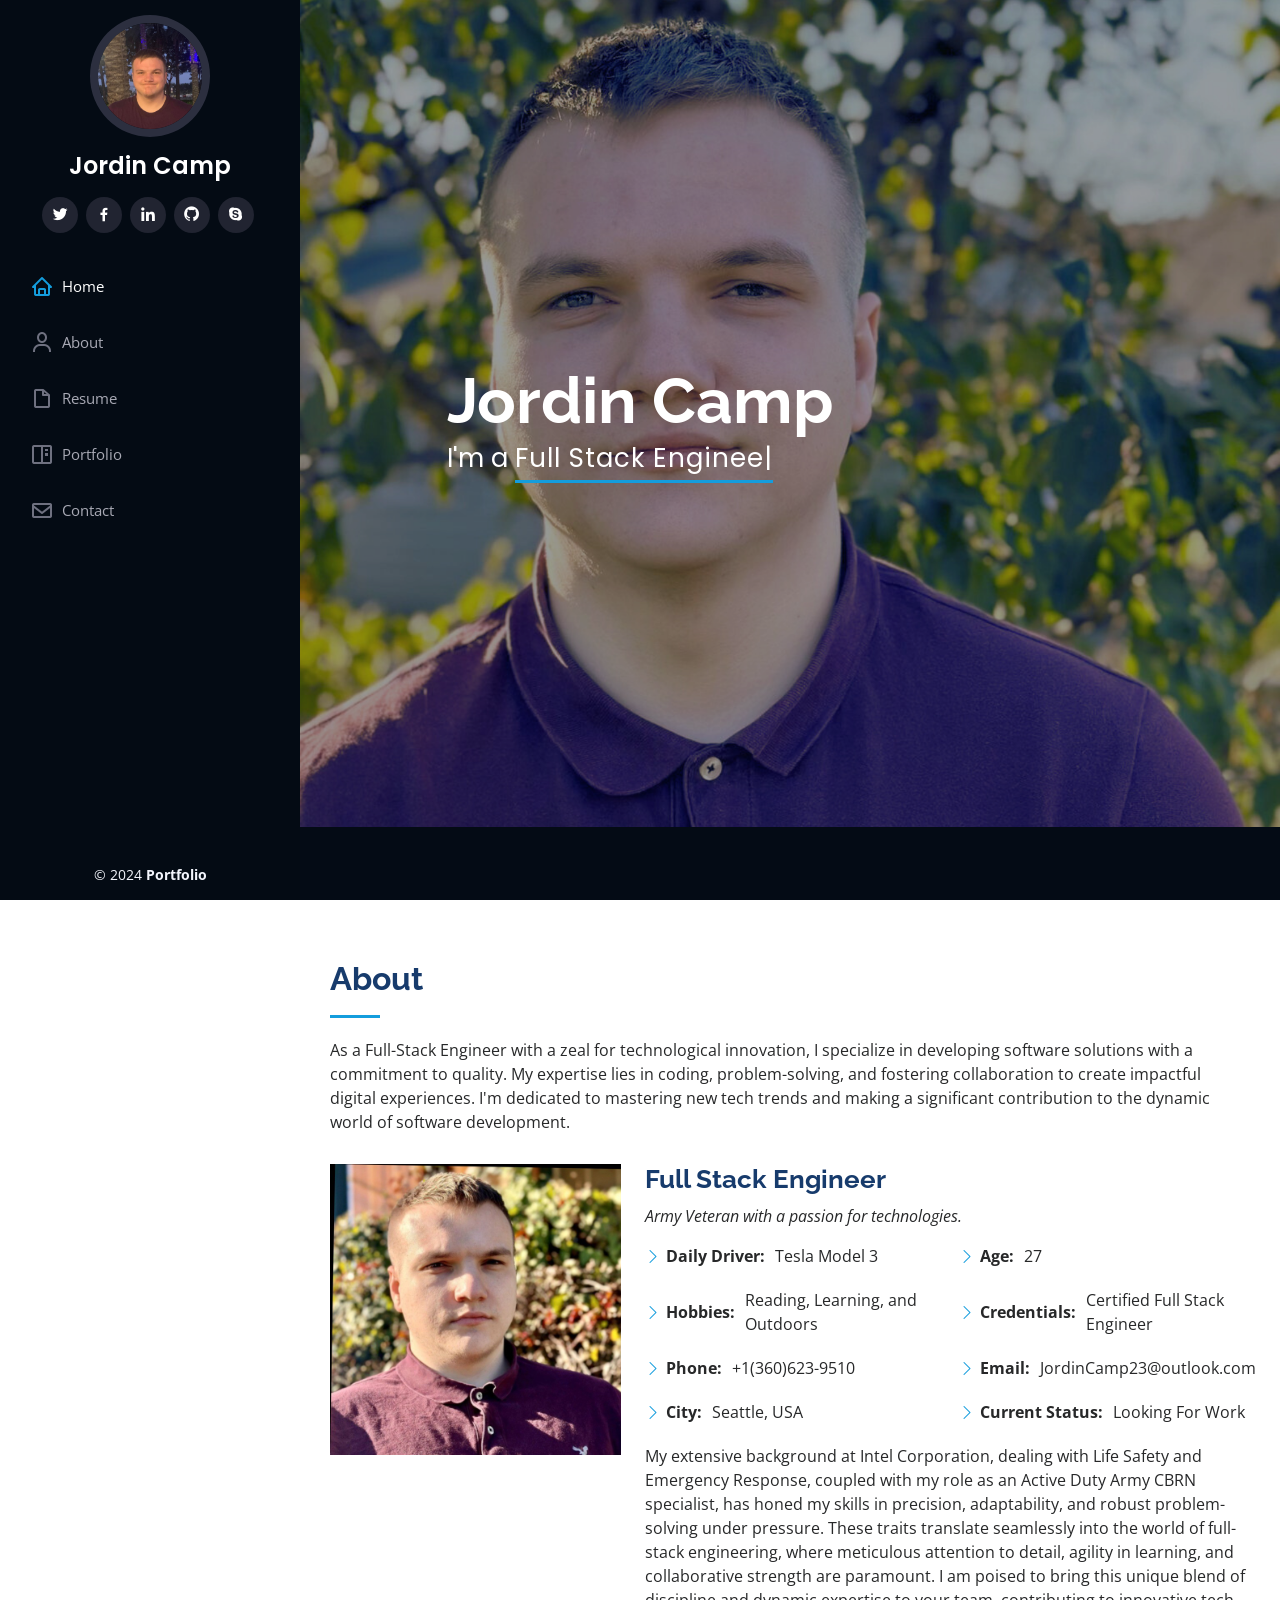
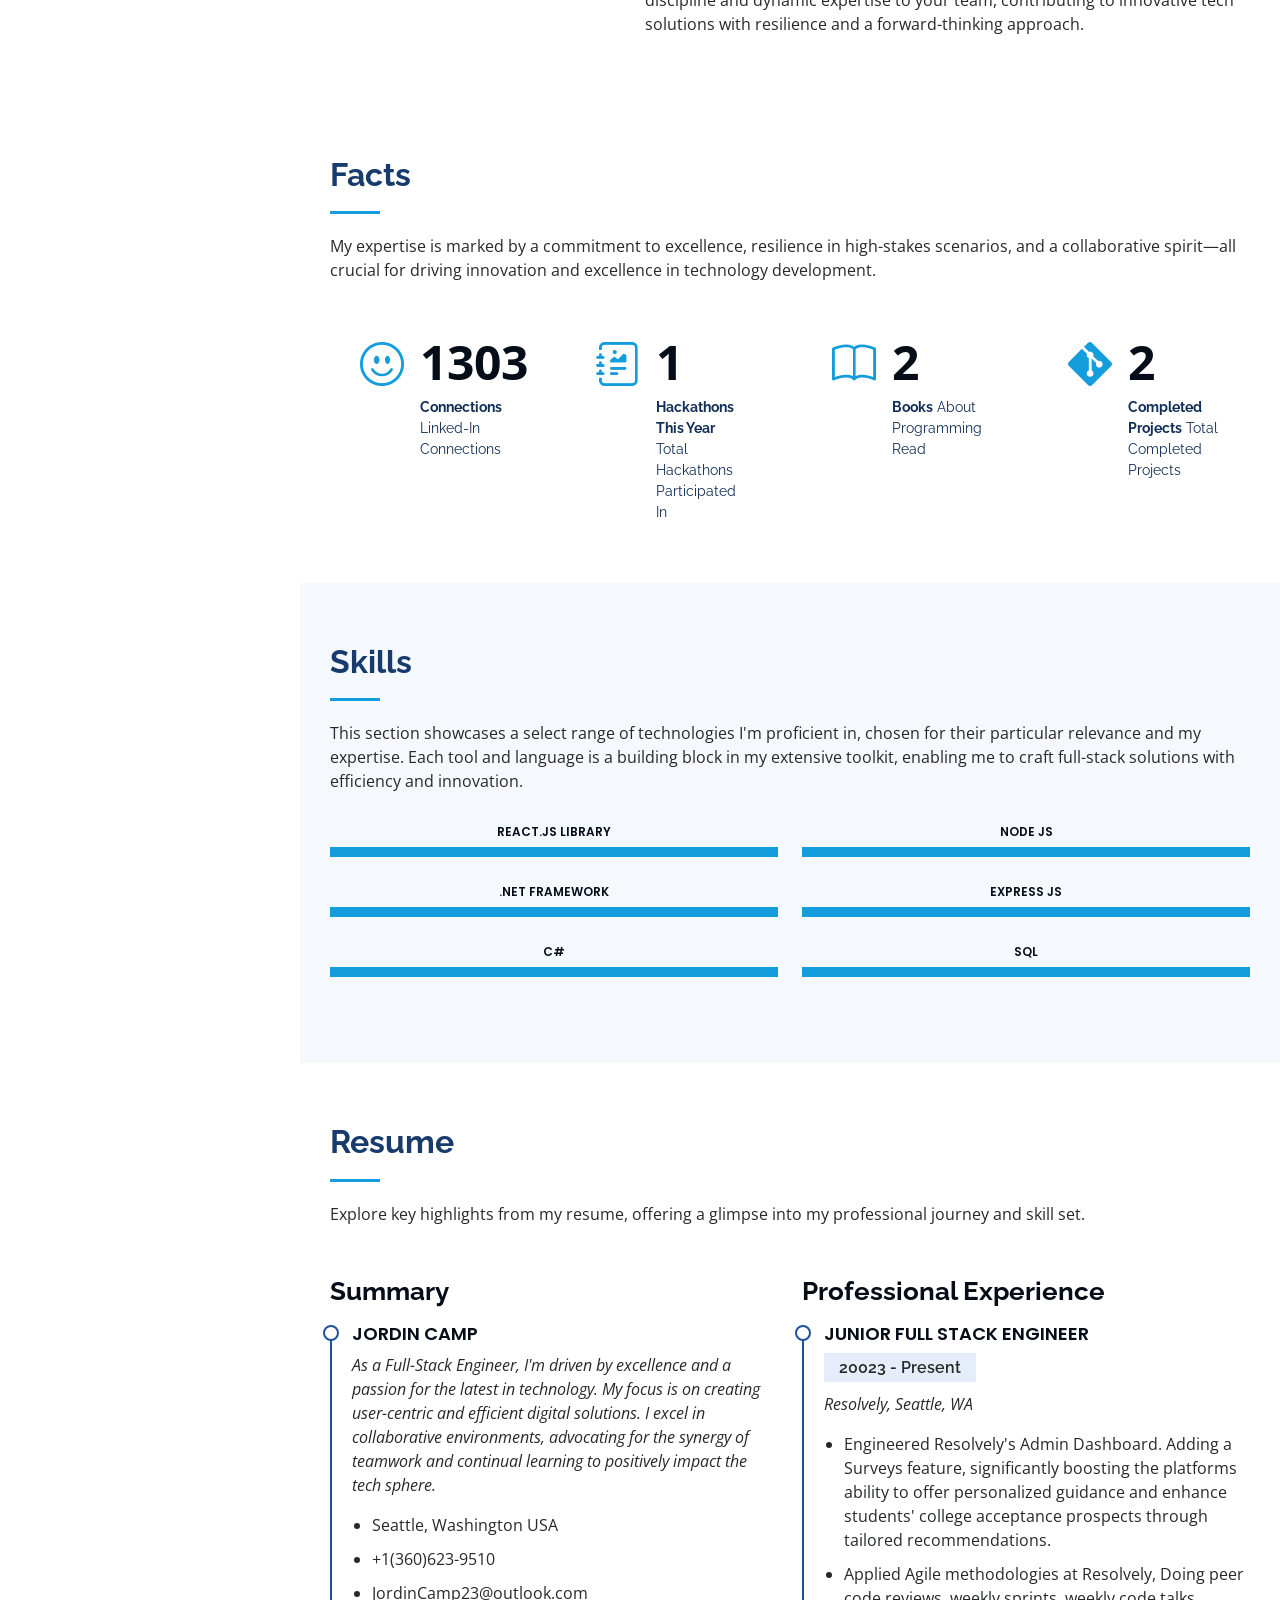
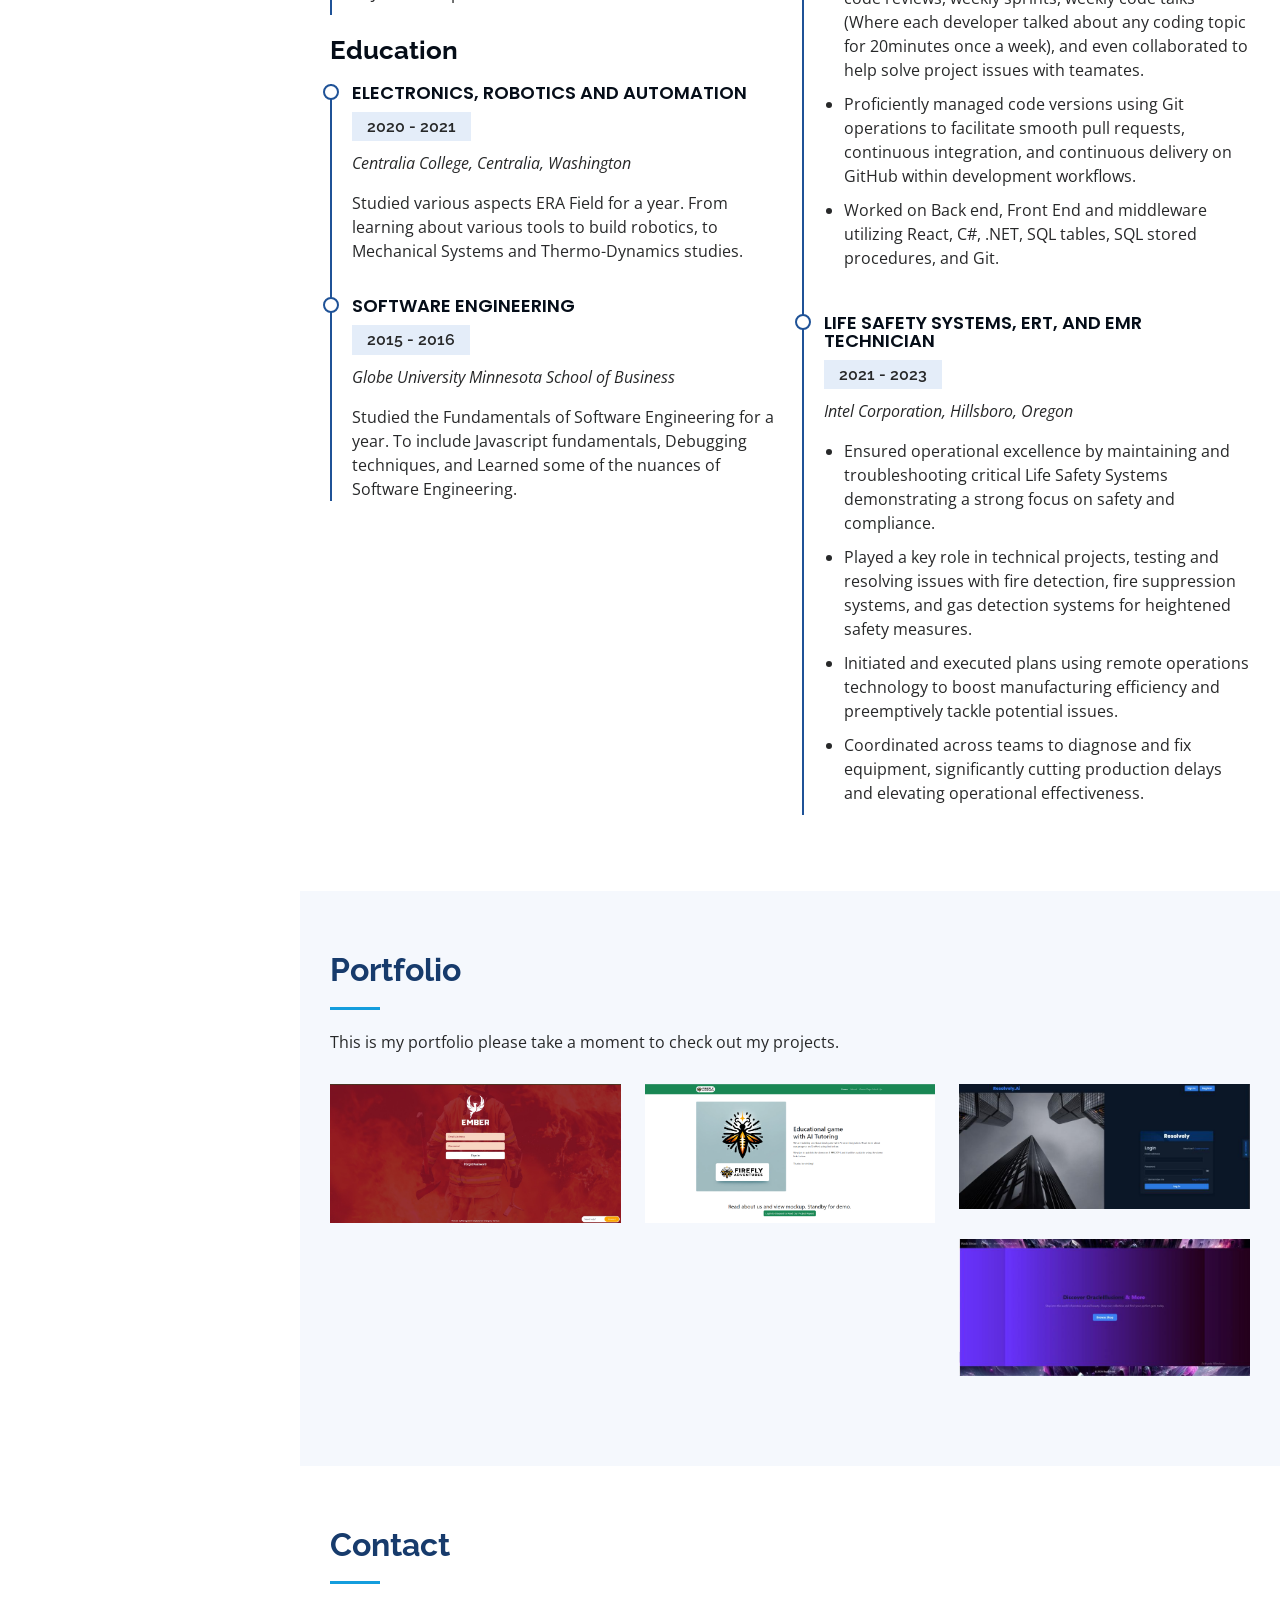
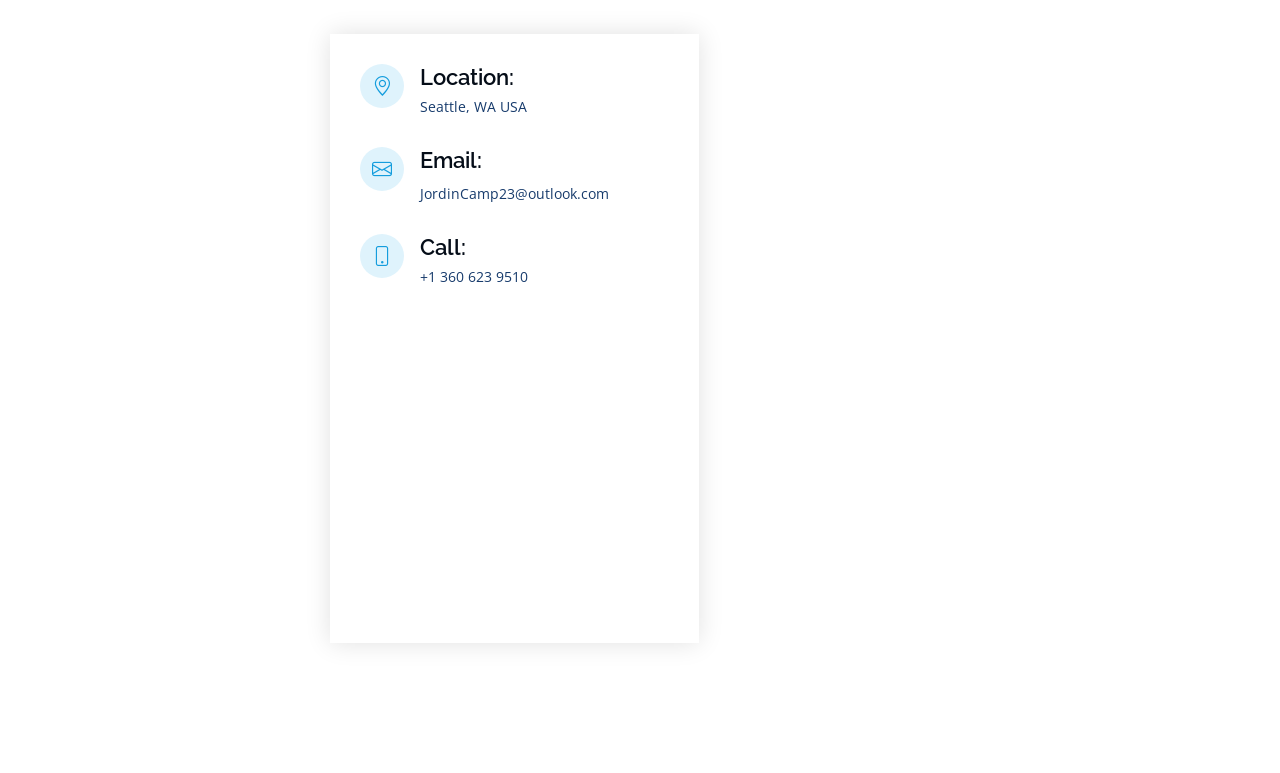
==== commit ced1b6cf: "Portfolio update with new project." ====
--- a/index.html
+++ b/index.html
@@ -316,6 +316,16 @@
 
           <div class="col-lg-4 col-md-6 portfolio-item filter-app">
             <div class="portfolio-wrap">
+              <img src="assets/img/portfolio/EmberFdApp.jpg" class="img-fluid" alt="">
+              <div class="portfolio-links">
+                <a href="assets/img/portfolio/EmberFdApp.jpg" data-gallery="portfolioGallery" class="portfolio-lightbox" title="EmberFDApp"><i class="bx bx-plus"></i></a>
+                <a href="EmberFdApp.html" title="More Details"><i class="bx bx-link"></i></a>
+              </div>
+            </div>
+          </div>
+
+          <div class="col-lg-4 col-md-6 portfolio-item filter-app">
+            <div class="portfolio-wrap">
               <img src="assets/img/portfolio/Firefly.png" class="img-fluid" alt="">
               <div class="portfolio-links">
                 <a href="assets/img/portfolio/Firefly.png" data-gallery="portfolioGallery" class="portfolio-lightbox" title="FireFly"><i class="bx bx-plus"></i></a>
@@ -323,6 +333,7 @@
               </div>
             </div>
           </div>
+
 
           <div class="col-lg-4 col-md-6 portfolio-item filter-web">
             <div class="portfolio-wrap">
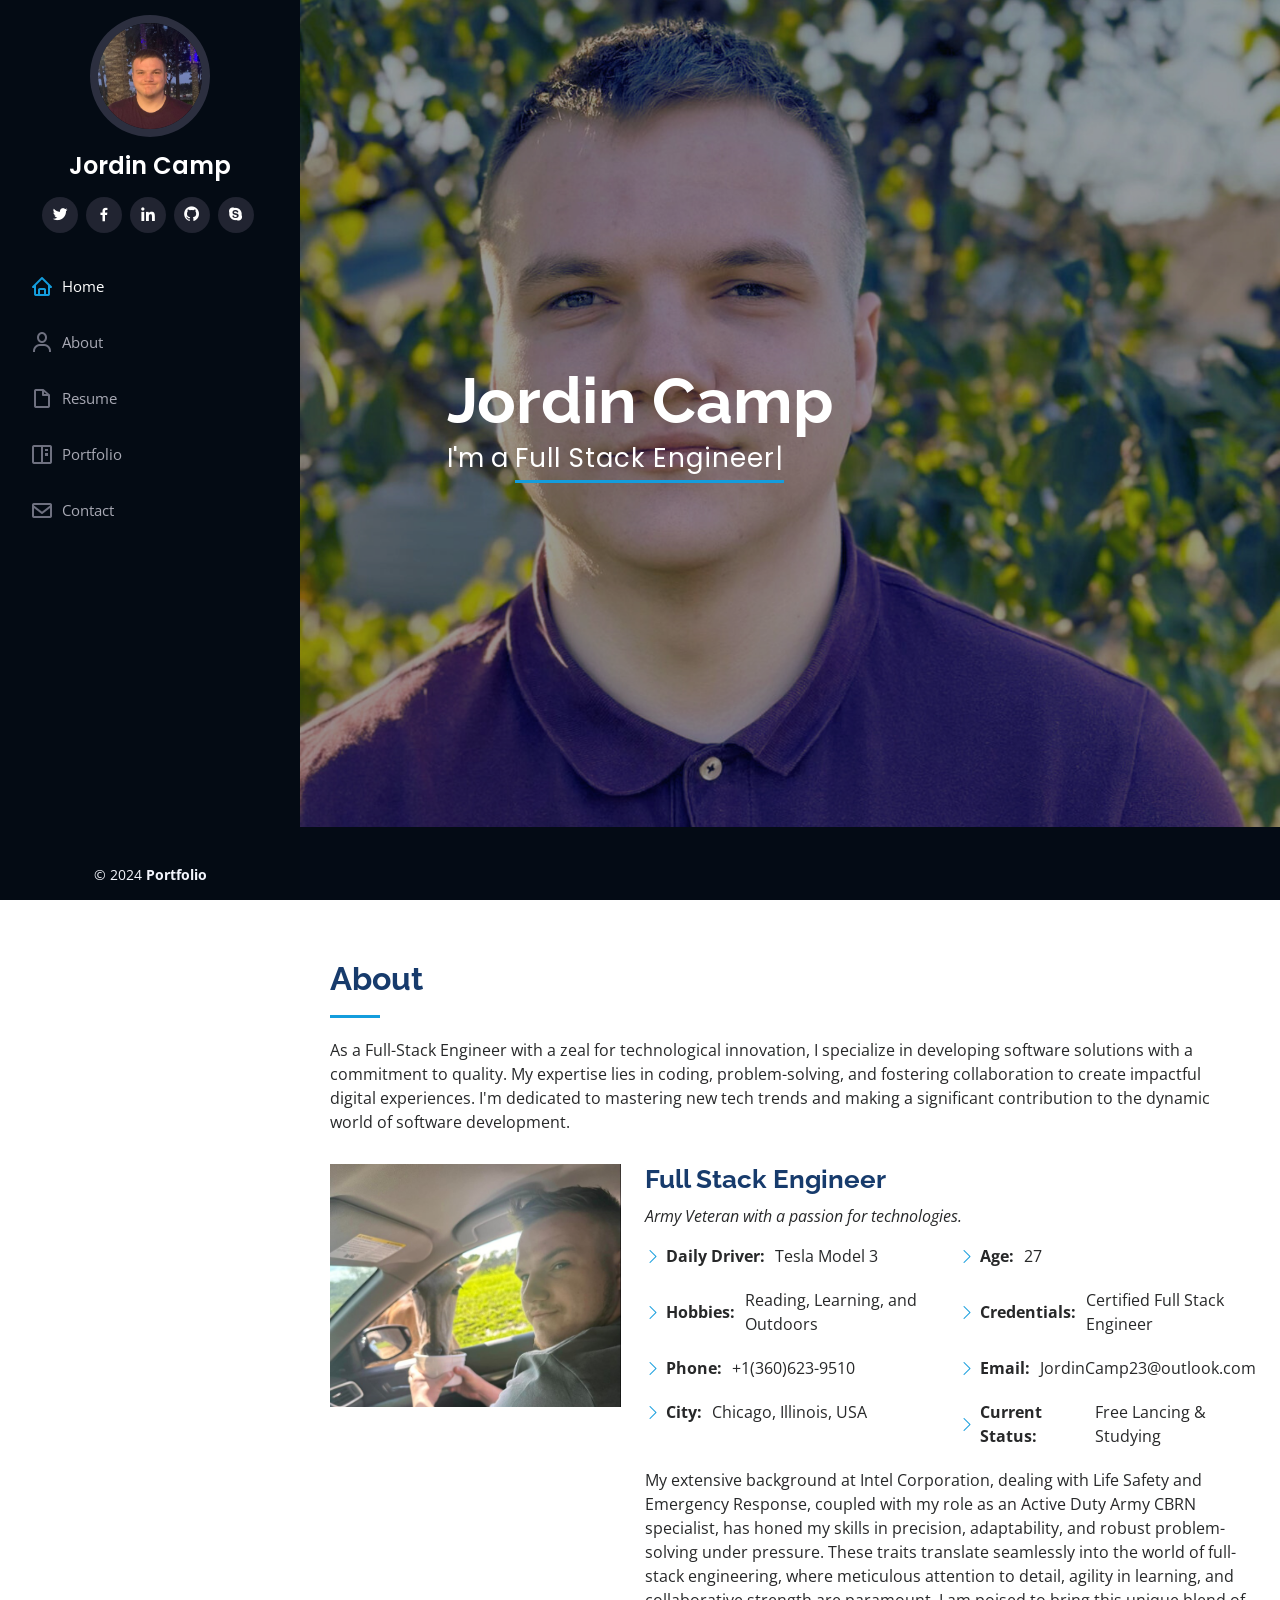
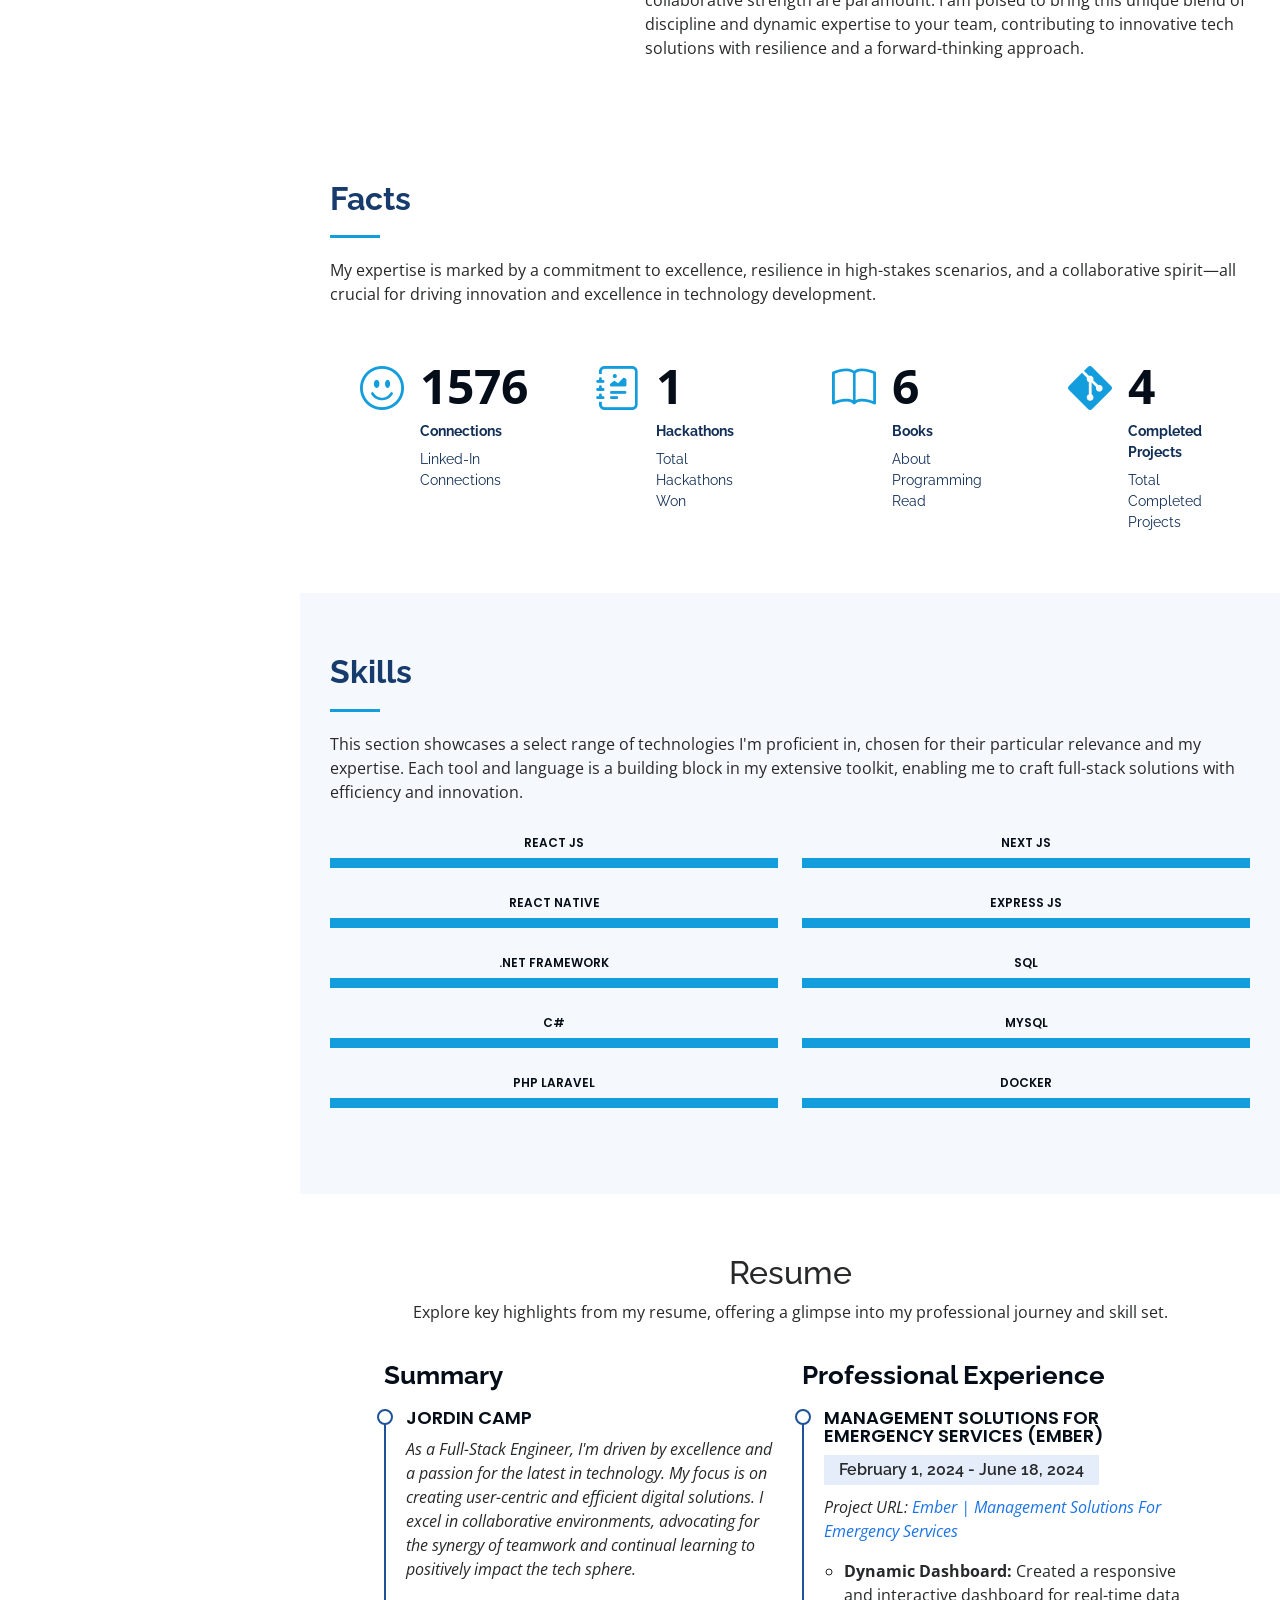
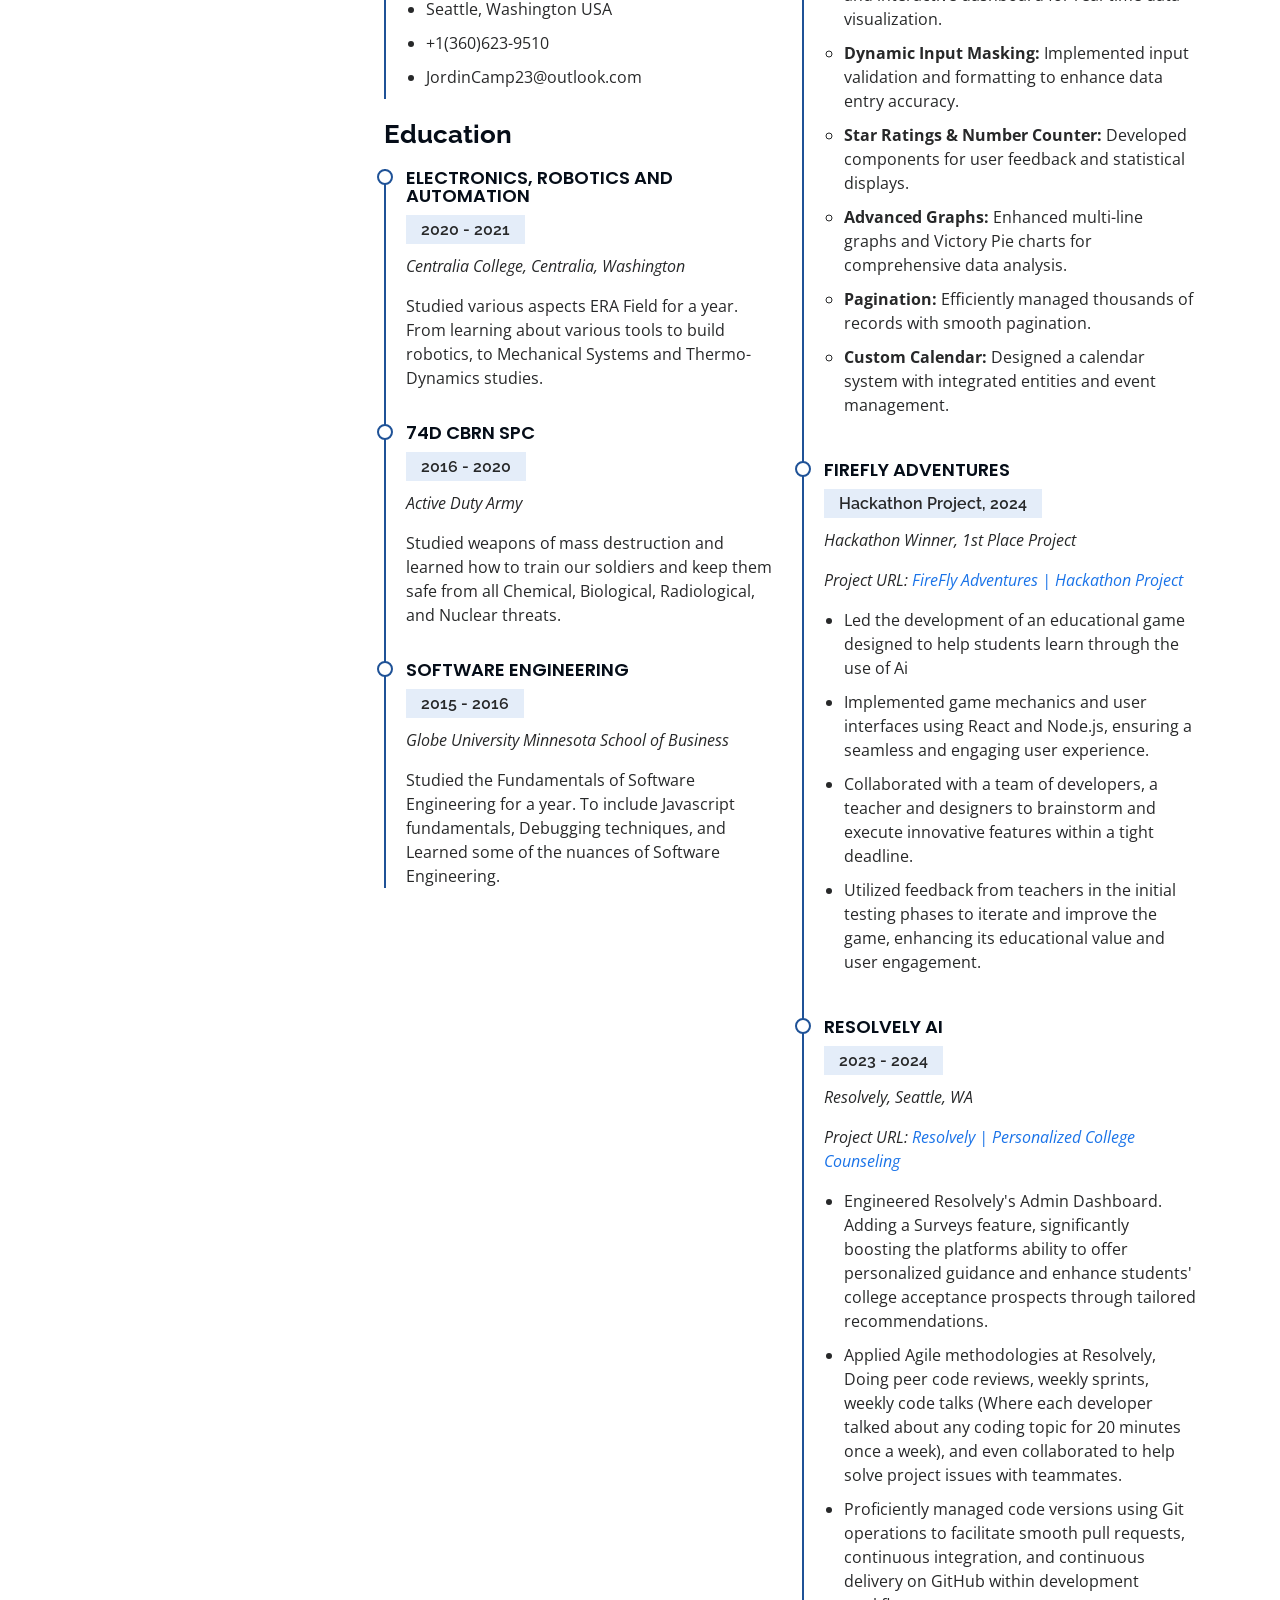
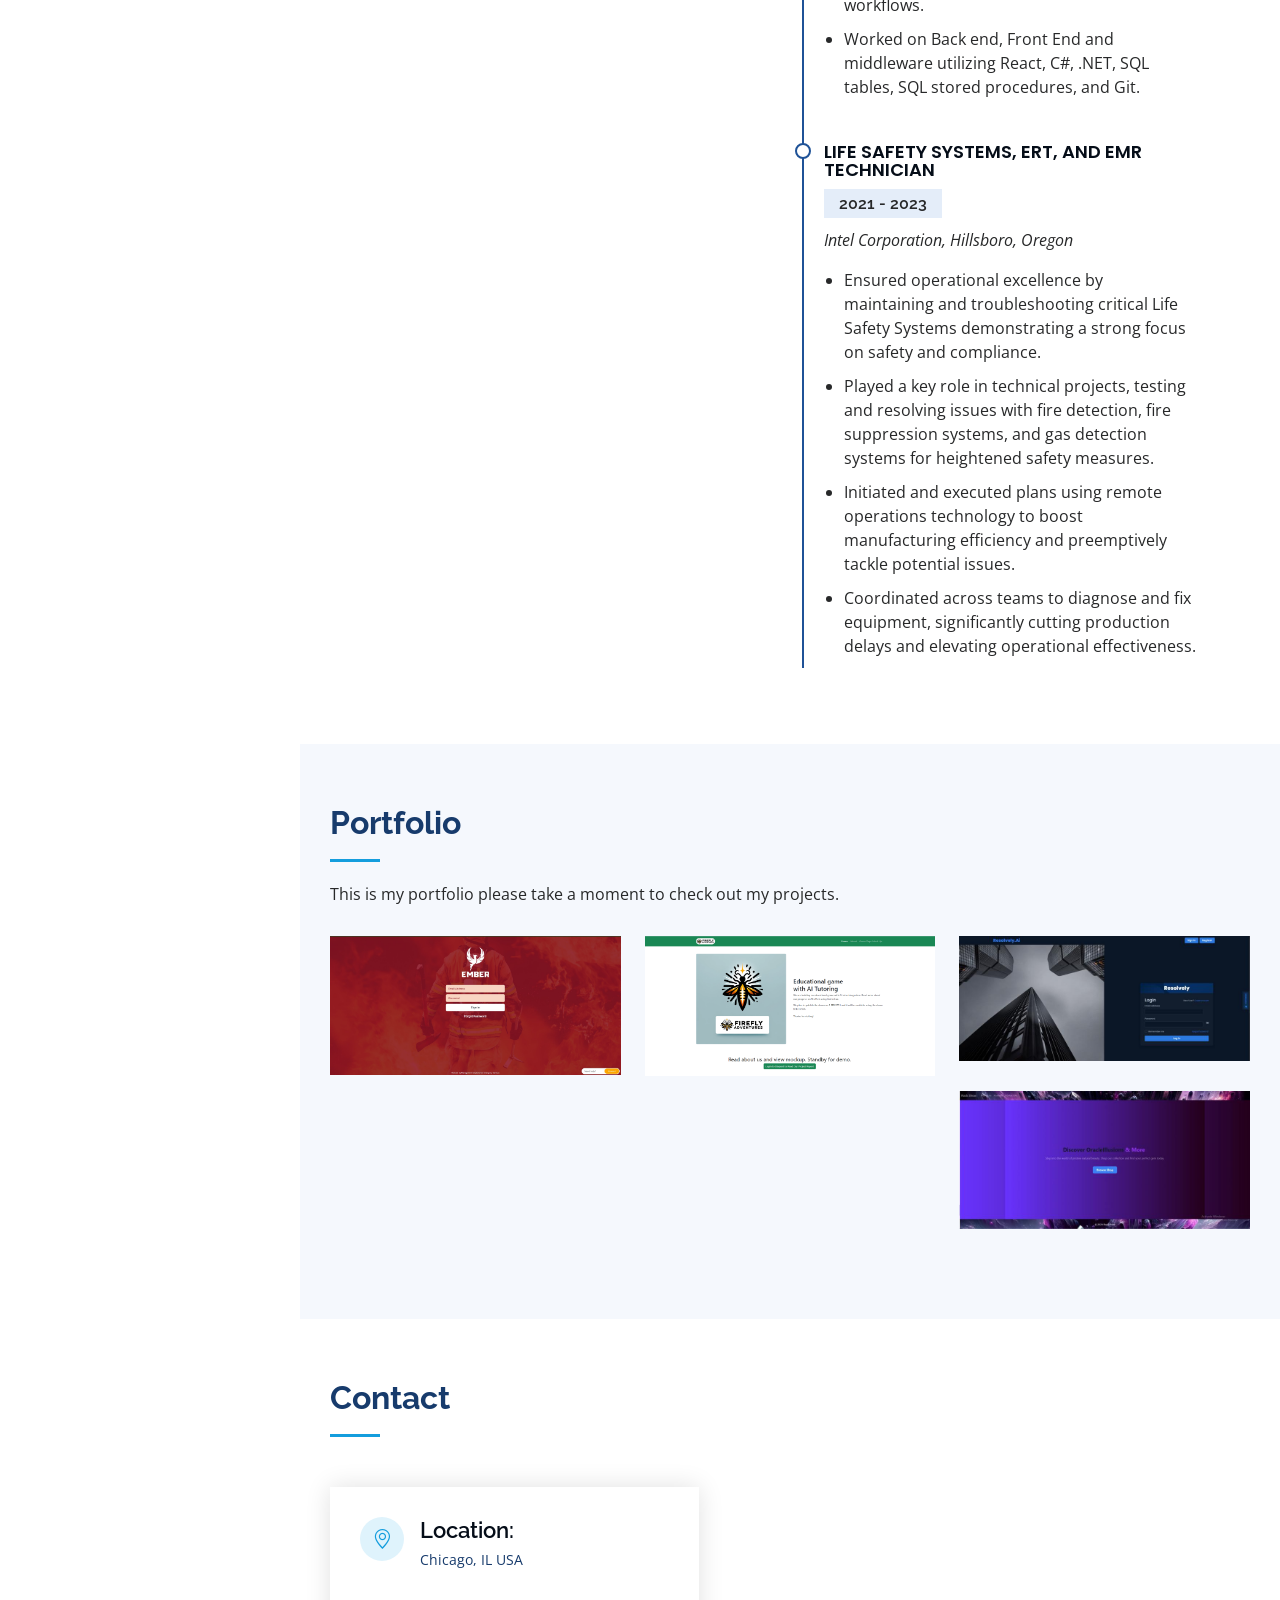
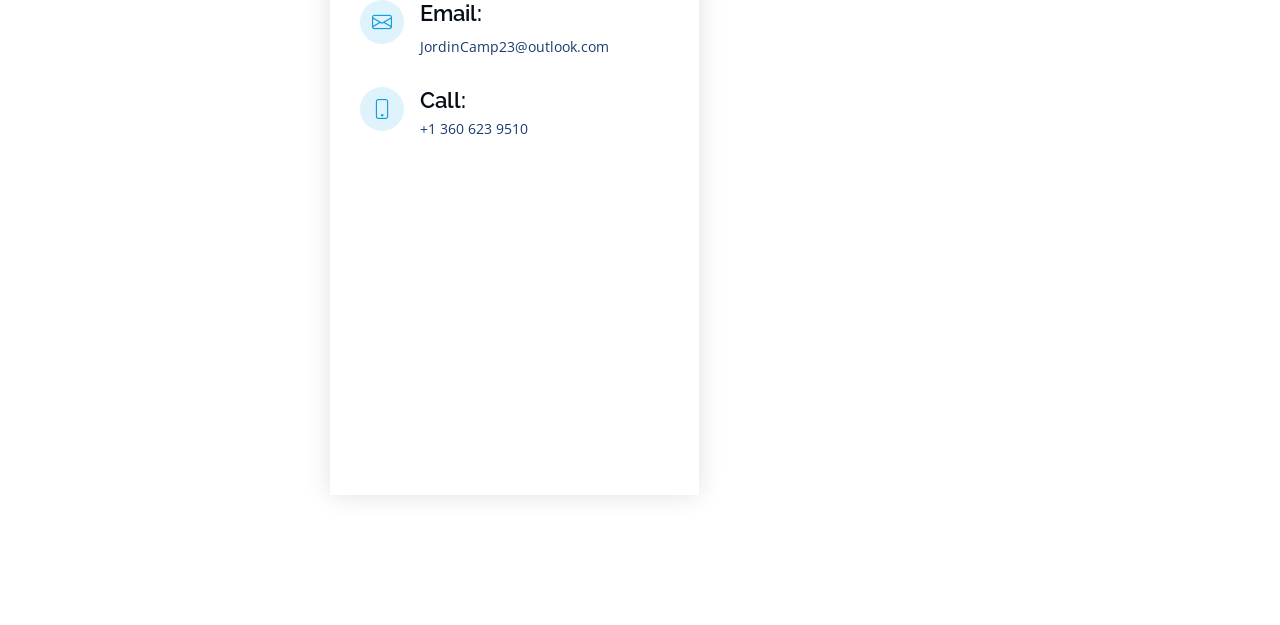
==== commit e2a4e170: "Resume improvements and changes." ====
--- a/index.html
+++ b/index.html
@@ -85,7 +85,7 @@
 
         <div class="row">
           <div class="col-lg-4" data-aos="fade-right">
-            <img src="assets/img/roundedimg.jpg" class="img-fluid" alt="">
+            <img src="assets/img/portfolio/LinkedInPic.jpg" class="img-fluid" alt="">
           </div>
           <div class="col-lg-8 pt-4 pt-lg-0 content" data-aos="fade-left">
             <h3>Full Stack Engineer</h3>
@@ -98,7 +98,7 @@
                   <li><i class="bi bi-chevron-right"></i> <strong>Daily Driver:</strong> <span>Tesla Model 3</span></li>
                   <li><i class="bi bi-chevron-right"></i> <strong>Hobbies:</strong> <span>Reading, Learning, and Outdoors</span></li>
                   <li><i class="bi bi-chevron-right"></i> <strong>Phone:</strong> <span>+1(360)623-9510</span></li>
-                  <li><i class="bi bi-chevron-right"></i> <strong>City:</strong> <span>Seattle, USA</span></li>
+                  <li><i class="bi bi-chevron-right"></i> <strong>City:</strong> <span>Chicago, Illinois, USA</span></li>
                 </ul>
               </div>
               <div class="col-lg-6">
@@ -106,7 +106,7 @@
                   <li><i class="bi bi-chevron-right"></i> <strong>Age:</strong> <span>27</span></li>
                   <li><i class="bi bi-chevron-right"></i> <strong>Credentials:</strong> <span>Certified Full Stack Engineer</span></li>
                   <li><i class="bi bi-chevron-right"></i> <strong>Email:</strong> <span>JordinCamp23@outlook.com</span></li>
-                  <li><i class="bi bi-chevron-right"></i> <strong>Current Status:</strong> <span>Looking For Work</span></li>
+                  <li><i class="bi bi-chevron-right"></i> <strong>Current Status:</strong> <span>Free Lancing & Studying</span></li>
                 </ul>
               </div>
             </div>
@@ -134,8 +134,9 @@
           <div class="col-lg-3 col-md-6 d-md-flex align-items-md-stretch" data-aos="fade-up">
             <div class="count-box">
               <i class="bi bi-emoji-smile"></i>
-              <span data-purecounter-start="0" data-purecounter-end="1303" data-purecounter-duration="1" class="purecounter"></span>
-              <p><strong>Connections</strong> Linked-In Connections</p>
+              <span data-purecounter-start="0" data-purecounter-end="1576" data-purecounter-duration="1" class="purecounter"></span>
+              <p><strong>Connections</strong> </p>
+              <p style="margin-top: -5%;">Linked-In Connections</p>
             </div>
           </div>
 
@@ -143,23 +144,27 @@
             <div class="count-box">
               <i class="bi bi-journal-richtext"></i>
               <span data-purecounter-start="0" data-purecounter-end="1" data-purecounter-duration="1" class="purecounter"></span>
-              <p><strong>Hackathons This Year</strong> Total Hackathons Participated In</p>
+              <p><strong>Hackathons</strong></p>
+              <p style="margin-top: -5%;">Total Hackathons Won</p>
+             
             </div>
           </div>
 
           <div class="col-lg-3 col-md-6 d-md-flex align-items-md-stretch" data-aos="fade-up" data-aos-delay="200">
             <div class="count-box">
               <i class="bi bi-book"></i>
-              <span data-purecounter-start="0" data-purecounter-end="2" data-purecounter-duration="1" class="purecounter"></span>
-              <p><strong>Books</strong> About Programming Read</p>
+              <span data-purecounter-start="0" data-purecounter-end="6" data-purecounter-duration="1" class="purecounter"></span>
+              <p><strong>Books</strong> </p>
+              <p style="margin-top: -5%;">About Programming Read</p>
             </div>
           </div>
 
           <div class="col-lg-3 col-md-6 d-md-flex align-items-md-stretch" data-aos="fade-up" data-aos-delay="300">
             <div class="count-box">
               <i class="bi bi-git"></i>
-              <span data-purecounter-start="0" data-purecounter-end="2" data-purecounter-duration="1" class="purecounter"></span>
-              <p><strong>Completed Projects</strong> Total Completed Projects</p>
+              <span data-purecounter-start="0" data-purecounter-end="4" data-purecounter-duration="1" class="purecounter"></span>
+              <p><strong>Completed Projects</strong> </p>
+              <p style="margin-top: -5%;">Total Completed Projects</p>
             </div>
           </div>
 
@@ -182,7 +187,13 @@
           <div class="col-lg-6" data-aos="fade-up">
 
             <div class="progress">
-              <span class="skill text-center">React.js Library</span>
+              <span class="skill text-center">React js</span>
+              <div class="progress-bar-wrap">
+                <div class="progress-bar" role="progressbar" aria-valuenow="100" aria-valuemin="0" aria-valuemax="100"></div>
+              </div>
+            </div>
+            <div class="progress">
+              <span class="skill text-center">React Native</span>
               <div class="progress-bar-wrap">
                 <div class="progress-bar" role="progressbar" aria-valuenow="100" aria-valuemin="0" aria-valuemax="100"></div>
               </div>
@@ -201,13 +212,19 @@
                 <div class="progress-bar" role="progressbar" aria-valuenow="100" aria-valuemin="0" aria-valuemax="100"></div>
               </div>
             </div>
+            <div class="progress">
+              <span class="skill text-center">PHP Laravel </span>
+              <div class="progress-bar-wrap">
+                <div class="progress-bar" role="progressbar" aria-valuenow="100" aria-valuemin="0" aria-valuemax="100"></div>
+              </div>
+            </div>
 
           </div>
 
           <div class="col-lg-6" data-aos="fade-up" data-aos-delay="100">
 
             <div class="progress">
-              <span class="skill text-center">Node JS</span>
+              <span class="skill text-center">Next JS</span>
               <div class="progress-bar-wrap">
                 <div class="progress-bar" role="progressbar" aria-valuenow="100" aria-valuemin="0" aria-valuemax="100"></div>
               </div>
@@ -225,10 +242,24 @@
               <div class="progress-bar-wrap">
                 <div class="progress-bar" role="progressbar" aria-valuenow="100" aria-valuemin="0" aria-valuemax="100"></div>
               </div>
-            </div>
-
-          </div>
-
+              
+              
+            </div>
+            
+            <div class="progress">
+              <span class="skill text-center">MySQL</span>
+              <div class="progress-bar-wrap">
+                <div class="progress-bar" role="progressbar" aria-valuenow="100" aria-valuemin="0" aria-valuemax="100"></div>
+              </div>
+
+              
+          </div>
+
+          <div class="progress">
+            <span class="skill text-center">Docker</span>
+            <div class="progress-bar-wrap">
+              <div class="progress-bar" role="progressbar" aria-valuenow="100" aria-valuemin="0" aria-valuemax="100"></div>
+            </div>
         </div>
 
       </div>
@@ -236,71 +267,100 @@
 
     
     <section id="resume" class="resume">
-      <div class="container">
-
-        <div class="section-title">
-          <h2>Resume</h2>
-          <p>Explore key highlights from my resume, offering a glimpse into my professional journey and skill set.</p>
-        </div>
-
-        <div class="row">
-          <div class="col-lg-6" data-aos="fade-up">
-            <h3 class="resume-title">Summary</h3>
-            <div class="resume-item pb-0">
-              <h4>Jordin Camp</h4>
-              <p><em>
-                As a Full-Stack Engineer, I'm driven by excellence and a passion for the latest in technology. My focus is on creating user-centric and efficient digital solutions. I excel in collaborative environments, advocating for the synergy of teamwork and continual learning to positively impact the tech sphere.</em></p>
-              <ul>
-                <li>Seattle, Washington USA</li>
-                <li>+1(360)623-9510</li>
-                <li>JordinCamp23@outlook.com</li>
-              </ul>
-            </div>
-
-            <h3 class="resume-title">Education</h3>
-            <div class="resume-item">
-              <h4>Electronics, Robotics and Automation</h4>
-              <h5>2020 - 2021</h5>
-              <p><em>Centralia College, Centralia, Washington</em></p>
-              <p>Studied various aspects ERA Field for a year. From learning about various tools to build robotics, to Mechanical Systems and Thermo-Dynamics studies.</p>
-            </div>
-            <div class="resume-item">
-              <h4> Software Engineering</h4>
-              <h5>2015 - 2016</h5>
-              <p><em>Globe University Minnesota School of Business</em></p>
-              <p>Studied the Fundamentals of Software Engineering for a year. To include Javascript fundamentals, Debugging techniques, and Learned some of the nuances of Software Engineering.</p>
-            </div>
-          </div>
-          <div class="col-lg-6" data-aos="fade-up" data-aos-delay="100">
-            <h3 class="resume-title">Professional Experience</h3>
-            <div class="resume-item">
-              <h4>Junior Full Stack Engineer</h4>
-              <h5>20023 - Present</h5>
-              <p><em>Resolvely, Seattle, WA </em></p>
-              <ul>
-                <li>Engineered Resolvely's Admin Dashboard. Adding a Surveys feature, significantly boosting the platforms ability to offer personalized guidance and enhance students' college acceptance prospects through tailored recommendations.</li>
-                <li>Applied Agile methodologies at Resolvely, Doing peer code reviews, weekly sprints, weekly code talks (Where each developer talked about any coding topic for 20minutes once a week), and even collaborated to help solve project issues with teamates. </li>
-                <li>Proficiently managed code versions using Git operations to facilitate smooth pull requests, continuous integration,
-                  and continuous delivery on GitHub within development workflows.</li>
-                <li>Worked on Back end, Front End and middleware utilizing React, C#, .NET, SQL tables, SQL stored procedures, and Git. </li>
-              </ul>
-            </div>
-            <div class="resume-item">
-              <h4>Life Safety Systems, ERT, and EMR Technician</h4>
-              <h5>2021 - 2023</h5>
-              <p><em>Intel Corporation, Hillsboro, Oregon</em></p>
-              <ul>
-                <li>Ensured operational excellence by maintaining and troubleshooting critical Life Safety Systems demonstrating a strong focus on safety and compliance.</li>
-                <li>Played a key role in technical projects, testing and resolving issues with fire detection, fire suppression systems, and gas detection systems for heightened safety measures.</li>
-                <li>Initiated and executed plans using remote operations technology to boost manufacturing efficiency and preemptively tackle potential issues.</li>
-                <li>Coordinated across teams to diagnose and fix equipment, significantly cutting production delays and elevating operational effectiveness.</li>
-              </ul>
-            </div>
-          </div>
-        </div>
-
-      </div>
-    </section>
+      <div class="container text-center">
+        <h2>Resume</h2>
+        <p>Explore key highlights from my resume, offering a glimpse into my professional journey and skill set.</p>
+      </div>
+      
+      <div class="row justify-content-center">
+        <div class="col-lg-5" data-aos="fade-up">
+          <h3 class="resume-title">Summary</h3>
+          <div class="resume-item pb-0">
+            <h4>Jordin Camp</h4>
+            <p><em>
+              As a Full-Stack Engineer, I'm driven by excellence and a passion for the latest in technology. My focus is on creating user-centric and efficient digital solutions. I excel in collaborative environments, advocating for the synergy of teamwork and continual learning to positively impact the tech sphere.</em></p>
+            <ul>
+              <li>Seattle, Washington USA</li>
+              <li>+1(360)623-9510</li>
+              <li>JordinCamp23@outlook.com</li>
+            </ul>
+          </div>
+    
+          <h3 class="resume-title">Education</h3>
+          <div class="resume-item">
+            <h4>Electronics, Robotics and Automation</h4>
+            <h5>2020 - 2021</h5>
+            <p><em>Centralia College, Centralia, Washington</em></p>
+            <p>Studied various aspects ERA Field for a year. From learning about various tools to build robotics, to Mechanical Systems and Thermo-Dynamics studies.</p>
+          </div>
+          <div class="resume-item">
+            <h4>74D CBRN SPC</h4>
+            <h5>2016 - 2020</h5>
+            <p><em>Active Duty Army</em></p>
+            <p>Studied weapons of mass destruction and learned how to train our soldiers and keep them safe from all Chemical, Biological, Radiological, and Nuclear threats.</p>
+          </div>
+          <div class="resume-item">
+            <h4>Software Engineering</h4>
+            <h5>2015 - 2016</h5>
+            <p><em>Globe University Minnesota School of Business</em></p>
+            <p>Studied the Fundamentals of Software Engineering for a year. To include Javascript fundamentals, Debugging techniques, and Learned some of the nuances of Software Engineering.</p>
+          </div>
+        </div>
+        <div class="col-lg-5" data-aos="fade-up" data-aos-delay="100">
+          <h3 class="resume-title">Professional Experience</h3>
+          <div class="resume-item">
+            <h4>Management Solutions for Emergency Services (Ember)</h4>
+            <h5>February 1, 2024 - June 18, 2024</h5>
+            <p><em>Project URL: <a href="https://app.emberfd.com/" target="_blank" style="color: #1a73e8;">Ember | Management Solutions For Emergency Services</a></em></p>
+            <ul style="list-style-type: circle;">
+              <li><strong>Dynamic Dashboard:</strong> Created a responsive and interactive dashboard for real-time data visualization.</li>
+              <li><strong>Dynamic Input Masking:</strong> Implemented input validation and formatting to enhance data entry accuracy.</li>
+              <li><strong>Star Ratings & Number Counter:</strong> Developed components for user feedback and statistical displays.</li>
+              <li><strong>Advanced Graphs:</strong> Enhanced multi-line graphs and Victory Pie charts for comprehensive data analysis.</li>
+              <li><strong>Pagination:</strong> Efficiently managed thousands of records with smooth pagination.</li>
+              <li><strong>Custom Calendar:</strong> Designed a calendar system with integrated entities and event management.</li>
+            </ul>
+          </div>
+          <div class="resume-item">
+            <h4>FireFly Adventures</h4>
+            <h5>Hackathon Project, 2024</h5>
+            <p><em>Hackathon Winner, 1st Place Project</em></p>
+            <p><em>Project URL: <a href="https://www.firefly-adventures.com/" target="_blank" style="color: #1a73e8;">FireFly Adventures | Hackathon Project</a></em></p>
+            <ul style="list-style-type: disc;">
+              <li>Led the development of an educational game designed to help students learn through the use of Ai</li>
+              <li>Implemented game mechanics and user interfaces using React and Node.js, ensuring a seamless and engaging user experience.</li>
+              <li>Collaborated with a team of developers, a teacher and designers to brainstorm and execute innovative features within a tight deadline.</li>
+              <li>Utilized feedback from teachers in the initial testing phases to iterate and improve the game, enhancing its educational value and user engagement.</li>
+            </ul>
+          </div>
+          <div class="resume-item">
+            <h4>Resolvely Ai</h4>
+            <h5>2023 - 2024</h5>
+            <p><em>Resolvely, Seattle, WA</em></p>
+            <p><em>Project URL: <a href="https://resolvely.azurewebsites.net/" target="_blank" style="color: #1a73e8;">Resolvely | Personalized College Counseling</a></em></p>
+            <ul style="list-style-type: disc;">
+              <li>Engineered Resolvely's Admin Dashboard. Adding a Surveys feature, significantly boosting the platforms ability to offer personalized guidance and enhance students' college acceptance prospects through tailored recommendations.</li>
+              <li>Applied Agile methodologies at Resolvely, Doing peer code reviews, weekly sprints, weekly code talks (Where each developer talked about any coding topic for 20 minutes once a week), and even collaborated to help solve project issues with teammates.</li>
+              <li>Proficiently managed code versions using Git operations to facilitate smooth pull requests, continuous integration, and continuous delivery on GitHub within development workflows.</li>
+              <li>Worked on Back end, Front End and middleware utilizing React, C#, .NET, SQL tables, SQL stored procedures, and Git.</li>
+            </ul>
+          </div>
+          <div class="resume-item">
+            <h4>Life Safety Systems, ERT, and EMR Technician</h4>
+            <h5>2021 - 2023</h5>
+            <p><em>Intel Corporation, Hillsboro, Oregon</em></p>
+            <ul style="list-style-type: disc;">
+              <li>Ensured operational excellence by maintaining and troubleshooting critical Life Safety Systems demonstrating a strong focus on safety and compliance.</li>
+              <li>Played a key role in technical projects, testing and resolving issues with fire detection, fire suppression systems, and gas detection systems for heightened safety measures.</li>
+              <li>Initiated and executed plans using remote operations technology to boost manufacturing efficiency and preemptively tackle potential issues.</li>
+              <li>Coordinated across teams to diagnose and fix equipment, significantly cutting production delays and elevating operational effectiveness.</li>
+            </ul>
+          </div>
+          
+        </div>
+      </div>
+    </section>
+    
 
     
     <section id="portfolio" class="portfolio section-bg">
@@ -378,7 +438,7 @@
               <div class="address">
                 <i class="bi bi-geo-alt"></i>
                 <h4>Location:</h4>
-                <p> Seattle, WA USA</p>
+                <p> Chicago, IL USA</p>
               </div>
 
               <div class="email">
@@ -393,8 +453,8 @@
                 <p>+1 360 623 9510</p>
               </div>
 
-              <iframe src="https://www.google.com/maps/embed?pb=!1m28!1m12!1m3!1d43040.4116556997!2d-122.37404750572735!3d47.606189394301595!2m3!1f0!2f0!3f0!3m2!1i1024!2i768!4f13.1!4m13!3e6!4m5!1s0x5490102c93e83355%3A0x102565466944d59a!2sSeattle!3m2!1d47.6061389!2d-122.33284809999999!4m5!1s0x5490102c93e83355%3A0x102565466944d59a!2sSeattle%2C%20WA!3m2!1d47.6061389!2d-122.33284809999999!5e0!3m2!1sen!2sus!4v1707293933365!5m2!1sen!2sus" frameborder="0" style="border:0; width: 100%; height: 290px;" allowfullscreen></iframe>
-        
+              <iframe src="https://www.google.com/maps/embed?pb=!1m18!1m12!1m3!1d190255.43573795442!2d-87.8967706293739!3d41.83387098161992!2m3!1f0!2f0!3f0!3m2!1i1024!2i768!4f13.1!3m3!1m2!1s0x880e2c3cd0f4cbed%3A0xafe0a6ad09c0c000!2sChicago%2C%20IL!5e0!3m2!1sen!2sus!4v1721331562312!5m2!1sen!2sus" frameborder="0" style="border:0; width: 100%; height: 290px;" allowfullscreen></iframe>
+  
             </div>
 
           </div>
